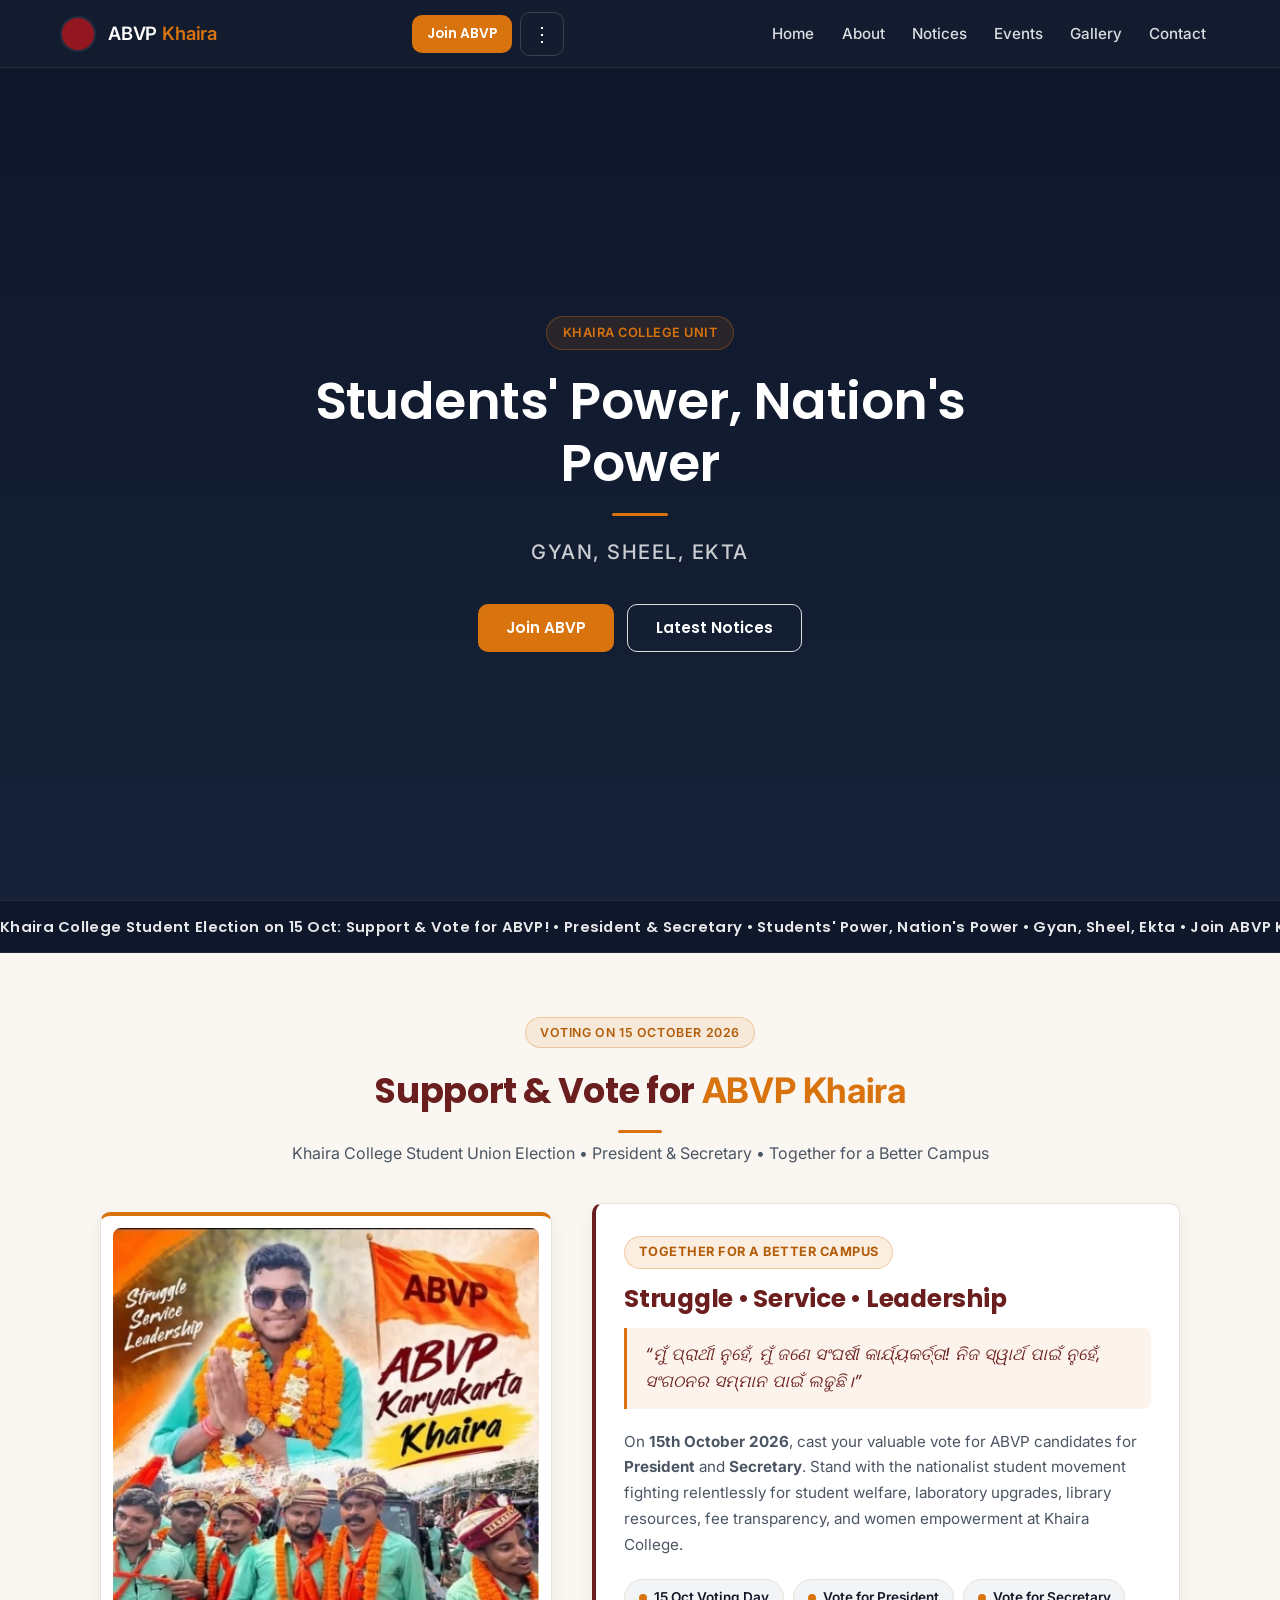
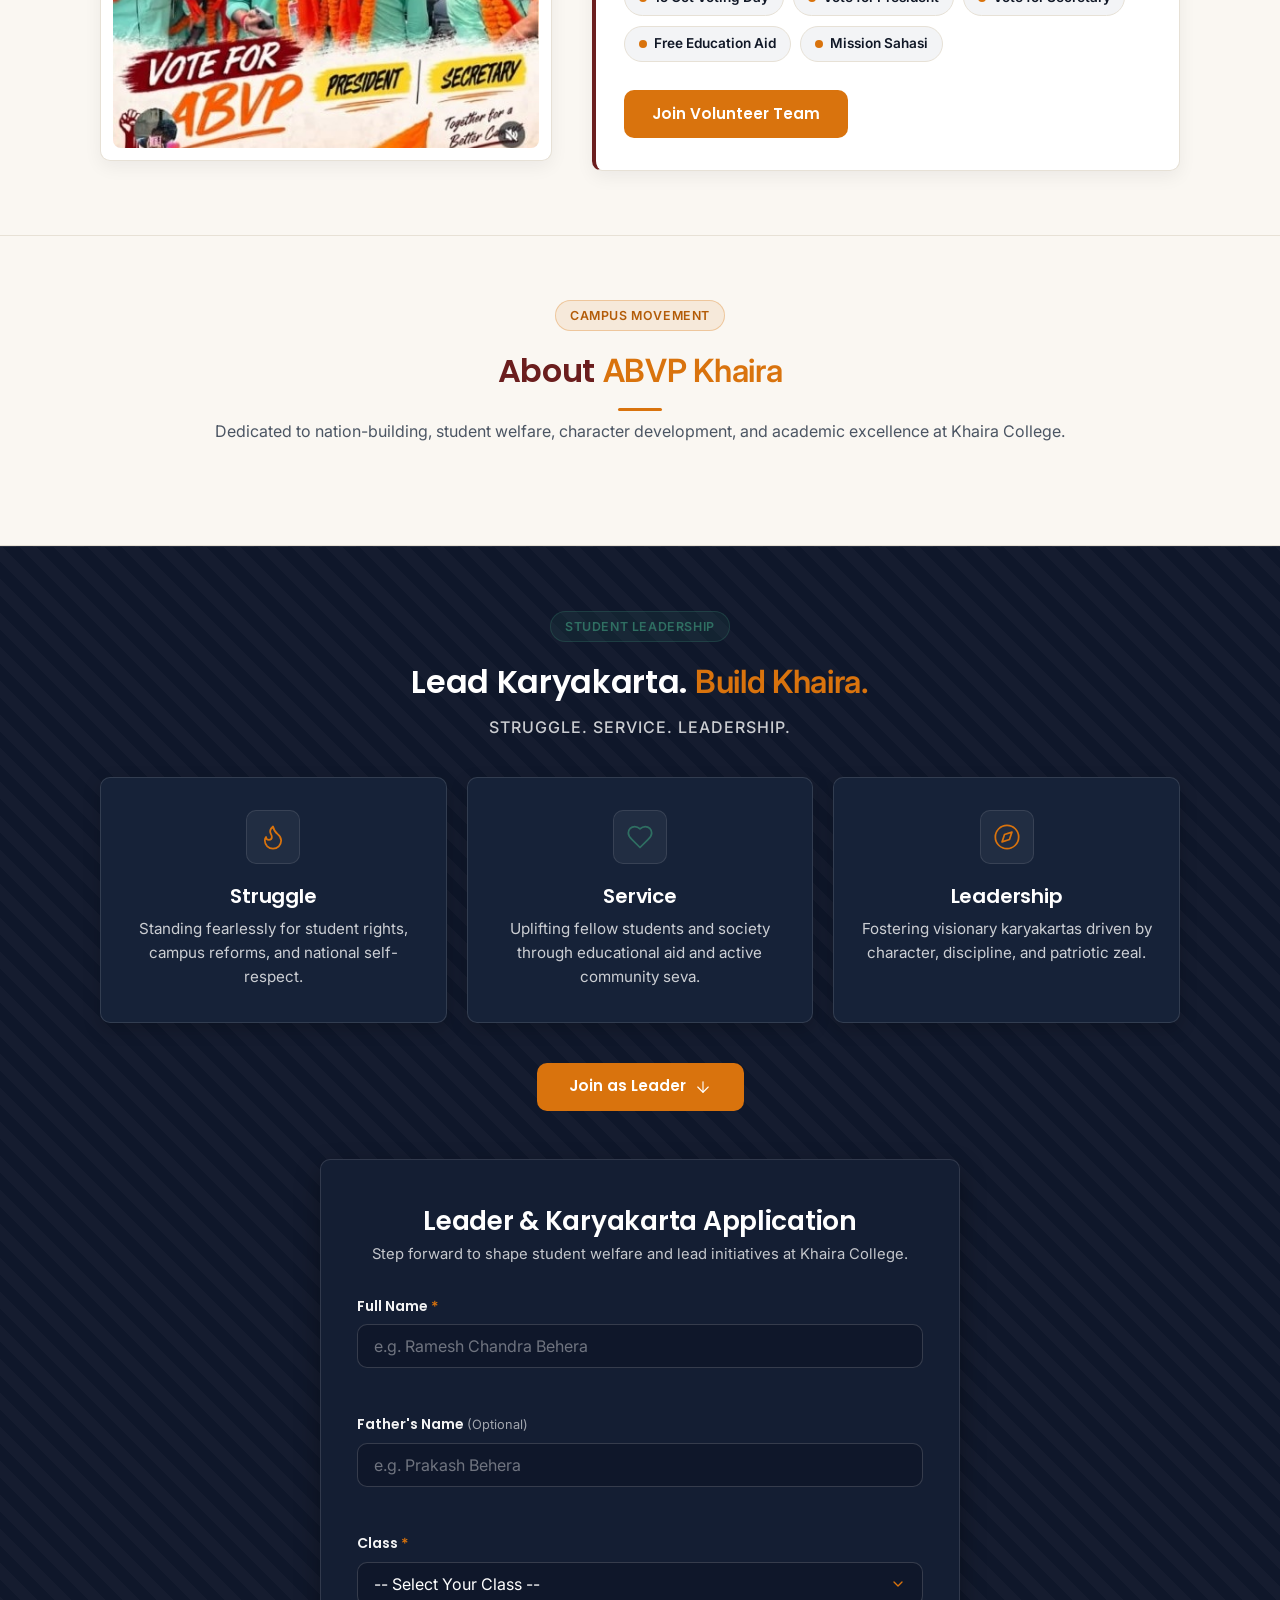
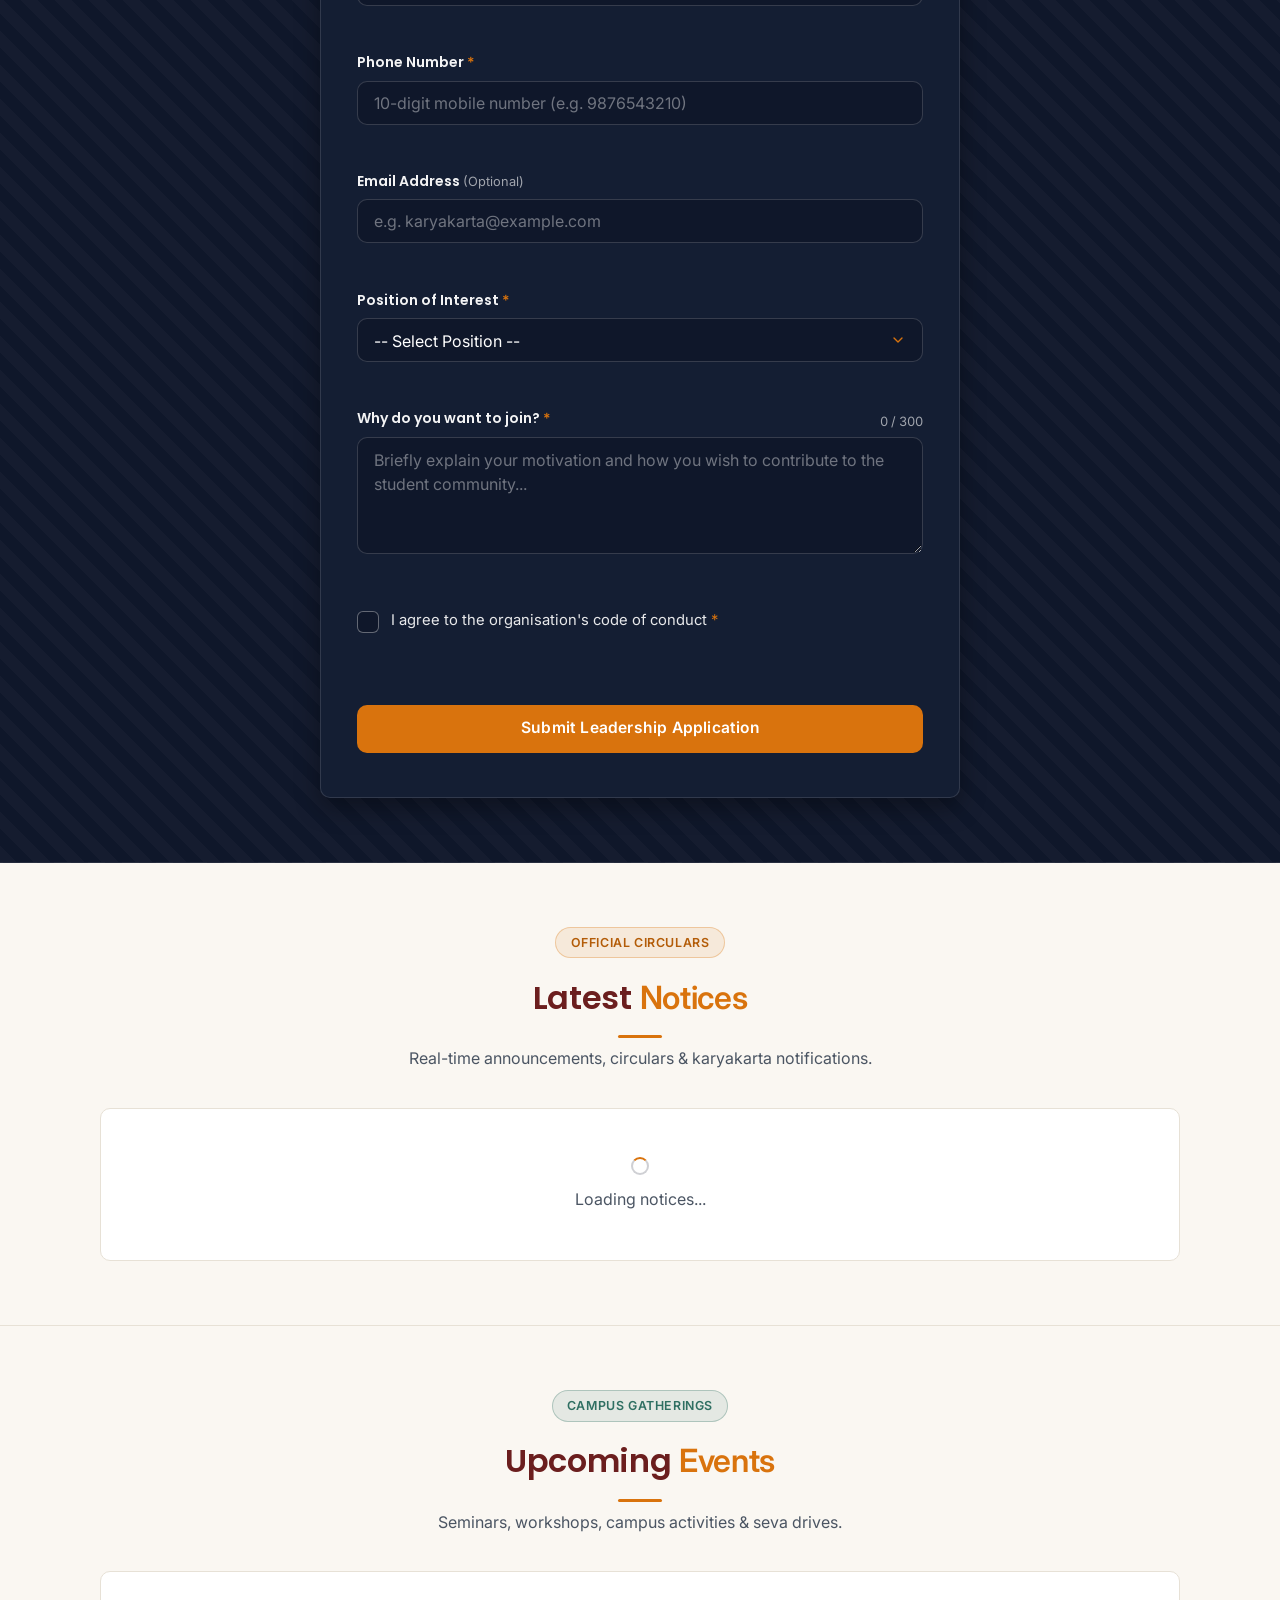
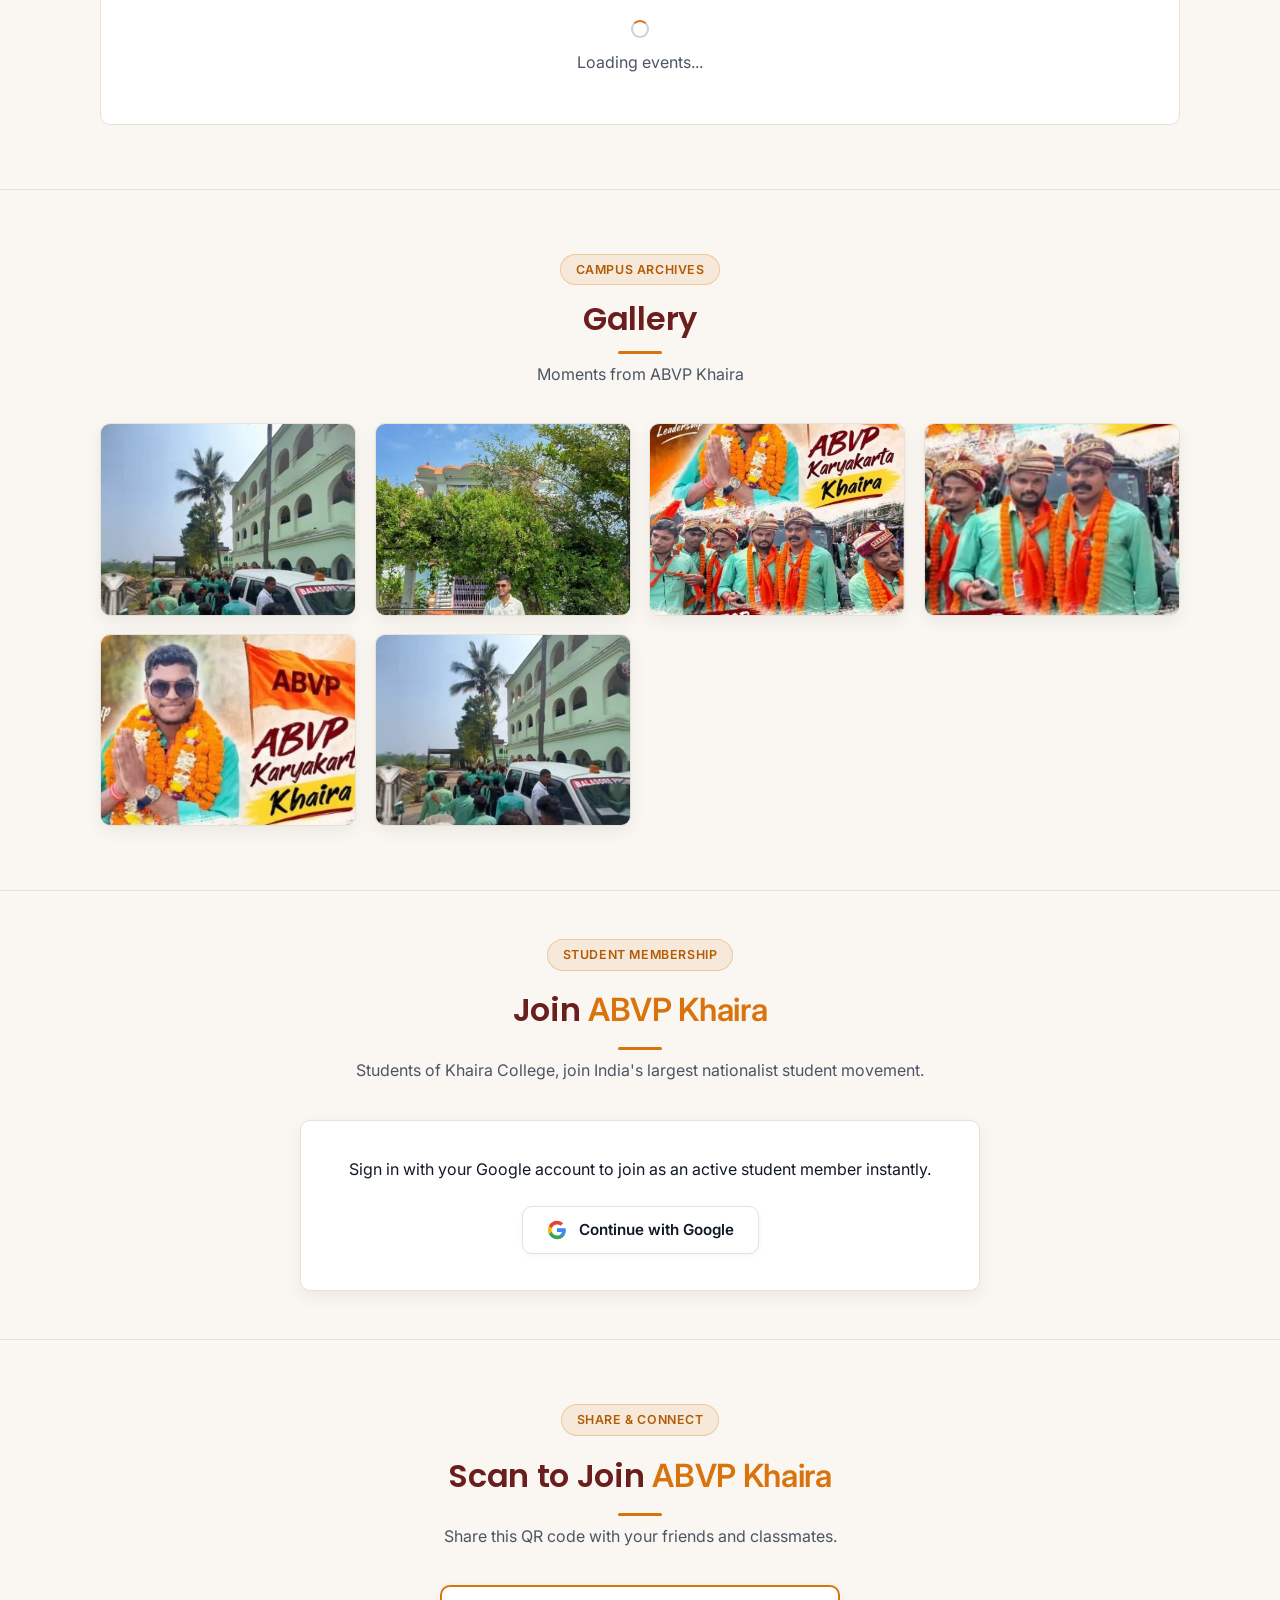
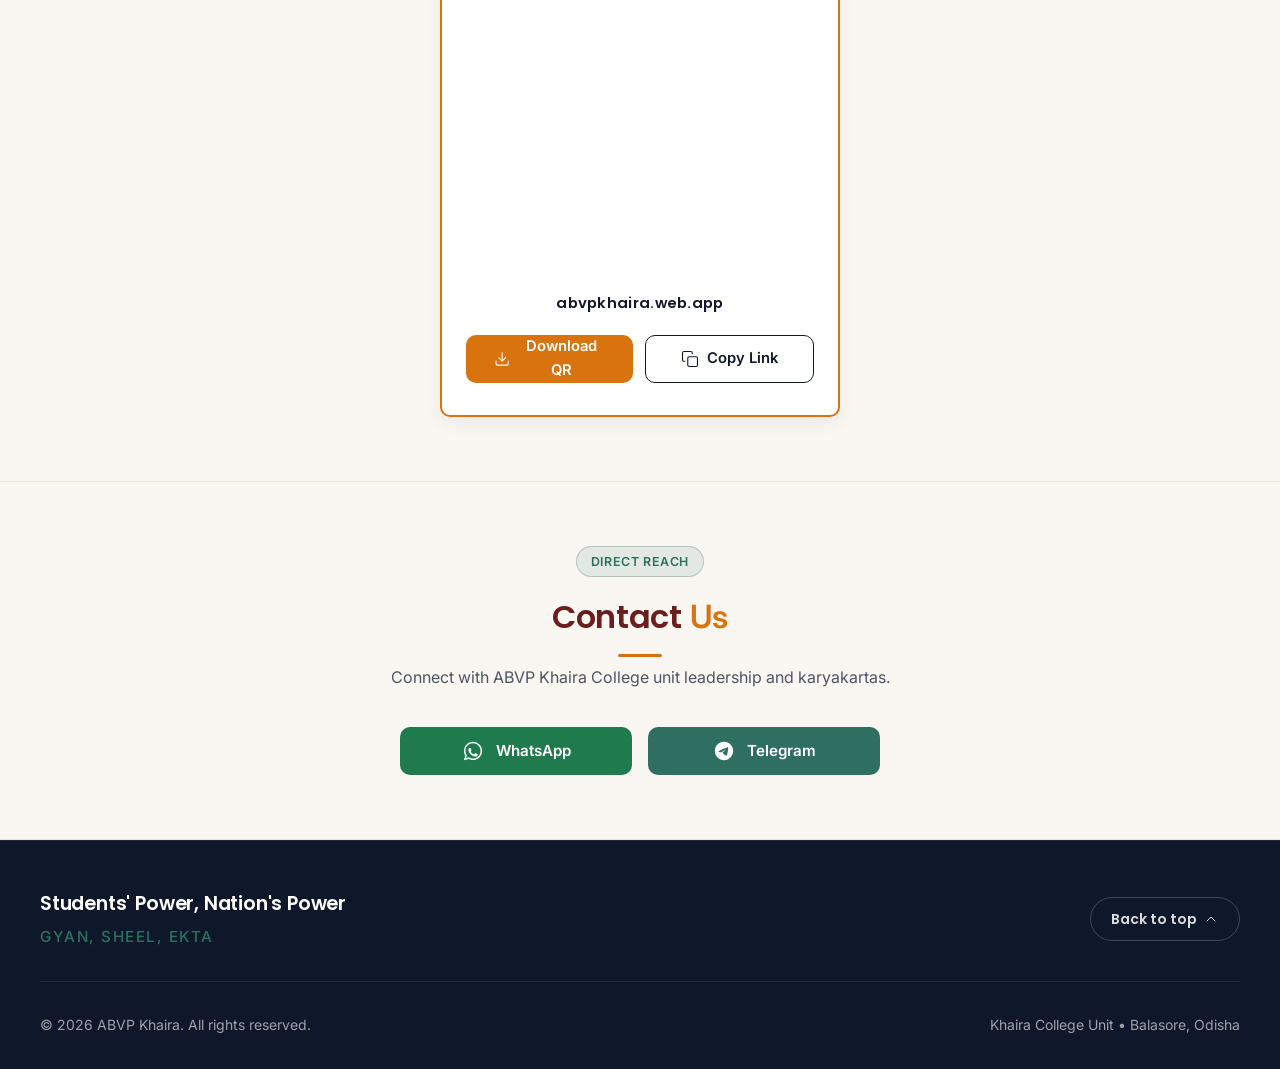
==== index.html @ d2459281 "feat: complete ABVP Khaira web app with 15 Oct election campaign, gallery photos, and admin moderati" ====
<!DOCTYPE html>
<html lang="en">
<head>
  <meta charset="UTF-8">
  <meta name="viewport" content="width=device-width, initial-scale=1.0">
  <script>
    if (window.location.hostname === '127.0.0.1') {
      window.location.hostname = 'localhost';
    }
  </script>
  <meta name="description" content="Akhil Bharatiya Vidyarthi Parishad (ABVP) - Khaira College Unit. Gyan, Sheel, Ekta. Students' Power, Nation's Power.">
  <title>ABVP - Khaira College Unit | Students' Power, Nation's Power</title>
  <link rel="stylesheet" href="css/style.css">
  <script src="https://cdn.jsdelivr.net/npm/qrcode@1.5.3/build/qrcode.min.js" onerror="if(!window.QRCode){const s=document.createElement('script');s.src='https://cdn.jsdelivr.net/npm/qrcode@1.5.1/build/qrcode.min.js';document.head.appendChild(s);}"></script>
  <script type="module" src="js/main.js"></script>
</head>
<body>

  <!-- Navigation Bar -->
  <header class="navbar">
    <div class="nav-container">
      <a href="#" class="nav-brand" aria-label="ABVP Khaira Home">
        <img src="assets/logo.png" alt="ABVP Logo" class="nav-logo" onerror="this.style.display='none'">
        <span class="brand-text">ABVP <span class="brand-accent">Khaira</span></span>
      </a>

      <div class="nav-actions-right">
        <!-- Join ABVP primary button in navbar -->
        <a href="#join-abvp" class="btn btn-primary nav-join-btn" id="nav-join-btn">Join ABVP</a>

        <!-- Logged-in user bar -->
        <div class="nav-user-bar" id="nav-user-bar" style="display: none;">
          <span class="nav-user-name" id="nav-user-name"></span>
          <button type="button" class="btn-nav-logout" id="nav-logout-btn" aria-label="Sign out">Logout</button>
        </div>

        <!-- Three-dot Menu (⋮) -->
        <div class="nav-dropdown-wrapper">
          <button type="button" class="more-dots-btn" id="more-dots-btn" aria-label="More options" aria-haspopup="true" aria-expanded="false">&#8942;</button>
          <div class="more-dropdown-menu" id="more-dropdown-menu" style="display: none;">
            <button type="button" class="dropdown-item-btn" id="open-volunteer-apply-btn">Volunteer Application</button>
          </div>
        </div>

        <button class="hamburger-btn" aria-label="Toggle navigation menu" aria-expanded="false">
          <span class="hamburger-line"></span>
          <span class="hamburger-line"></span>
          <span class="hamburger-line"></span>
        </button>
      </div>

      <ul class="nav-links">
        <li class="nav-item"><a href="#" class="nav-link">Home</a></li>
        <li class="nav-item"><a href="#about" class="nav-link">About</a></li>
        <li class="nav-item"><a href="#notices" class="nav-link">Notices</a></li>
        <li class="nav-item"><a href="#events" class="nav-link">Events</a></li>
        <li class="nav-item"><a href="#gallery" class="nav-link">Gallery</a></li>
        <li class="nav-item"><a href="#contact" class="nav-link">Contact</a></li>
      </ul>
    </div>
  </header>

  <!-- Main Content -->
  <main>
    <!-- Hero Section -->
    <section class="hero" id="home">
      <div class="hero-content">
        <span class="hero-badge">Khaira College Unit</span>
        <h1 class="hero-title">Students' Power, Nation's Power</h1>
        <p class="hero-subtitle">Gyan, Sheel, Ekta</p>
        <div class="hero-actions">
          <a href="#join-abvp" class="btn btn-primary">Join ABVP</a>
          <a href="#notices" class="btn btn-secondary">Latest Notices</a>
        </div>
      </div>
    </section>

    <!-- 1. Promo Ticker (Below Hero) -->
    <div class="promo-ticker" id="promo-ticker" role="region" aria-label="Announcements Ticker" tabindex="0">
      <div class="ticker-track">
        <div class="ticker-content">
          Khaira College Student Election on 15 Oct: Support &amp; Vote for ABVP! &bull; President &amp; Secretary &bull; Students' Power, Nation's Power &bull; Gyan, Sheel, Ekta &bull; Join ABVP Khaira &bull;&nbsp;
        </div>
        <div class="ticker-content" aria-hidden="true">
          Khaira College Student Election on 15 Oct: Support &amp; Vote for ABVP! &bull; President &amp; Secretary &bull; Students' Power, Nation's Power &bull; Gyan, Sheel, Ekta &bull; Join ABVP Khaira &bull;&nbsp;
        </div>
      </div>
    </div>

    <!-- 1B. Campus Election 2026 Support Section (id="election") -->
    <section class="election-section" id="election">
      <div class="election-container">
        <div class="section-header text-center">
          <span class="section-badge saffron-badge pulse-badge">Voting on 15 October 2026</span>
          <h2 class="election-heading">Support &amp; Vote for <span class="highlight-saffron">ABVP Khaira</span></h2>
          <p class="election-subline">Khaira College Student Union Election &bull; President &amp; Secretary &bull; Together for a Better Campus</p>
        </div>

        <div class="election-grid">
          <!-- Official Campaign Poster -->
          <div class="election-card election-poster-card tilt-card" tabindex="0">
            <div class="election-image-wrapper">
              <img src="assets/election-poster.jpg" alt="Official Vote for ABVP Campaign Poster - President and Secretary - 15 October 2026" class="election-poster-img" loading="lazy">
            </div>
          </div>

          <!-- Campaign Appeal & Commitment -->
          <div class="election-card election-appeal-card">
            <div class="appeal-badge">Together for a Better Campus</div>
            <h3 class="appeal-title">Struggle &bull; Service &bull; Leadership</h3>
            <blockquote class="appeal-quote">
              &ldquo;ମୁଁ ପ୍ରାର୍ଥୀ ନୁହେଁ, ମୁଁ ଜଣେ ସଂଘର୍ଷୀ କାର୍ଯ୍ୟକର୍ତ୍ତା! ନିଜ ସ୍ୱାର୍ଥ ପାଇଁ ନୁହେଁ, ସଂଗଠନର ସମ୍ମାନ ପାଇଁ ଲଢୁଛି।&rdquo;
            </blockquote>
            <p class="appeal-desc">
              On <strong>15th October 2026</strong>, cast your valuable vote for ABVP candidates for <strong>President</strong> and <strong>Secretary</strong>. Stand with the nationalist student movement fighting relentlessly for student welfare, laboratory upgrades, library resources, fee transparency, and women empowerment at Khaira College.
            </p>
            <div class="election-highlights">
              <div class="highlight-pill"><span class="pill-dot"></span> 15 Oct Voting Day</div>
              <div class="highlight-pill"><span class="pill-dot"></span> Vote for President</div>
              <div class="highlight-pill"><span class="pill-dot"></span> Vote for Secretary</div>
              <div class="highlight-pill"><span class="pill-dot"></span> Free Education Aid</div>
              <div class="highlight-pill"><span class="pill-dot"></span> Mission Sahasi</div>
            </div>
            <div class="appeal-actions">
              <a href="#join-abvp" class="btn btn-primary">Join Volunteer Team</a>
              <a href="#gallery" class="btn btn-secondary">View Campus Rally</a>
            </div>
          </div>
        </div>
      </div>
    </section>

    <!-- About Section (id="about") -->
    <section class="section-placeholder" id="about">
      <div class="section-header text-center">
        <span class="section-badge saffron-badge">Campus Movement</span>
        <h2 class="section-title">About <span class="highlight-saffron">ABVP Khaira</span></h2>
        <p class="section-subline">Dedicated to nation-building, student welfare, character development, and academic excellence at Khaira College.</p>
      </div>
    </section>

    <!-- 2. Leader Section (id="leaders", placed after About) -->
    <section class="leaders-section" id="leaders">
      <div class="leaders-container">
        <div class="section-header text-center">
          <span class="section-badge">Student Leadership</span>
          <h2 class="leaders-title">Lead Karyakarta. <span class="highlight-saffron">Build Khaira.</span></h2>
          <p class="leaders-subline">Struggle. Service. Leadership.</p>
        </div>

        <!-- Three Highlight Cards (Stacked on mobile, row on tablet/desktop) -->
        <div class="highlight-cards-grid">
          <!-- Card 1: Struggle -->
          <div class="highlight-card tilt-card" tabindex="0">
            <div class="card-icon-wrapper saffron-glow">
              <svg class="card-svg" viewBox="0 0 24 24" fill="none" stroke="currentColor" stroke-width="2" stroke-linecap="round" stroke-linejoin="round" aria-hidden="true">
                <path d="M8.5 14.5A2.5 2.5 0 0 0 11 12c0-1.38-.5-2-1-3-1.072-2.143-.224-4.054 2-6 .5 2.5 2 4.9 4 6.5 2 1.6 3 3.5 3 5.5a7 7 0 1 1-14 0c0-1.153.433-2.294 1-3a2.5 2.5 0 0 0 2.5 2.5z"></path>
              </svg>
            </div>
            <h3 class="card-title">Struggle</h3>
            <p class="card-desc">Standing fearlessly for student rights, campus reforms, and national self-respect.</p>
          </div>

          <!-- Card 2: Service -->
          <div class="highlight-card tilt-card" tabindex="0">
            <div class="card-icon-wrapper teal-glow">
              <svg class="card-svg" viewBox="0 0 24 24" fill="none" stroke="currentColor" stroke-width="2" stroke-linecap="round" stroke-linejoin="round" aria-hidden="true">
                <path d="M19 14c1.49-1.46 3-3.21 3-5.5A5.5 5.5 0 0 0 16.5 3c-1.76 0-3 .5-4.5 2-1.5-1.5-2.74-2-4.5-2A5.5 5.5 0 0 0 2 8.5c0 2.3 1.5 4.05 3 5.5l7 7Z"></path>
              </svg>
            </div>
            <h3 class="card-title">Service</h3>
            <p class="card-desc">Uplifting fellow students and society through educational aid and active community seva.</p>
          </div>

          <!-- Card 3: Leadership -->
          <div class="highlight-card tilt-card" tabindex="0">
            <div class="card-icon-wrapper saffron-glow">
              <svg class="card-svg" viewBox="0 0 24 24" fill="none" stroke="currentColor" stroke-width="2" stroke-linecap="round" stroke-linejoin="round" aria-hidden="true">
                <circle cx="12" cy="12" r="10"></circle>
                <polygon points="16.24 7.76 14.12 14.12 7.76 16.24 9.88 9.88 16.24 7.76"></polygon>
              </svg>
            </div>
            <h3 class="card-title">Leadership</h3>
            <p class="card-desc">Fostering visionary karyakartas driven by character, discipline, and patriotic zeal.</p>
          </div>
        </div>

        <!-- Scroll CTA Button -->
        <div class="leader-cta-center">
          <a href="#leader-form-container" class="btn btn-primary leader-scroll-btn">
            Join as Leader
            <svg class="btn-arrow" viewBox="0 0 24 24" width="18" height="18" fill="none" stroke="currentColor" stroke-width="2.5" stroke-linecap="round" stroke-linejoin="round" aria-hidden="true">
              <line x1="12" y1="5" x2="12" y2="19"></line>
              <polyline points="19 12 12 19 5 12"></polyline>
            </svg>
          </a>
        </div>

        <!-- 3. Leader Application Form Container -->
        <div class="leader-form-card" id="leader-form-container">
          <div class="form-header">
            <h3 class="form-heading">Leader &amp; Karyakarta Application</h3>
            <p class="form-subtext">Step forward to shape student welfare and lead initiatives at Khaira College.</p>
          </div>

          <!-- Form Status Feedback Messages -->
          <div id="leader-form-alert" class="form-alert" role="alert" style="display: none;"></div>

          <form id="leader-form" novalidate>
            <!-- Full Name -->
            <div class="form-group">
              <label for="leader-name" class="form-label">Full Name <span class="required-star">*</span></label>
              <input type="text" id="leader-name" name="fullName" class="form-input" maxlength="60" placeholder="e.g. Ramesh Chandra Behera" autocomplete="name" required>
              <div class="field-error" id="error-leader-name" aria-live="polite"></div>
            </div>

            <!-- Father's Name -->
            <div class="form-group">
              <label for="leader-father" class="form-label">Father's Name <span class="optional-tag">(Optional)</span></label>
              <input type="text" id="leader-father" name="fatherName" class="form-input" maxlength="60" placeholder="e.g. Prakash Behera" autocomplete="off">
              <div class="field-error" id="error-leader-father" aria-live="polite"></div>
            </div>

            <!-- Class / Year -->
            <div class="form-group">
              <label for="leader-class" class="form-label">Class <span class="required-star">*</span></label>
              <select id="leader-class" name="class" class="form-select" required>
                <option value="">-- Select Your Class --</option>
                <option value="+2 1st Year">+2 1st Year</option>
                <option value="+2 2nd Year">+2 2nd Year</option>
                <option value="+3 1st Year">+3 1st Year</option>
                <option value="+3 2nd Year">+3 2nd Year</option>
                <option value="Other">Other</option>
              </select>
              <div class="field-error" id="error-leader-class" aria-live="polite"></div>
            </div>

            <!-- Phone Number -->
            <div class="form-group">
              <label for="leader-phone" class="form-label">Phone Number <span class="required-star">*</span></label>
              <input type="tel" id="leader-phone" name="phone" class="form-input" maxlength="10" placeholder="10-digit mobile number (e.g. 9876543210)" inputmode="numeric" required>
              <div class="field-error" id="error-leader-phone" aria-live="polite"></div>
            </div>

            <!-- Email Address -->
            <div class="form-group">
              <label for="leader-email" class="form-label">Email Address <span class="optional-tag">(Optional)</span></label>
              <input type="email" id="leader-email" name="email" class="form-input" placeholder="e.g. karyakarta@example.com" autocomplete="email">
              <div class="field-error" id="error-leader-email" aria-live="polite"></div>
            </div>

            <!-- Position -->
            <div class="form-group">
              <label for="leader-position" class="form-label">Position of Interest <span class="required-star">*</span></label>
              <select id="leader-position" name="position" class="form-select" required>
                <option value="">-- Select Position --</option>
                <option value="Karyakarta">Karyakarta</option>
                <option value="Team Lead">Team Lead</option>
                <option value="Event Coordinator">Event Coordinator</option>
                <option value="Social Media">Social Media</option>
                <option value="Tech/Web Team">Tech/Web Team</option>
              </select>
              <div class="field-error" id="error-leader-position" aria-live="polite"></div>
            </div>

            <!-- Why do you want to join? -->
            <div class="form-group">
              <div class="label-with-counter">
                <label for="leader-why" class="form-label">Why do you want to join? <span class="required-star">*</span></label>
                <span class="char-counter" id="why-counter">0 / 300</span>
              </div>
              <textarea id="leader-why" name="whyJoin" class="form-textarea" maxlength="300" rows="4" placeholder="Briefly explain your motivation and how you wish to contribute to the student community..." required></textarea>
              <div class="field-error" id="error-leader-why" aria-live="polite"></div>
            </div>

            <!-- Code of Conduct Checkbox -->
            <div class="form-group checkbox-group">
              <label class="checkbox-label" for="leader-agree">
                <input type="checkbox" id="leader-agree" name="agreedCode" class="form-checkbox" required>
                <span class="custom-checkbox"></span>
                <span class="checkbox-text">I agree to the organisation's code of conduct <span class="required-star">*</span></span>
              </label>
              <div class="field-error" id="error-leader-agree" aria-live="polite"></div>
            </div>

            <!-- Submit Button (min 44px height) -->
            <button type="submit" id="leader-submit-btn" class="btn btn-primary btn-submit">
              <span class="btn-text">Submit Leadership Application</span>
              <span class="btn-spinner" style="display: none;" aria-hidden="true"></span>
            </button>
          </form>
        </div>
      </div>
    </section>

    <!-- Notices Section (id="notices") -->
    <section class="notices-section" id="notices">
      <div class="notices-container">
        <div class="section-header text-center">
          <span class="section-badge saffron-badge">Official Circulars</span>
          <h2 class="notices-heading">Latest <span class="highlight-saffron">Notices</span></h2>
          <p class="notices-subline">Real-time announcements, circulars &amp; karyakarta notifications.</p>
        </div>

        <div id="notices-list" class="notices-grid" aria-live="polite">
          <div class="notices-loading">
            <span class="btn-spinner" aria-hidden="true"></span>
            <p>Loading notices...</p>
          </div>
        </div>
      </div>
    </section>

    <!-- Events Section (id="events") -->
    <section class="events-section" id="events">
      <div class="events-container">
        <div class="section-header text-center">
          <span class="section-badge teal-badge">Campus Gatherings</span>
          <h2 class="events-heading">Upcoming <span class="highlight-saffron">Events</span></h2>
          <p class="events-subline">Seminars, workshops, campus activities &amp; seva drives.</p>
        </div>

        <div id="events-list" class="events-grid" aria-live="polite">
          <div class="events-loading">
            <span class="btn-spinner" aria-hidden="true"></span>
            <p>Loading events...</p>
          </div>
        </div>
      </div>
    </section>

    <!-- Gallery Section (id="gallery") -->
    <section class="gallery-section" id="gallery">
      <div class="gallery-container">
        <div class="section-header text-center">
          <span class="section-badge saffron-badge">Campus Archives</span>
          <h2 class="gallery-heading">Gallery</h2>
          <p class="gallery-subline">Moments from ABVP Khaira</p>
        </div>

        <div class="gallery-grid">
          <!-- Slot 1 -->
          <div class="gallery-item" tabindex="0" role="button" aria-label="View photo: Khaira College Mega Rally" data-caption="Khaira College Mega Student Rally — ABVP Karyakartas marching for student rights and better campus facilities.">
            <div class="gallery-placeholder-fallback">
              <span class="fallback-badge">Photo coming soon</span>
            </div>
            <img src="assets/gallery/1.jpg" alt="Khaira College Mega Student Rally" loading="lazy" class="gallery-img" onerror="this.style.display='none'; this.previousElementSibling.style.display='flex';">
            <div class="gallery-overlay">
              <span class="gallery-caption-preview">Mega Campus Rally</span>
            </div>
          </div>

          <!-- Slot 2 -->
          <div class="gallery-item" tabindex="0" role="button" aria-label="View photo: Student Leadership" data-caption="Student Leadership &amp; Karyakartas — Dedicated to campus seva and nation-building at Khaira College.">
            <div class="gallery-placeholder-fallback">
              <span class="fallback-badge">Photo coming soon</span>
            </div>
            <img src="assets/gallery/2.jpg" alt="Student Leadership at Khaira College" loading="lazy" class="gallery-img" onerror="this.style.display='none'; this.previousElementSibling.style.display='flex';">
            <div class="gallery-overlay">
              <span class="gallery-caption-preview">Youth Leadership</span>
            </div>
          </div>

          <!-- Slot 3 -->
          <div class="gallery-item" tabindex="0" role="button" aria-label="View photo: 15 Oct Election Poster" data-caption="Election Campaign 2026 — Vote for ABVP on 15 October for President and Secretary.">
            <div class="gallery-placeholder-fallback">
              <span class="fallback-badge">Photo coming soon</span>
            </div>
            <img src="assets/gallery/3.jpg" alt="Khaira College Election Campaign Poster" loading="lazy" class="gallery-img" onerror="this.style.display='none'; this.previousElementSibling.style.display='flex';">
            <div class="gallery-overlay">
              <span class="gallery-caption-preview">Election 15 Oct</span>
            </div>
          </div>

          <!-- Slot 4 -->
          <div class="gallery-item" tabindex="0" role="button" aria-label="View photo: Karyakarta Team &amp; Unity" data-caption="ABVP Khaira College Unit Team — Karyakartas united for struggle, service and leadership.">
            <div class="gallery-placeholder-fallback">
              <span class="fallback-badge">Photo coming soon</span>
            </div>
            <img src="assets/gallery/4.jpg" alt="ABVP Khaira College Unit Karyakarta Team" loading="lazy" class="gallery-img" onerror="this.style.display='none'; this.previousElementSibling.style.display='flex';">
            <div class="gallery-overlay">
              <span class="gallery-caption-preview">Karyakarta Team</span>
            </div>
          </div>

          <!-- Slot 5 -->
          <div class="gallery-item" tabindex="0" role="button" aria-label="View photo: Nationalist Pride &amp; Flag" data-caption="Nationalist Pride — Raising the saffron flag high for student welfare and youth empowerment.">
            <div class="gallery-placeholder-fallback">
              <span class="fallback-badge">Photo coming soon</span>
            </div>
            <img src="assets/gallery/5.jpg" alt="Nationalist Pride and Saffron Flag" loading="lazy" class="gallery-img" onerror="this.style.display='none'; this.previousElementSibling.style.display='flex';">
            <div class="gallery-overlay">
              <span class="gallery-caption-preview">Nationalist Spirit</span>
            </div>
          </div>

          <!-- Slot 6 -->
          <div class="gallery-item" tabindex="0" role="button" aria-label="View photo: Campus Student Solidarity" data-caption="Student Solidarity — Khaira College students standing united with ABVP.">
            <div class="gallery-placeholder-fallback">
              <span class="fallback-badge">Photo coming soon</span>
            </div>
            <img src="assets/gallery/6.jpg" alt="Student Solidarity at Khaira College" loading="lazy" class="gallery-img" onerror="this.style.display='none'; this.previousElementSibling.style.display='flex';">
            <div class="gallery-overlay">
              <span class="gallery-caption-preview">Student Solidarity</span>
            </div>
          </div>
        </div>
      </div>
    </section>

    <!-- Lightbox Modal -->
    <div id="lightbox-modal" class="lightbox-modal" role="dialog" aria-modal="true" aria-label="Image Preview" style="display: none;">
      <div class="lightbox-backdrop"></div>
      <button class="lightbox-close" aria-label="Close preview">&times;</button>
      <button class="lightbox-nav lightbox-prev" aria-label="Previous image">&#10094;</button>
      <button class="lightbox-nav lightbox-next" aria-label="Next image">&#10095;</button>
      <div class="lightbox-content">
        <img id="lightbox-img" class="lightbox-img" src="" alt="Enlarged photo preview">
        <div id="lightbox-caption" class="lightbox-caption"></div>
      </div>
    </div>

    <!-- Student Direct Join Section (id="join-abvp") -->
    <section class="join-abvp-section" id="join-abvp">
      <div class="join-abvp-container">
        <div class="section-header text-center">
          <span class="section-badge saffron-badge">Student Membership</span>
          <h2 class="join-abvp-heading">Join <span class="highlight-saffron">ABVP Khaira</span></h2>
          <p class="join-abvp-subline">Students of Khaira College, join India's largest nationalist student movement.</p>
        </div>

        <div class="join-abvp-card">
          <!-- State: Not logged in -->
          <div id="join-abvp-logged-out" class="join-abvp-view">
            <p class="join-card-text">Sign in with your Google account to join as an active student member instantly.</p>
            <button type="button" id="join-abvp-google-btn" class="btn btn-google">
              <svg class="google-icon" viewBox="0 0 24 24" width="20" height="20" aria-hidden="true">
                <path fill="#4285F4" d="M22.56 12.25c0-.78-.07-1.53-.2-2.25H12v4.26h5.92c-.26 1.37-1.04 2.53-2.21 3.31v2.77h3.57c2.08-1.92 3.28-4.74 3.28-8.09z"/>
                <path fill="#34A853" d="M12 23c2.97 0 5.46-.98 7.28-2.66l-3.57-2.77c-.98.66-2.23 1.06-3.71 1.06-2.86 0-5.29-1.93-6.16-4.53H2.18v2.84C3.99 20.53 7.7 23 12 23z"/>
                <path fill="#FBBC05" d="M5.84 14.09c-.22-.66-.35-1.36-.35-2.09s.13-1.43.35-2.09V7.06H2.18C1.43 8.55 1 10.22 1 12s.43 3.45 1.18 4.94l2.85-2.22.81-.63z"/>
                <path fill="#EA4335" d="M12 5.38c1.62 0 3.06.56 4.21 1.64l3.15-3.15C17.45 2.09 14.97 1 12 1 7.7 1 3.99 3.47 2.18 7.06l3.66 2.84c.87-2.6 3.3-4.52 6.16-4.52z"/>
              </svg>
              <span>Continue with Google</span>
            </button>
          </div>

          <!-- State: Logged in (active membership status) -->
          <div id="join-abvp-logged-in" class="join-abvp-view" style="display: none;">
            <div id="join-abvp-loading" class="join-loading" style="display: none;">
              <span class="btn-spinner" aria-hidden="true"></span>
              <p>Verifying student membership...</p>
            </div>
            <div id="join-abvp-success" class="join-feedback" style="display: none;">
              <div class="feedback-badge-circle" aria-hidden="true">&#10003;</div>
              <h3 id="join-abvp-message" class="feedback-title">Welcome to ABVP Khaira!</h3>
              <p id="join-abvp-details" class="feedback-desc">You are an active student member. Gyan, Sheel, Ekta!</p>
            </div>
          </div>
        </div>
      </div>
    </section>

    <!-- Volunteer Application & Chat Modal (Opened from the ⋮ Menu) -->
    <div id="volunteer-apply-modal" class="volunteer-modal" role="dialog" aria-modal="true" aria-labelledby="volunteer-modal-title" style="display: none;">
      <div class="volunteer-modal-backdrop" id="volunteer-modal-backdrop"></div>
      <div class="volunteer-modal-container">
        <button type="button" class="modal-close-btn" id="volunteer-modal-close" aria-label="Close volunteer window">&times;</button>

        <div class="volunteer-modal-content">
          <!-- 1. Not Logged In View -->
          <div id="volunteer-view-logged-out" class="volunteer-state-view" style="display: none;">
            <div class="state-icon lock-icon" aria-hidden="true">
              <svg viewBox="0 0 24 24" width="36" height="36" fill="none" stroke="currentColor" stroke-width="1.5" stroke-linecap="round" stroke-linejoin="round">
                <rect x="3" y="11" width="18" height="11" rx="2" ry="2"></rect>
                <path d="M7 11V7a5 5 0 0 1 10 0v4"></path>
              </svg>
            </div>
            <h3 class="state-title">Volunteer Application</h3>
            <p class="state-desc">Login with Google to apply as an official ABVP Khaira karyakarta volunteer.</p>
            <button type="button" id="volunteer-google-login-btn" class="btn btn-google">
              <svg class="google-icon" viewBox="0 0 24 24" width="20" height="20" aria-hidden="true">
                <path fill="#4285F4" d="M22.56 12.25c0-.78-.07-1.53-.2-2.25H12v4.26h5.92c-.26 1.37-1.04 2.53-2.21 3.31v2.77h3.57c2.08-1.92 3.28-4.74 3.28-8.09z"/>
                <path fill="#34A853" d="M12 23c2.97 0 5.46-.98 7.28-2.66l-3.57-2.77c-.98.66-2.23 1.06-3.71 1.06-2.86 0-5.29-1.93-6.16-4.53H2.18v2.84C3.99 20.53 7.7 23 12 23z"/>
                <path fill="#FBBC05" d="M5.84 14.09c-.22-.66-.35-1.36-.35-2.09s.13-1.43.35-2.09V7.06H2.18C1.43 8.55 1 10.22 1 12s.43 3.45 1.18 4.94l2.85-2.22.81-.63z"/>
                <path fill="#EA4335" d="M12 5.38c1.62 0 3.06.56 4.21 1.64l3.15-3.15C17.45 2.09 14.97 1 12 1 7.7 1 3.99 3.47 2.18 7.06l3.66 2.84c.87-2.6 3.3-4.52 6.16-4.52z"/>
              </svg>
              <span>Login with Google to apply</span>
            </button>
          </div>

          <!-- 2. Application Form View (Logged in, no document) -->
          <div id="volunteer-view-form" class="volunteer-state-view" style="display: none;">
            <div class="form-header text-center">
              <span class="section-badge saffron-badge">Karyakarta Seva</span>
              <h3 id="volunteer-modal-title" class="form-heading">Volunteer Application</h3>
              <p class="form-subtext">Apply to volunteer for campus welfare, cultural activities and community seva.</p>
            </div>

            <div id="volunteer-form-alert" class="form-alert" role="alert" style="display: none;"></div>

            <form id="volunteer-apply-form" novalidate>
              <div class="form-group">
                <label for="apply-name" class="form-label">Name <span class="required-star">*</span> (Max 60)</label>
                <input type="text" id="apply-name" name="name" class="form-input" maxlength="60" placeholder="Full name" required>
                <div class="field-error" id="error-apply-name"></div>
              </div>

              <div class="form-group">
                <label for="apply-email" class="form-label">Email (Read-only)</label>
                <input type="email" id="apply-email" name="email" class="form-input input-readonly" readonly>
              </div>

              <div class="form-group">
                <label for="apply-class" class="form-label">Class <span class="required-star">*</span></label>
                <select id="apply-class" name="class" class="form-select" required>
                  <option value="">-- Select Your Class --</option>
                  <option value="+2 1st Year">+2 1st Year</option>
                  <option value="+2 2nd Year">+2 2nd Year</option>
                  <option value="+3 1st Year">+3 1st Year</option>
                  <option value="+3 2nd Year">+3 2nd Year</option>
                  <option value="Other">Other</option>
                </select>
                <div class="field-error" id="error-apply-class"></div>
              </div>

              <div class="form-group">
                <label for="apply-phone" class="form-label">Phone Number <span class="required-star">*</span> (10 Digits)</label>
                <input type="tel" id="apply-phone" name="phone" class="form-input" maxlength="10" inputmode="numeric" placeholder="10-digit mobile number" required>
                <div class="field-error" id="error-apply-phone"></div>
              </div>

              <div class="form-group">
                <label for="apply-college" class="form-label">College <span class="required-star">*</span> (Max 100)</label>
                <input type="text" id="apply-college" name="college" class="form-input" value="Khaira College" maxlength="100" placeholder="College name" required>
                <div class="field-error" id="error-apply-college"></div>
              </div>

              <div class="form-group">
                <div class="label-with-counter">
                  <label for="apply-why" class="form-label">Why do you want to volunteer? <span class="required-star">*</span></label>
                  <span class="char-counter" id="apply-why-counter">0 / 300</span>
                </div>
                <textarea id="apply-why" name="why" class="form-textarea" maxlength="300" rows="3" placeholder="Briefly describe your interest in volunteering..." required></textarea>
                <div class="field-error" id="error-apply-why"></div>
              </div>

              <button type="submit" id="apply-submit-btn" class="btn btn-primary btn-submit">
                <span class="btn-text">Submit Volunteer Application</span>
                <span class="btn-spinner" style="display: none;" aria-hidden="true"></span>
              </button>
            </form>
          </div>

          <!-- 3. Status View: Pending -->
          <div id="volunteer-view-pending" class="volunteer-state-view" style="display: none;">
            <div class="state-icon pending-icon" aria-hidden="true">
              <svg viewBox="0 0 24 24" width="38" height="38" fill="none" stroke="currentColor" stroke-width="1.5">
                <circle cx="12" cy="12" r="10"></circle>
                <polyline points="12 6 12 12 16 14"></polyline>
              </svg>
            </div>
            <span class="status-pill status-pending">Pending approval</span>
            <h3 class="state-title">Application Submitted</h3>
            <p class="state-desc">Waiting for admin approval.</p>
          </div>

          <!-- 4. Status View: Rejected -->
          <div id="volunteer-view-rejected" class="volunteer-state-view" style="display: none;">
            <div class="state-icon rejected-icon" aria-hidden="true">
              <svg viewBox="0 0 24 24" width="38" height="38" fill="none" stroke="currentColor" stroke-width="1.5">
                <circle cx="12" cy="12" r="10"></circle>
                <line x1="15" y1="9" x2="9" y2="15"></line>
                <line x1="9" y1="9" x2="15" y2="15"></line>
              </svg>
            </div>
            <span class="status-pill status-rejected">Rejected</span>
            <h3 class="state-title">Application Update</h3>
            <p class="state-desc">Your application was not approved.</p>
          </div>

          <!-- 5. Status View: Approved (Volunteer Live Chat) -->
          <div id="volunteer-view-approved" class="volunteer-state-view" style="display: none;">
            <div class="chat-header">
              <div class="chat-header-info">
                <span class="status-pill status-approved">Approved Volunteer</span>
                <h3 class="chat-title">Volunteer Live Chat</h3>
                <p class="chat-sub">Real-time collaboration for ABVP Khaira karyakartas.</p>
              </div>
            </div>

            <div id="volunteer-chat" class="volunteer-chat-box">
              <div id="chat-alert" class="chat-alert" style="display: none;" role="alert"></div>
              <div id="chat-messages" class="chat-messages-container" aria-live="polite">
                <div class="chat-loading">
                  <span class="btn-spinner" aria-hidden="true"></span>
                  <p>Loading messages...</p>
                </div>
              </div>

              <form id="chat-send-form" class="chat-send-form" novalidate>
                <div class="chat-input-wrapper">
                  <input type="text" id="chat-input" class="chat-input" maxlength="500" placeholder="Type a message (max 500 chars)..." autocomplete="off" required>
                  <button type="submit" id="chat-send-btn" class="btn btn-primary chat-send-btn" aria-label="Send message">
                    <svg viewBox="0 0 24 24" width="18" height="18" fill="none" stroke="currentColor" stroke-width="2" stroke-linecap="round" stroke-linejoin="round" aria-hidden="true">
                      <line x1="22" y1="2" x2="11" y2="13"></line>
                      <polygon points="22 2 15 22 11 13 2 9 22 2"></polygon>
                    </svg>
                  </button>
                </div>
              </form>
            </div>
          </div>
        </div>
      </div>
    </div>

    <!-- QR Code Section (id="qr") -->
    <section class="qr-section" id="qr">
      <div class="qr-container">
        <div class="section-header text-center">
          <span class="section-badge saffron-badge">Share &amp; Connect</span>
          <h2 class="qr-heading">Scan to Join <span class="highlight-saffron">ABVP Khaira</span></h2>
          <p class="qr-subline">Share this QR code with your friends and classmates.</p>
        </div>

        <div class="qr-card">
          <div class="qr-canvas-wrapper">
            <div id="qr-error" class="qr-error-msg" style="display: none;">QR code could not load. Please refresh.</div>
            <canvas id="qr-canvas" class="qr-canvas" width="260" height="260"></canvas>
          </div>
          <p class="qr-card-caption">abvpkhaira.web.app</p>
          <div class="qr-actions">
            <button type="button" id="qr-download-btn" class="btn btn-primary qr-btn">
              <svg class="qr-btn-icon" viewBox="0 0 24 24" width="18" height="18" fill="none" stroke="currentColor" stroke-width="2" stroke-linecap="round" stroke-linejoin="round" aria-hidden="true">
                <path d="M21 15v4a2 2 0 0 1-2 2H5a2 2 0 0 1-2-2v-4"></path>
                <polyline points="7 10 12 15 17 10"></polyline>
                <line x1="12" y1="15" x2="12" y2="3"></line>
              </svg>
              <span class="btn-text">Download QR</span>
            </button>
            <button type="button" id="qr-copy-btn" class="btn btn-secondary qr-btn">
              <svg class="qr-btn-icon" viewBox="0 0 24 24" width="18" height="18" fill="none" stroke="currentColor" stroke-width="2" stroke-linecap="round" stroke-linejoin="round" aria-hidden="true">
                <rect x="9" y="9" width="13" height="13" rx="2" ry="2"></rect>
                <path d="M5 15H4a2 2 0 0 1-2-2V4a2 2 0 0 1 2-2h9a2 2 0 0 1 2 2v1"></path>
              </svg>
              <span class="btn-text">Copy Link</span>
            </button>
          </div>
          <span id="qr-copy-feedback" class="copy-feedback-bubble" style="display: none;" role="status">Copied!</span>
        </div>
      </div>
    </section>

    <!-- Contact Section (id="contact") -->
    <section class="contact-section" id="contact">
      <div class="contact-container">
        <div class="section-header text-center">
          <span class="section-badge teal-badge">Direct Reach</span>
          <h2 class="contact-heading">Contact <span class="highlight-saffron">Us</span></h2>
          <p class="contact-subline">Connect with ABVP Khaira College unit leadership and karyakartas.</p>
        </div>

        <div class="contact-buttons-wrapper">
          <!-- TODO: replace with real link -->
          <a href="#" target="_blank" rel="noopener noreferrer" class="btn btn-whatsapp contact-btn" aria-label="Chat on WhatsApp">
            <svg class="contact-icon" viewBox="0 0 24 24" width="22" height="22" fill="currentColor" aria-hidden="true">
              <path d="M12.04 2c-5.46 0-9.91 4.45-9.91 9.91 0 1.75.46 3.45 1.32 4.95L2.05 22l5.25-1.38c1.45.79 3.08 1.21 4.74 1.21 5.46 0 9.91-4.45 9.91-9.91 0-2.65-1.03-5.14-2.9-7.01A9.816 9.816 0 0 0 12.04 2m.01 1.67c2.2 0 4.26.86 5.82 2.42a8.225 8.225 0 0 1 2.41 5.83c0 4.54-3.7 8.24-8.24 8.24-1.48 0-2.93-.4-4.2-1.15l-.3-.18-3.12.82.83-3.04-.2-.31a8.18 8.18 0 0 1-1.26-4.38c0-4.54 3.7-8.24 8.24-8.24m4.52 11.66c-.25-.13-1.47-.72-1.7-.81-.23-.08-.39-.13-.56.13-.17.25-.64.81-.79.97-.14.17-.29.19-.54.06-.25-.13-1.06-.39-2.02-1.24-.75-.67-1.26-1.49-1.4-1.74-.15-.25-.02-.39.11-.51.11-.11.25-.29.37-.43.13-.15.17-.25.25-.42.08-.17.04-.32-.02-.45-.06-.13-.56-1.35-.77-1.85-.2-.49-.41-.42-.56-.43h-.48c-.17 0-.44.06-.67.31-.23.25-.88.86-.88 2.1s.9 2.43 1.03 2.6c.13.17 1.77 2.7 4.28 3.79.6.26 1.07.41 1.43.53.6.19 1.15.16 1.58.1.48-.07 1.47-.6 1.68-1.18.21-.58.21-1.07.15-1.18-.06-.1-.23-.17-.48-.3"></path>
            </svg>
            <span>WhatsApp</span>
          </a>

          <!-- TODO: replace with real link -->
          <a href="#" target="_blank" rel="noopener noreferrer" class="btn btn-telegram contact-btn" aria-label="Join on Telegram">
            <svg class="contact-icon" viewBox="0 0 24 24" width="22" height="22" fill="currentColor" aria-hidden="true">
              <path d="M12 2C6.48 2 2 6.48 2 12s4.48 10 10 10 10-4.48 10-10S17.52 2 12 2m4.64 6.8c-.15 1.58-.8 5.42-1.13 7.19-.14.75-.42 1-.68 1.03-.58.05-1.02-.38-1.58-.75-.88-.58-1.38-.94-2.23-1.5-.99-.65-.35-1.01.22-1.59.15-.15 2.71-2.48 2.76-2.69a.2.2 0 0 0-.05-.18c-.06-.05-.14-.03-.21-.02-.09.02-1.49.95-4.22 2.79-.4.27-.76.41-1.08.4-.36-.01-1.04-.2-1.55-.37-.63-.2-1.12-.31-1.08-.66.02-.18.27-.36.75-.55 2.92-1.27 4.86-2.11 5.83-2.51 2.78-1.16 3.35-1.36 3.73-1.36.08 0 .27.02.39.12.1.08.13.19.14.27-.01.06.01.24 0 .38"></path>
            </svg>
            <span>Telegram</span>
          </a>
        </div>
      </div>
    </section>
  </main>

  <!-- Footer -->
  <footer class="footer">
    <div class="footer-container">
      <div class="footer-top">
        <div class="footer-brand">
          <span class="footer-motto-main">Students' Power, Nation's Power</span>
          <span class="footer-motto-sub">Gyan, Sheel, Ekta</span>
        </div>
        <a href="#" class="back-to-top-btn" aria-label="Back to top">
          Back to top
          <svg class="top-arrow" viewBox="0 0 24 24" width="16" height="16" fill="none" stroke="currentColor" stroke-width="2.5" stroke-linecap="round" stroke-linejoin="round" aria-hidden="true">
            <polyline points="18 15 12 9 6 15"></polyline>
          </svg>
        </a>
      </div>
      <div class="footer-bottom">
        <p class="copyright-text">&copy; 2026 ABVP Khaira. All rights reserved.</p>
        <p class="footer-unit-tag">Khaira College Unit &bull; Balasore, Odisha</p>
      </div>
    </div>
  </footer>

</body>
</html>
---- css/style.css ----
/* Google Fonts */
@import url('https://fonts.googleapis.com/css2?family=Inter:wght@400;500;600&family=Poppins:wght@600;700&display=swap');

/* CSS Variables */
:root {
  --saffron: #D9730D;
  --saffron-dark: #B35C08;
  --maroon: #6B1E1E;
  --ink: #111827;
  --ink-soft: #4B5563;
  --navy: #0F172A;
  --paper: #FAF7F2;
  --card: #FFFFFF;
  --line: #E7E1D6;
  --teal: #2F6F62;
  --error: #B42318;
  --success: #1F7A4D;

  --font-heading: 'Poppins', -apple-system, BlinkMacSystemFont, 'Segoe UI', Roboto, sans-serif;
  --font-body: 'Inter', -apple-system, BlinkMacSystemFont, 'Segoe UI', Roboto, sans-serif;

  --transition-fast: 0.2s ease;
  --transition-normal: 0.3s cubic-bezier(0.16, 1, 0.3, 1);
  --nav-height: 68px;
  --radius-card: 10px;
  --radius-badge: 999px;
  --shadow-soft: 0 6px 18px rgba(15, 23, 42, 0.06);
}

/* Reset & Base */
*, *::before, *::after {
  box-sizing: border-box;
  margin: 0;
  padding: 0;
}

html {
  scroll-behavior: smooth;
  font-size: 16px;
  overflow-x: hidden;
}

body {
  font-family: var(--font-body);
  background-color: var(--paper);
  color: var(--ink-soft);
  line-height: 1.6;
  overflow-x: hidden;
  width: 100%;
}

a {
  color: inherit;
  text-decoration: none;
}

/* Typography Defaults */
h1, h2, h3, h4, h5, h6 {
  font-family: var(--font-heading);
  font-weight: 600;
  letter-spacing: -0.01em;
  line-height: 1.25;
}

h1 {
  font-size: clamp(2rem, 6vw, 3.25rem);
}

h2 {
  font-size: clamp(1.5rem, 4vw, 2rem);
}

p, li, span, input, select, textarea, button {
  font-family: var(--font-body);
  line-height: 1.6;
}

/* Focus styles for keyboard accessibility */
:focus-visible {
  outline: 2px solid var(--teal) !important;
  outline-offset: 2px !important;
}

/* Navigation Bar */
.navbar {
  position: sticky;
  top: 0;
  left: 0;
  width: 100%;
  height: var(--nav-height);
  background: rgba(15, 23, 42, 0.98);
  backdrop-filter: blur(10px);
  -webkit-backdrop-filter: blur(10px);
  z-index: 1000;
  border-bottom: 1px solid rgba(255, 255, 255, 0.08);
}

.nav-container {
  display: flex;
  align-items: center;
  justify-content: space-between;
  max-width: 1200px;
  height: 100%;
  margin: 0 auto;
  padding: 0 1.25rem;
}

.nav-brand {
  display: flex;
  align-items: center;
  gap: 0.75rem;
  font-family: var(--font-heading);
  font-weight: 600;
  font-size: 1.15rem;
  letter-spacing: -0.01em;
}

.nav-logo {
  width: 36px;
  height: 36px;
  object-fit: contain;
  border-radius: var(--radius-badge);
  background: rgba(255, 255, 255, 0.08);
  padding: 2px;
  display: inline-block;
}

.brand-text {
  color: #FFFFFF;
}

.brand-accent {
  color: var(--saffron);
}

/* Hamburger button (min 44px tap target) */
.hamburger-btn {
  display: flex;
  flex-direction: column;
  justify-content: center;
  align-items: center;
  gap: 5px;
  width: 44px;
  height: 44px;
  background: transparent;
  border: 1px solid rgba(255, 255, 255, 0.16);
  border-radius: var(--radius-card);
  cursor: pointer;
  padding: 8px;
  transition: border-color var(--transition-fast), background-color var(--transition-fast);
}

.hamburger-btn:hover {
  background: rgba(255, 255, 255, 0.06);
  border-color: var(--saffron);
}

.hamburger-line {
  width: 22px;
  height: 2px;
  background-color: #FFFFFF;
  border-radius: 2px;
  transition: transform var(--transition-fast), opacity var(--transition-fast);
}

.hamburger-btn.open .hamburger-line:nth-child(1) {
  transform: translateY(7px) rotate(45deg);
}
.hamburger-btn.open .hamburger-line:nth-child(2) {
  opacity: 0;
}
.hamburger-btn.open .hamburger-line:nth-child(3) {
  transform: translateY(-7px) rotate(-45deg);
}

/* Mobile Nav Drawer */
.nav-links {
  position: absolute;
  top: var(--nav-height);
  left: 0;
  width: 100%;
  background: rgba(15, 23, 42, 0.98);
  border-bottom: 2px solid var(--saffron);
  list-style: none;
  display: flex;
  flex-direction: column;
  padding: 0;
  max-height: 0;
  overflow: hidden;
  transition: max-height var(--transition-normal), padding var(--transition-fast);
}

.nav-links.open {
  max-height: 440px;
  padding: 0.75rem 0 1.25rem 0;
  box-shadow: 0 12px 24px rgba(15, 23, 42, 0.4);
}

.nav-item {
  width: 100%;
}

.nav-link {
  display: block;
  padding: 0.75rem 1.5rem;
  font-family: var(--font-body);
  font-size: 0.95rem;
  font-weight: 500;
  color: rgba(255, 255, 255, 0.85);
  transition: color var(--transition-fast), background-color var(--transition-fast);
  min-height: 44px;
  line-height: 24px;
}

.nav-link:hover,
.nav-link:active {
  color: var(--saffron);
  background: rgba(217, 115, 13, 0.08);
}

/* Hero Section */
.hero {
  position: relative;
  min-height: calc(100vh - var(--nav-height));
  display: flex;
  align-items: center;
  justify-content: center;
  padding: 48px 1.25rem;
  text-align: center;
  background: linear-gradient(180deg, #0F172A 0%, #162238 100%);
  overflow: hidden;
}

.hero-content {
  max-width: 720px;
  margin: 0 auto;
  position: relative;
  z-index: 2;
}

.hero-badge {
  display: inline-block;
  background: rgba(217, 115, 13, 0.12);
  border: 1px solid rgba(217, 115, 13, 0.35);
  color: var(--saffron);
  padding: 0.35rem 1rem;
  border-radius: var(--radius-badge);
  font-size: 0.8rem;
  font-weight: 600;
  letter-spacing: 0.5px;
  text-transform: uppercase;
  margin-bottom: 1.25rem;
}

.hero-title {
  font-family: var(--font-heading);
  font-size: clamp(2rem, 6vw, 3.25rem);
  font-weight: 600;
  letter-spacing: -0.01em;
  line-height: 1.2;
  color: #FFFFFF;
  margin-bottom: 0.75rem;
}

.hero-title::after {
  content: '';
  display: block;
  width: 56px;
  height: 3px;
  background-color: var(--saffron);
  border-radius: 2px;
  margin: 1.15rem auto 0;
}

.hero-subtitle {
  font-family: var(--font-body);
  font-size: clamp(1.05rem, 3.5vw, 1.25rem);
  font-weight: 500;
  color: rgba(255, 255, 255, 0.78);
  letter-spacing: 1.5px;
  text-transform: uppercase;
  margin-top: 1.25rem;
  margin-bottom: 2.25rem;
  line-height: 1.6;
}

.hero-actions {
  display: flex;
  flex-direction: column;
  gap: 0.85rem;
  width: 100%;
  max-width: 360px;
  margin: 0 auto;
}

/* Button styles (min-height 48px, radius 10px) */
.btn {
  display: inline-flex;
  align-items: center;
  justify-content: center;
  gap: 0.5rem;
  min-height: 48px;
  height: 48px;
  padding: 0 1.75rem;
  font-family: var(--font-heading);
  font-size: 0.95rem;
  font-weight: 600;
  border-radius: var(--radius-card);
  cursor: pointer;
  transition: background-color var(--transition-fast), border-color var(--transition-fast), color var(--transition-fast), transform var(--transition-fast);
  text-align: center;
}

.btn:active {
  transform: scale(0.99);
}

.btn-primary {
  background-color: var(--saffron);
  color: #FFFFFF;
  border: none;
}

.btn-primary:hover {
  background-color: var(--saffron-dark);
}

.btn-secondary {
  background-color: transparent;
  color: #FFFFFF;
  border: 1px solid rgba(255, 255, 255, 0.85);
}

.btn-secondary:hover {
  background-color: rgba(255, 255, 255, 0.08);
  border-color: #FFFFFF;
}

/* Light background secondary button */
.notices-section .btn-secondary,
.events-section .btn-secondary,
.gallery-section .btn-secondary,
.volunteer-section .btn-secondary,
.qr-section .btn-secondary,
.contact-section .btn-secondary {
  color: var(--ink);
  border: 1px solid var(--ink);
}

.notices-section .btn-secondary:hover,
.events-section .btn-secondary:hover,
.gallery-section .btn-secondary:hover,
.volunteer-section .btn-secondary:hover,
.qr-section .btn-secondary:hover,
.contact-section .btn-secondary:hover {
  background-color: rgba(17, 24, 39, 0.06);
}

/* 1. Promo Ticker */
.promo-ticker {
  width: 100%;
  background: var(--navy);
  border-top: 1px solid rgba(255, 255, 255, 0.08);
  border-bottom: 1px solid rgba(255, 255, 255, 0.08);
  overflow: hidden;
  user-select: none;
  cursor: default;
  position: relative;
  z-index: 5;
}

.ticker-track {
  display: flex;
  width: max-content;
  animation: tickerScroll 24s linear infinite;
  will-change: transform;
}

.promo-ticker:hover .ticker-track,
.promo-ticker:active .ticker-track,
.promo-ticker.paused .ticker-track {
  animation-play-state: paused;
}

.ticker-content {
  display: flex;
  align-items: center;
  white-space: nowrap;
  font-family: var(--font-heading);
  font-size: 0.925rem;
  font-weight: 600;
  color: rgba(255, 255, 255, 0.9);
  padding: 0.85rem 0;
  letter-spacing: 0.3px;
  line-height: 1.6;
}

@keyframes tickerScroll {
  0% {
    transform: translate3d(0, 0, 0);
  }
  100% {
    transform: translate3d(-50%, 0, 0);
  }
}

/* Placeholder Sections */
.section-placeholder {
  min-height: 200px;
  padding: 48px 1.25rem;
  border-bottom: 1px solid var(--line);
  display: flex;
  flex-direction: column;
  align-items: center;
  justify-content: center;
  text-align: center;
  background-color: var(--paper);
}



/* 2. Leader Section */
.leaders-section {
  position: relative;
  padding: 48px 1.25rem;
  background: 
    repeating-linear-gradient(
      45deg,
      rgba(255, 255, 255, 0.025),
      rgba(255, 255, 255, 0.025) 12px,
      transparent 12px,
      transparent 24px
    ),
    var(--navy);
  border-top: 1px solid rgba(255, 255, 255, 0.08);
  border-bottom: 1px solid rgba(255, 255, 255, 0.08);
  overflow: hidden;
}

.leaders-container {
  max-width: 1080px;
  margin: 0 auto;
}

.text-center {
  text-align: center;
}

.section-header {
  margin-bottom: 2.25rem;
}

.section-badge {
  display: inline-block;
  background: rgba(47, 111, 98, 0.15);
  border: 1px solid rgba(47, 111, 98, 0.35);
  color: var(--teal);
  padding: 0.3rem 0.9rem;
  border-radius: var(--radius-badge);
  font-size: 0.775rem;
  font-weight: 600;
  letter-spacing: 0.6px;
  text-transform: uppercase;
  margin-bottom: 0.85rem;
}

.leaders-title {
  font-family: var(--font-heading);
  font-size: clamp(1.5rem, 4vw, 2rem);
  font-weight: 600;
  letter-spacing: -0.01em;
  line-height: 1.25;
  color: #FFFFFF;
  margin-bottom: 0.5rem;
}

.highlight-saffron {
  color: var(--saffron);
}

.leaders-subline {
  font-family: var(--font-body);
  font-size: 1rem;
  font-weight: 500;
  color: rgba(255, 255, 255, 0.78);
  letter-spacing: 1px;
  text-transform: uppercase;
  margin-bottom: 0;
  line-height: 1.6;
}

/* Three Highlight Cards (Stacked on mobile, row on tablet/desktop) */
.highlight-cards-grid {
  display: grid;
  grid-template-columns: 1fr;
  gap: 1.25rem;
  margin-bottom: 2.5rem;
  perspective: 1000px;
}

.highlight-card {
  background: #162238;
  border: 1px solid rgba(255, 255, 255, 0.12);
  border-radius: var(--radius-card);
  padding: 2rem 1.5rem;
  text-align: center;
  transition: transform var(--transition-normal), box-shadow var(--transition-normal), border-color var(--transition-fast);
  transform-style: preserve-3d;
  cursor: pointer;
  outline: none;
  box-shadow: 0 6px 18px rgba(0, 0, 0, 0.2);
}

/* 3D tilt effect on hover and tap (max 4deg, softer shadow, no glow) */
.highlight-card:hover,
.highlight-card:focus-visible,
.highlight-card.is-tilted {
  transform: translateY(-4px) rotateX(3deg) rotateY(-3deg);
  border-color: rgba(255, 255, 255, 0.28);
  box-shadow: 0 10px 24px rgba(0, 0, 0, 0.35);
}

.highlight-card:active {
  transform: translateY(-2px) scale(0.99);
}

.card-icon-wrapper {
  width: 54px;
  height: 54px;
  margin: 0 auto 1.25rem;
  border-radius: var(--radius-card);
  display: flex;
  align-items: center;
  justify-content: center;
  background: rgba(255, 255, 255, 0.05);
  border: 1px solid rgba(255, 255, 255, 0.1);
  color: var(--saffron);
  transition: transform var(--transition-fast);
}

.card-icon-wrapper.teal-glow {
  color: var(--teal);
}

.highlight-card:hover .card-icon-wrapper {
  transform: scale(1.05);
}

.card-svg {
  width: 28px;
  height: 28px;
  stroke-width: 1.5;
}

.card-title {
  font-family: var(--font-heading);
  font-size: 1.25rem;
  font-weight: 600;
  color: #FFFFFF;
  margin-bottom: 0.5rem;
  letter-spacing: -0.01em;
}

.card-desc {
  font-family: var(--font-body);
  font-size: 0.95rem;
  color: rgba(255, 255, 255, 0.78);
  line-height: 1.6;
}

/* Leader CTA Button */
.leader-cta-center {
  display: flex;
  justify-content: center;
  margin-bottom: 3rem;
}

.leader-scroll-btn {
  font-size: 0.95rem;
  padding: 0 2rem;
}

.btn-arrow {
  stroke-width: 1.5;
  transition: transform var(--transition-fast);
}

.leader-scroll-btn:hover .btn-arrow {
  transform: translateY(3px);
}

/* 3. Leader Form Card (Navy Section) */
.leader-form-card {
  background: #141E33;
  border: 1px solid rgba(255, 255, 255, 0.12);
  border-radius: var(--radius-card);
  padding: 2.25rem 1.25rem;
  max-width: 640px;
  margin: 0 auto;
  box-shadow: 0 10px 24px rgba(0, 0, 0, 0.35);
}

.form-header {
  text-align: center;
  margin-bottom: 1.75rem;
}

.form-heading {
  font-family: var(--font-heading);
  font-size: clamp(1.35rem, 3.5vw, 1.65rem);
  font-weight: 600;
  letter-spacing: -0.01em;
  color: #FFFFFF;
  margin-bottom: 0.4rem;
}

.form-subtext {
  font-family: var(--font-body);
  font-size: 0.925rem;
  color: rgba(255, 255, 255, 0.75);
  line-height: 1.6;
}

/* Alerts */
.form-alert {
  padding: 0.9rem 1.25rem;
  border-radius: var(--radius-card);
  font-family: var(--font-body);
  font-size: 0.9rem;
  font-weight: 500;
  margin-bottom: 1.5rem;
  line-height: 1.6;
}

.form-alert.success {
  background: rgba(31, 122, 77, 0.12);
  border: 1px solid var(--success);
  color: var(--success);
}

.leaders-section .form-alert.success {
  color: var(--success);
}

.form-alert.error {
  background: rgba(180, 35, 24, 0.12);
  border: 1px solid var(--error);
  color: var(--error);
}

.leaders-section .form-alert.error {
  color: var(--error);
}

/* Form Groups & Inputs */
.form-group {
  margin-bottom: 1.35rem;
}

.form-label {
  display: block;
  font-family: var(--font-heading);
  font-size: 0.875rem;
  font-weight: 600;
  color: rgba(255, 255, 255, 0.95);
  margin-bottom: 0.45rem;
}

.required-star {
  color: var(--saffron);
}

.optional-tag {
  font-size: 0.8rem;
  font-weight: 400;
  color: rgba(255, 255, 255, 0.6);
}

.label-with-counter {
  display: flex;
  justify-content: space-between;
  align-items: center;
}

.char-counter {
  font-size: 0.8rem;
  color: rgba(255, 255, 255, 0.6);
  font-variant-numeric: tabular-nums;
}

.form-input,
.form-select,
.form-textarea {
  width: 100%;
  background-color: var(--navy);
  border: 1px solid rgba(255, 255, 255, 0.16);
  border-radius: var(--radius-card);
  padding: 0.6rem 1rem;
  font-family: var(--font-body);
  font-size: 1rem; /* 16px prevents iOS zoom */
  color: #FFFFFF;
  line-height: 1.5;
  transition: border-color var(--transition-fast), box-shadow var(--transition-fast);
}

.form-input,
.form-select {
  height: 44px;
  min-height: 44px;
}

.form-textarea {
  min-height: 90px;
}

.form-input::placeholder,
.form-textarea::placeholder {
  color: rgba(255, 255, 255, 0.4);
}

.form-select {
  appearance: none;
  -webkit-appearance: none;
  background-image: url("data:image/svg+xml,%3Csvg xmlns='http://www.w3.org/2000/svg' width='16' height='16' viewBox='0 0 24 24' fill='none' stroke='%23D9730D' stroke-width='2' stroke-linecap='round' stroke-linejoin='round'%3E%3Cpolyline points='6 9 12 15 18 9'%3E%3C/polyline%3E%3C/svg%3E");
  background-repeat: no-repeat;
  background-position: right 1rem center;
  padding-right: 2.5rem;
}

.form-select option {
  background-color: var(--navy);
  color: #FFFFFF;
}

.form-textarea {
  min-height: 100px;
  resize: vertical;
}

.form-input:focus,
.form-select:focus,
.form-textarea:focus {
  outline: 2px solid var(--teal);
  outline-offset: 2px;
  border-color: var(--saffron);
}

.form-input.invalid,
.form-select.invalid,
.form-textarea.invalid {
  border-color: var(--error);
}

.field-error {
  font-size: 0.825rem;
  color: var(--error);
  margin-top: 0.35rem;
  min-height: 18px;
  line-height: 1.4;
}

/* Checkbox (min 44px touch target) */
.checkbox-group {
  margin-top: 1.5rem;
  margin-bottom: 1.75rem;
}

.checkbox-label {
  display: flex;
  align-items: flex-start;
  gap: 0.75rem;
  cursor: pointer;
  user-select: none;
  min-height: 44px;
}

.form-checkbox {
  position: absolute;
  opacity: 0;
  width: 0;
  height: 0;
}

.custom-checkbox {
  flex-shrink: 0;
  width: 22px;
  height: 22px;
  margin-top: 2px;
  border: 1.5px solid rgba(255, 255, 255, 0.35);
  border-radius: 6px;
  background: var(--navy);
  display: flex;
  align-items: center;
  justify-content: center;
  transition: background-color var(--transition-fast), border-color var(--transition-fast);
}

.form-checkbox:focus-visible + .custom-checkbox {
  outline: 2px solid var(--teal);
  outline-offset: 2px;
}

.form-checkbox:checked + .custom-checkbox {
  background-color: var(--saffron);
  border-color: var(--saffron);
}

.form-checkbox:checked + .custom-checkbox::after {
  content: '';
  width: 5px;
  height: 10px;
  border: solid white;
  border-width: 0 2px 2px 0;
  transform: rotate(45deg);
  margin-bottom: 2px;
}

.checkbox-text {
  font-family: var(--font-body);
  font-size: 0.925rem;
  color: rgba(255, 255, 255, 0.9);
  line-height: 1.6;
}

/* Submit Button */
.btn-submit {
  width: 100%;
  font-size: 0.975rem;
  letter-spacing: 0.2px;
  min-height: 48px;
  height: 48px;
}

.btn-submit:disabled {
  opacity: 0.65;
  cursor: not-allowed;
  transform: none;
}

.btn-spinner {
  width: 18px;
  height: 18px;
  border: 2px solid rgba(255, 255, 255, 0.35);
  border-radius: 50%;
  border-top-color: #FFFFFF;
  animation: spin 0.8s linear infinite;
  display: inline-block;
}

@keyframes spin {
  to {
    transform: rotate(360deg);
  }
}

/* ========================================================
   LIGHT SECTIONS (Warm Paper background)
   ======================================================== */

.notices-section,
.events-section,
.gallery-section,
.volunteer-section,
.qr-section,
.contact-section {
  position: relative;
  padding: 48px 1.25rem;
  background-color: var(--paper);
  border-bottom: 1px solid var(--line);
}

.notices-container,
.events-container,
.gallery-container,
.volunteer-container {
  max-width: 1080px;
  margin: 0 auto;
}

/* Badges on light paper background */
.saffron-badge {
  background: rgba(217, 115, 13, 0.1);
  border: 1px solid rgba(217, 115, 13, 0.3);
  color: var(--saffron-dark);
  padding: 0.3rem 0.9rem;
  border-radius: var(--radius-badge);
  font-size: 0.775rem;
  font-weight: 600;
  letter-spacing: 0.6px;
  text-transform: uppercase;
  display: inline-block;
  margin-bottom: 0.85rem;
}

.teal-badge {
  background: rgba(47, 111, 98, 0.1);
  border: 1px solid rgba(47, 111, 98, 0.3);
  color: var(--teal);
  padding: 0.3rem 0.9rem;
  border-radius: var(--radius-badge);
  font-size: 0.775rem;
  font-weight: 600;
  letter-spacing: 0.6px;
  text-transform: uppercase;
  display: inline-block;
  margin-bottom: 0.85rem;
}

/* Headings on light background in Maroon */
.notices-heading,
.events-heading,
.gallery-heading,
.volunteer-heading,
.join-abvp-heading,
.qr-heading,
.contact-heading,
.section-title {
  font-family: var(--font-heading);
  font-size: clamp(1.5rem, 4vw, 2rem);
  font-weight: 600;
  letter-spacing: -0.01em;
  line-height: 1.25;
  color: var(--maroon);
  margin-bottom: 0.5rem;
}

.notices-subline,
.events-subline,
.gallery-subline,
.volunteer-subline,
.join-abvp-subline,
.qr-subline,
.contact-subline,
.section-subline {
  font-family: var(--font-body);
  font-size: 1rem;
  color: var(--ink-soft);
  margin-bottom: 0;
  line-height: 1.6;
}

/* Accent line under light section headings */
.notices-heading::after,
.events-heading::after,
.gallery-heading::after,
.volunteer-heading::after,
.join-abvp-heading::after,
.qr-heading::after,
.contact-heading::after,
.section-title::after {
  content: '';
  display: block;
  width: 44px;
  height: 3px;
  background-color: var(--saffron);
  border-radius: 2px;
  margin: 0.75rem auto 0;
}

/* 4. Notices Section Cards */
.notices-grid {
  display: flex;
  flex-direction: column;
  gap: 1.25rem;
  perspective: 1000px;
}

.notice-card {
  background: var(--card);
  border: 1px solid var(--line);
  border-left: 4px solid var(--saffron);
  border-radius: var(--radius-card);
  padding: 1.5rem 1.25rem;
  box-shadow: var(--shadow-soft);
  transition: transform var(--transition-normal), box-shadow var(--transition-normal), border-color var(--transition-fast);
  transform-style: preserve-3d;
  cursor: default;
  outline: none;
}

.notice-card:hover,
.notice-card:focus-visible,
.notice-card.is-tilted {
  transform: translateY(-3px) rotateX(2.5deg) rotateY(-2deg);
  box-shadow: 0 10px 24px rgba(15, 23, 42, 0.08);
  border-color: var(--line);
  border-left-color: var(--saffron);
}

.notice-card:active {
  transform: translateY(-1px) scale(0.99);
}

.notice-card-header {
  display: flex;
  flex-direction: column;
  gap: 0.35rem;
  margin-bottom: 0.75rem;
}

.notice-card-title {
  font-family: var(--font-heading);
  font-size: 1.15rem;
  font-weight: 600;
  letter-spacing: -0.01em;
  color: var(--ink);
  line-height: 1.35;
}

.notice-card-time {
  display: inline-flex;
  align-items: center;
  gap: 0.35rem;
  font-family: var(--font-body);
  font-size: 0.825rem;
  font-weight: 500;
  color: var(--teal);
  letter-spacing: 0.2px;
  line-height: 1.6;
}

.time-icon {
  flex-shrink: 0;
  stroke-width: 1.5;
}

.notice-card-message {
  font-family: var(--font-body);
  font-size: 0.95rem;
  color: var(--ink-soft);
  line-height: 1.6;
  white-space: pre-wrap;
  word-break: break-word;
}

/* Empty, Error, and Loading States */
.notices-empty,
.notices-error,
.notices-loading {
  border-radius: var(--radius-card);
  padding: 3rem 1.5rem;
  text-align: center;
  display: flex;
  flex-direction: column;
  align-items: center;
  justify-content: center;
  gap: 0.75rem;
}

.notices-empty {
  background: var(--card);
  border: 1px dashed var(--line);
  color: var(--ink-soft);
  font-size: 0.95rem;
}

.empty-icon {
  color: var(--ink-soft);
  margin-bottom: 0.25rem;
  stroke-width: 1.5;
}

.notices-error {
  background: #FFF5F5;
  border: 1px solid rgba(180, 35, 24, 0.25);
  color: var(--error);
  font-size: 0.95rem;
}

.notices-loading {
  background: var(--card);
  border: 1px solid var(--line);
  color: var(--ink-soft);
}

.notices-loading .btn-spinner {
  border-color: rgba(15, 23, 42, 0.2);
  border-top-color: var(--saffron);
}

/* 5. Events Section Cards */
.events-grid {
  display: grid;
  grid-template-columns: 1fr;
  gap: 1.25rem;
  perspective: 1000px;
}

.event-card {
  background: var(--card);
  border: 1px solid var(--line);
  border-top: 4px solid var(--saffron);
  border-radius: var(--radius-card);
  padding: 1.5rem 1.25rem;
  box-shadow: var(--shadow-soft);
  transition: transform var(--transition-normal), box-shadow var(--transition-normal), border-color var(--transition-fast);
  transform-style: preserve-3d;
  cursor: default;
  outline: none;
  display: flex;
  flex-direction: column;
}

.event-card:hover,
.event-card:focus-visible,
.event-card.is-tilted {
  transform: translateY(-3px) rotateX(2.5deg) rotateY(-2deg);
  box-shadow: 0 10px 24px rgba(15, 23, 42, 0.08);
  border-color: var(--line);
  border-top-color: var(--saffron);
}

.event-card:active {
  transform: translateY(-1px) scale(0.99);
}

.event-card-top {
  display: flex;
  flex-direction: column;
  gap: 0.35rem;
  margin-bottom: 0.75rem;
  font-family: var(--font-body);
  font-size: 0.825rem;
  font-weight: 500;
  line-height: 1.6;
}

.event-card-date {
  display: inline-flex;
  align-items: center;
  gap: 0.35rem;
  color: var(--saffron);
  font-weight: 600;
}

.event-card-location {
  display: inline-flex;
  align-items: center;
  gap: 0.35rem;
  color: var(--teal);
}

.event-icon {
  flex-shrink: 0;
  stroke-width: 1.5;
}

.event-card-title {
  font-family: var(--font-heading);
  font-size: 1.2rem;
  font-weight: 600;
  letter-spacing: -0.01em;
  color: var(--ink);
  line-height: 1.35;
  margin-bottom: 0.5rem;
}

.event-card-desc {
  font-family: var(--font-body);
  font-size: 0.95rem;
  color: var(--ink-soft);
  line-height: 1.6;
  word-break: break-word;
  flex-grow: 1;
}

.events-empty,
.events-error,
.events-loading {
  grid-column: 1 / -1;
  border-radius: var(--radius-card);
  padding: 3rem 1.5rem;
  text-align: center;
  display: flex;
  flex-direction: column;
  align-items: center;
  justify-content: center;
  gap: 0.75rem;
}

.events-empty {
  background: var(--card);
  border: 1px dashed var(--line);
  color: var(--ink-soft);
  font-size: 0.95rem;
}

.events-error {
  background: #FFF5F5;
  border: 1px solid rgba(180, 35, 24, 0.25);
  color: var(--error);
  font-size: 0.95rem;
}

.events-loading {
  background: var(--card);
  border: 1px solid var(--line);
  color: var(--ink-soft);
}

.events-loading .btn-spinner {
  border-color: rgba(15, 23, 42, 0.2);
  border-top-color: var(--saffron);
}

/* 6. Gallery Section */
.gallery-grid {
  display: grid;
  grid-template-columns: repeat(2, 1fr);
  gap: 0.85rem;
}

.gallery-item {
  position: relative;
  aspect-ratio: 4 / 3;
  border-radius: var(--radius-card);
  overflow: hidden;
  background: #F3EFEA;
  border: 1px solid var(--line);
  box-shadow: var(--shadow-soft);
  cursor: pointer;
  outline: none;
  transition: transform 0.25s ease, box-shadow 0.25s ease, border-color 0.2s ease;
}

.gallery-item:hover,
.gallery-item:focus-visible {
  transform: translateY(-3px);
  border-color: var(--saffron);
  box-shadow: 0 10px 24px rgba(15, 23, 42, 0.08);
}

.gallery-item:active {
  transform: scale(0.99);
}

.gallery-placeholder-fallback {
  position: absolute;
  inset: 0;
  display: flex;
  align-items: center;
  justify-content: center;
  padding: 1rem;
  text-align: center;
  background: #F3EFEA;
  z-index: 1;
}

.fallback-badge {
  font-family: var(--font-body);
  font-size: 0.8rem;
  font-weight: 500;
  color: var(--ink-soft);
  background: #FFFFFF;
  border: 1px solid var(--line);
  padding: 0.35rem 0.75rem;
  border-radius: var(--radius-badge);
}

.gallery-img {
  position: absolute;
  inset: 0;
  width: 100%;
  height: 100%;
  object-fit: cover;
  z-index: 2;
  transition: transform 0.28s ease;
}

.gallery-item:hover .gallery-img {
  transform: scale(1.04);
}

.gallery-overlay {
  position: absolute;
  inset: 0;
  z-index: 3;
  background: linear-gradient(0deg, rgba(15, 23, 42, 0.85) 0%, rgba(15, 23, 42, 0) 65%);
  display: flex;
  align-items: flex-end;
  padding: 0.75rem;
  opacity: 0;
  transition: opacity 0.25s ease;
}

.gallery-item:hover .gallery-overlay,
.gallery-item:focus-visible .gallery-overlay {
  opacity: 1;
}

.gallery-caption-preview {
  font-family: var(--font-heading);
  font-size: 0.85rem;
  font-weight: 600;
  color: #FFFFFF;
  line-height: 1.3;
}

/* Lightbox Modal */
body.lightbox-locked {
  overflow: hidden !important;
}

.lightbox-modal {
  position: fixed;
  inset: 0;
  z-index: 2000;
  display: flex;
  align-items: center;
  justify-content: center;
  padding: 1rem;
  opacity: 0;
  transition: opacity 0.25s ease;
}

.lightbox-modal.is-active {
  opacity: 1;
}

.lightbox-backdrop {
  position: absolute;
  inset: 0;
  background: rgba(15, 23, 42, 0.92);
  backdrop-filter: blur(6px);
  -webkit-backdrop-filter: blur(6px);
}

.lightbox-content {
  position: relative;
  z-index: 2002;
  max-width: 90vw;
  max-height: 82vh;
  display: flex;
  flex-direction: column;
  align-items: center;
  justify-content: center;
  transform: scale(0.97);
  transition: transform 0.25s ease;
}

.lightbox-modal.is-active .lightbox-content {
  transform: scale(1);
}

.lightbox-img {
  max-width: 100%;
  max-height: 72vh;
  object-fit: contain;
  border-radius: var(--radius-card);
  box-shadow: 0 16px 36px rgba(0, 0, 0, 0.5);
  border: 1px solid rgba(255, 255, 255, 0.15);
}

.lightbox-caption {
  margin-top: 0.85rem;
  font-family: var(--font-body);
  font-size: 0.925rem;
  color: rgba(255, 255, 255, 0.85);
  text-align: center;
  max-width: 600px;
  line-height: 1.6;
}

.lightbox-close {
  position: absolute;
  top: 1rem;
  right: 1rem;
  z-index: 2005;
  width: 44px;
  height: 44px;
  background: rgba(255, 255, 255, 0.1);
  border: 1px solid rgba(255, 255, 255, 0.2);
  border-radius: var(--radius-badge);
  color: #FFFFFF;
  font-size: 1.6rem;
  line-height: 1;
  display: flex;
  align-items: center;
  justify-content: center;
  cursor: pointer;
  transition: background-color 0.2s ease, border-color 0.2s ease;
}

.lightbox-close:hover {
  background: var(--saffron);
  border-color: var(--saffron);
}

.lightbox-nav {
  position: absolute;
  top: 50%;
  transform: translateY(-50%);
  z-index: 2005;
  width: 44px;
  height: 44px;
  background: rgba(255, 255, 255, 0.1);
  border: 1px solid rgba(255, 255, 255, 0.2);
  border-radius: var(--radius-badge);
  color: #FFFFFF;
  font-size: 1.3rem;
  display: flex;
  align-items: center;
  justify-content: center;
  cursor: pointer;
  transition: background-color 0.2s ease, border-color 0.2s ease;
}

.lightbox-nav:hover {
  background: var(--saffron);
  border-color: var(--saffron);
}

.lightbox-prev {
  left: 0.75rem;
}

.lightbox-next {
  right: 0.75rem;
}

/* 7. Student Volunteer Join Form (Paper Section) */
.volunteer-form-card {
  background: var(--card);
  border: 1px solid var(--line);
  border-radius: var(--radius-card);
  padding: 2.25rem 1.25rem;
  max-width: 640px;
  margin: 0 auto;
  box-shadow: var(--shadow-soft);
}

.volunteer-form-card .form-heading {
  color: var(--maroon);
}

.volunteer-form-card .form-subtext,
.volunteer-modal-container .form-subtext {
  color: var(--ink-soft);
}

.volunteer-form-card .form-label,
.volunteer-modal-container .form-label {
  color: var(--ink);
}

.volunteer-form-card .form-input,
.volunteer-form-card .form-select,
.volunteer-modal-container .form-input,
.volunteer-modal-container .form-select {
  background-color: #FFFFFF;
  border: 1px solid var(--line);
  color: var(--ink);
  height: 44px;
  min-height: 44px;
  font-size: 16px;
}

.volunteer-modal-container .form-textarea {
  background-color: #FFFFFF;
  border: 1px solid var(--line);
  color: var(--ink);
  font-size: 16px;
  min-height: 90px;
}

.volunteer-form-card .form-input::placeholder,
.volunteer-modal-container .form-input::placeholder,
.volunteer-modal-container .form-textarea::placeholder {
  color: #9CA3AF;
}

.volunteer-form-card .form-select option,
.volunteer-modal-container .form-select option {
  background-color: #FFFFFF;
  color: var(--ink);
}

.volunteer-form-card .custom-checkbox,
.volunteer-modal-container .custom-checkbox {
  background: #FFFFFF;
  border-color: var(--line);
}

.volunteer-form-card .checkbox-text,
.volunteer-modal-container .checkbox-text {
  color: var(--ink);
}

.volunteer-form-card .field-error,
.volunteer-modal-container .field-error {
  color: var(--error);
}

/* 8. QR Code Section */
.qr-container {
  max-width: 600px;
  margin: 0 auto;
}

.qr-card {
  background: var(--card);
  border: 2px solid var(--saffron);
  border-radius: var(--radius-card);
  padding: 2rem 1.5rem;
  max-width: 360px;
  margin: 0 auto;
  text-align: center;
  box-shadow: var(--shadow-soft);
  display: flex;
  flex-direction: column;
  align-items: center;
}

.qr-canvas-wrapper {
  position: relative;
  width: 220px;
  height: 220px;
  display: flex;
  align-items: center;
  justify-content: center;
  margin: 0 auto 0.75rem;
}

.qr-canvas {
  width: 220px !important;
  height: 220px !important;
  display: block;
  border-radius: 6px;
}

.qr-card-caption {
  font-family: var(--font-heading);
  font-size: 0.925rem;
  font-weight: 600;
  color: var(--ink);
  margin-bottom: 1.25rem;
  letter-spacing: 0.3px;
  line-height: 1.6;
}

.qr-actions {
  display: flex;
  flex-direction: column;
  gap: 0.75rem;
  width: 100%;
}

.qr-btn {
  width: 100%;
  font-size: 0.925rem;
  min-height: 48px;
  height: 48px;
}

.qr-btn.btn-secondary {
  color: var(--ink);
  border: 1px solid var(--ink);
}

.qr-btn.btn-secondary:hover {
  background-color: rgba(17, 24, 39, 0.06);
}

.qr-btn-icon {
  stroke-width: 1.5;
}

.qr-error-msg {
  font-family: var(--font-body);
  font-size: 0.9rem;
  color: var(--error);
  padding: 1rem;
  background: #FFF5F5;
  border: 1px solid rgba(180, 35, 24, 0.25);
  border-radius: var(--radius-card);
  text-align: center;
  line-height: 1.6;
}

.copy-feedback-bubble {
  margin-top: 0.75rem;
  font-family: var(--font-body);
  font-size: 0.85rem;
  font-weight: 600;
  color: var(--success);
  background: rgba(31, 122, 77, 0.1);
  border: 1px solid var(--success);
  padding: 0.25rem 0.75rem;
  border-radius: var(--radius-badge);
}

/* 9. Contact Section */
.contact-container {
  max-width: 600px;
  margin: 0 auto;
}

.contact-buttons-wrapper {
  display: flex;
  flex-direction: column;
  gap: 1rem;
  width: 100%;
  max-width: 360px;
  margin: 0 auto;
}

.contact-btn {
  width: 100%;
  min-height: 48px;
  height: 48px;
  font-size: 0.95rem;
  border-radius: var(--radius-card);
  display: inline-flex;
  align-items: center;
  justify-content: center;
  gap: 0.75rem;
  font-weight: 600;
  transition: transform var(--transition-fast), background-color var(--transition-fast);
}

.btn-whatsapp {
  background-color: #1F7A4D;
  color: #FFFFFF;
  border: none;
}

.btn-whatsapp:hover {
  background-color: #17603B;
  color: #FFFFFF;
}

.btn-telegram {
  background-color: #2F6F62;
  color: #FFFFFF;
  border: none;
}

.btn-telegram:hover {
  background-color: #24584E;
  color: #FFFFFF;
}

/* 10. Footer */
.footer {
  background-color: var(--navy);
  border-top: 1px solid rgba(255, 255, 255, 0.08);
  padding: 48px 1.25rem 2rem;
  color: rgba(255, 255, 255, 0.78);
}

.footer-container {
  max-width: 1200px;
  margin: 0 auto;
}

.footer-top {
  display: flex;
  flex-direction: column;
  align-items: center;
  gap: 1.5rem;
  text-align: center;
  padding-bottom: 2rem;
  border-bottom: 1px solid rgba(255, 255, 255, 0.08);
  margin-bottom: 2rem;
}

.footer-brand {
  display: flex;
  flex-direction: column;
  gap: 0.35rem;
}

.footer-motto-main {
  font-family: var(--font-heading);
  font-size: 1.2rem;
  font-weight: 600;
  letter-spacing: -0.01em;
  color: #FFFFFF;
}

.footer-motto-sub {
  font-family: var(--font-body);
  font-size: 0.95rem;
  font-weight: 500;
  color: var(--teal);
  letter-spacing: 1.5px;
  text-transform: uppercase;
}

.back-to-top-btn {
  display: inline-flex;
  align-items: center;
  gap: 0.4rem;
  font-family: var(--font-heading);
  font-size: 0.875rem;
  font-weight: 600;
  color: rgba(255, 255, 255, 0.85);
  border: 1px solid rgba(255, 255, 255, 0.2);
  background: transparent;
  padding: 0 1.25rem;
  border-radius: var(--radius-badge);
  min-height: 44px;
  transition: border-color var(--transition-fast), color var(--transition-fast);
}

.back-to-top-btn:hover {
  color: var(--saffron);
  border-color: var(--saffron);
}

.top-arrow {
  stroke-width: 1.5;
  transition: transform var(--transition-fast);
}

.back-to-top-btn:hover .top-arrow {
  transform: translateY(-2px);
}

.footer-bottom {
  display: flex;
  flex-direction: column;
  align-items: center;
  gap: 0.5rem;
  text-align: center;
  font-family: var(--font-body);
  font-size: 0.875rem;
  color: rgba(255, 255, 255, 0.6);
  line-height: 1.6;
}

/* ========================================================
   RESPONSIVE BREAKPOINTS
   ======================================================== */

@media (min-width: 600px) {
  .leader-form-card,
  .volunteer-form-card {
    padding: 2.75rem 2.25rem;
  }

  .notice-card-header {
    flex-direction: row;
    justify-content: space-between;
    align-items: baseline;
  }
}

@media (min-width: 640px) {
  .events-grid {
    grid-template-columns: repeat(2, 1fr);
  }

  .event-card-top {
    flex-direction: row;
    justify-content: space-between;
    align-items: center;
  }

  .gallery-grid {
    grid-template-columns: repeat(3, 1fr);
    gap: 1rem;
  }

  .lightbox-prev {
    left: 1.5rem;
  }

  .lightbox-next {
    right: 1.5rem;
  }
}

@media (min-width: 768px) {
  /* Section padding 64px on desktop */
  .hero,
  .leaders-section,
  .notices-section,
  .events-section,
  .gallery-section,
  .volunteer-section,
  .qr-section,
  .contact-section,
  .join-abvp-section,
  .section-placeholder {
    padding: 64px 1.5rem;
  }

  .hamburger-btn {
    display: none;
  }

  .nav-links {
    position: static;
    flex-direction: row;
    max-height: none;
    overflow: visible;
    background: transparent;
    border-bottom: none;
    width: auto;
    padding: 0;
    box-shadow: none;
  }

  .nav-link {
    padding: 0.5rem 0.85rem;
    font-size: 0.95rem;
    min-height: auto;
  }

  .hero-actions {
    flex-direction: row;
    max-width: none;
    justify-content: center;
  }

  .highlight-cards-grid {
    grid-template-columns: repeat(3, 1fr);
  }

  .qr-card {
    max-width: 400px;
  }

  .qr-canvas-wrapper {
    width: 260px;
    height: 260px;
  }

  .qr-canvas {
    width: 260px !important;
    height: 260px !important;
  }

  .qr-actions {
    flex-direction: row;
  }

  .contact-buttons-wrapper {
    flex-direction: row;
    max-width: 480px;
  }

  .footer-top {
    flex-direction: row;
    justify-content: space-between;
    text-align: left;
  }

  .footer-brand {
    align-items: flex-start;
    text-align: left;
  }

  .footer-bottom {
    flex-direction: row;
    justify-content: space-between;
  }
}

@media (min-width: 1024px) {
  .events-grid {
    grid-template-columns: repeat(3, 1fr);
  }

  .gallery-grid {
    grid-template-columns: repeat(4, 1fr);
    gap: 1.15rem;
  }
}

/* Touch devices: disable 3D tilt */
@media (hover: none), (pointer: coarse) {
  .highlight-card,
  .notice-card,
  .event-card {
    transform: none !important;
  }
  .highlight-card:hover,
  .highlight-card.is-tilted,
  .notice-card:hover,
  .notice-card.is-tilted,
  .event-card:hover,
  .event-card.is-tilted {
    transform: none !important;
  }
}

/* Accessibility: prefers-reduced-motion */
@media (prefers-reduced-motion: reduce) {
  html {
    scroll-behavior: auto;
  }

  .ticker-track {
    animation: none;
  }

  .highlight-card,
  .notice-card,
  .event-card,
  .gallery-item,
  .gallery-img,
  .gallery-overlay,
  .lightbox-modal,
  .lightbox-content {
    transition: none;
  }

  .highlight-card:hover,
  .highlight-card.is-tilted,
  .notice-card:hover,
  .notice-card.is-tilted,
  .event-card:hover,
  .event-card.is-tilted,
  .gallery-item:hover,
  .gallery-item:hover .gallery-img {
    transform: none;
  }

  .btn-spinner {
    animation-duration: 2s;
  }
}

/* ========================================================
   STEP 8B: Navbar Actions, Join ABVP, Volunteer Apply & Chat
   ======================================================== */

.nav-actions-right {
  display: flex;
  align-items: center;
  gap: 0.5rem;
}

.nav-join-btn {
  min-height: 38px !important;
  height: 38px !important;
  padding: 0 0.95rem !important;
  font-size: 0.85rem !important;
}

.nav-user-bar {
  display: flex;
  align-items: center;
  gap: 0.5rem;
}

.nav-user-name {
  color: rgba(255, 255, 255, 0.9);
  font-size: 0.85rem;
  font-weight: 500;
}

.btn-nav-logout {
  background: transparent;
  border: 1px solid rgba(255, 255, 255, 0.25);
  color: rgba(255, 255, 255, 0.85);
  border-radius: var(--radius-card);
  padding: 0.25rem 0.65rem;
  font-size: 0.8rem;
  cursor: pointer;
  min-height: 36px;
  font-family: var(--font-heading);
  transition: background-color var(--transition-fast), color var(--transition-fast), border-color var(--transition-fast);
}

.btn-nav-logout:hover {
  background: var(--error);
  border-color: var(--error);
  color: #FFFFFF;
}

.nav-dropdown-wrapper {
  position: relative;
}

.more-dots-btn {
  width: 44px;
  height: 44px;
  background: transparent;
  border: 1px solid rgba(255, 255, 255, 0.16);
  border-radius: var(--radius-card);
  color: #FFFFFF;
  font-size: 1.25rem;
  cursor: pointer;
  display: flex;
  align-items: center;
  justify-content: center;
  transition: background-color var(--transition-fast), border-color var(--transition-fast);
}

.more-dots-btn:hover {
  background: rgba(255, 255, 255, 0.08);
  border-color: var(--saffron);
}

.more-dropdown-menu {
  position: absolute;
  top: calc(100% + 8px);
  right: 0;
  background: var(--navy);
  border: 1px solid rgba(255, 255, 255, 0.15);
  border-radius: var(--radius-card);
  box-shadow: 0 10px 24px rgba(0, 0, 0, 0.4);
  min-width: 200px;
  z-index: 1050;
  overflow: hidden;
}

.dropdown-item-btn {
  width: 100%;
  text-align: left;
  padding: 0.75rem 1rem;
  background: transparent;
  border: none;
  color: #FFFFFF;
  font-family: var(--font-heading);
  font-size: 0.9rem;
  font-weight: 500;
  cursor: pointer;
  min-height: 44px;
  display: flex;
  align-items: center;
  transition: background-color var(--transition-fast), color var(--transition-fast);
}

.dropdown-item-btn:hover {
  background: rgba(217, 115, 13, 0.15);
  color: var(--saffron);
}

/* Join ABVP Section */
.join-abvp-section {
  position: relative;
  padding: 48px 1.25rem;
  background-color: var(--paper);
  border-bottom: 1px solid var(--line);
}

.join-abvp-container {
  max-width: 680px;
  margin: 0 auto;
}

.join-abvp-heading {
  font-family: var(--font-heading);
  font-size: clamp(1.5rem, 4vw, 2rem);
  font-weight: 600;
  letter-spacing: -0.01em;
  line-height: 1.25;
  color: var(--maroon);
  margin-bottom: 0.5rem;
}

.join-abvp-heading::after {
  content: '';
  display: block;
  width: 44px;
  height: 3px;
  background-color: var(--saffron);
  border-radius: 2px;
  margin: 0.75rem auto 0;
}

.join-abvp-subline {
  font-family: var(--font-body);
  font-size: 1rem;
  color: var(--ink-soft);
  margin-bottom: 0;
  line-height: 1.6;
}

.join-abvp-card {
  background: var(--card);
  border: 1px solid var(--line);
  border-radius: var(--radius-card);
  padding: 2.25rem 1.5rem;
  box-shadow: var(--shadow-soft);
  text-align: center;
}

.join-card-text {
  font-size: 1rem;
  color: var(--ink);
  margin-bottom: 1.5rem;
  line-height: 1.6;
}

.btn-google {
  background: #FFFFFF;
  color: var(--ink);
  border: 1px solid var(--line);
  box-shadow: 0 2px 6px rgba(15, 23, 42, 0.04);
  font-weight: 600;
  display: inline-flex;
  align-items: center;
  justify-content: center;
  gap: 0.75rem;
  min-height: 48px;
  height: 48px;
  padding: 0 1.5rem;
  border-radius: var(--radius-card);
  cursor: pointer;
  transition: background-color var(--transition-fast), border-color var(--transition-fast);
}

.btn-google:hover {
  background-color: #FAF7F2;
  border-color: #D1D5DB;
}

.btn-google:active {
  transform: scale(0.99);
}

.feedback-badge-circle {
  width: 48px;
  height: 48px;
  margin: 0 auto 1rem;
  background: rgba(31, 122, 77, 0.12);
  border: 1px solid var(--success);
  color: var(--success);
  border-radius: 50%;
  display: flex;
  align-items: center;
  justify-content: center;
  font-size: 1.5rem;
}

.feedback-title {
  font-family: var(--font-heading);
  font-size: 1.35rem;
  font-weight: 600;
  color: var(--maroon);
  margin-bottom: 0.35rem;
}

.feedback-desc {
  font-size: 0.95rem;
  color: var(--ink-soft);
  line-height: 1.6;
}

/* Volunteer Apply Modal */
.volunteer-modal {
  position: fixed;
  inset: 0;
  z-index: 2050;
  display: flex;
  align-items: center;
  justify-content: center;
  padding: 1rem;
}

.volunteer-modal-backdrop {
  position: absolute;
  inset: 0;
  background: rgba(15, 23, 42, 0.85);
  backdrop-filter: blur(6px);
  -webkit-backdrop-filter: blur(6px);
}

.volunteer-modal-container {
  position: relative;
  z-index: 2052;
  background: var(--card);
  border: 1px solid var(--line);
  border-radius: var(--radius-card);
  width: 100%;
  max-width: 600px;
  max-height: 90vh;
  overflow-y: auto;
  box-shadow: 0 20px 40px rgba(15, 23, 42, 0.3);
  padding: 2.25rem 1.5rem;
}

.modal-close-btn {
  position: absolute;
  top: 1rem;
  right: 1rem;
  width: 44px;
  height: 44px;
  background: transparent;
  border: 1px solid var(--line);
  border-radius: 50%;
  color: var(--ink-soft);
  font-size: 1.6rem;
  line-height: 1;
  display: flex;
  align-items: center;
  justify-content: center;
  cursor: pointer;
  transition: background-color var(--transition-fast), color var(--transition-fast);
}

.modal-close-btn:hover {
  background: #FAF7F2;
  color: var(--ink);
}

.volunteer-state-view {
  width: 100%;
}

.state-icon {
  width: 60px;
  height: 60px;
  margin: 0 auto 1rem;
  border-radius: 50%;
  display: flex;
  align-items: center;
  justify-content: center;
}

.state-icon.lock-icon {
  background: rgba(217, 115, 13, 0.1);
  border: 1px solid rgba(217, 115, 13, 0.25);
  color: var(--saffron);
}

.state-icon.pending-icon {
  background: rgba(47, 111, 98, 0.1);
  border: 1px solid var(--teal);
  color: var(--teal);
}

.state-icon.rejected-icon {
  background: rgba(180, 35, 24, 0.1);
  border: 1px solid var(--error);
  color: var(--error);
}

.state-title {
  font-family: var(--font-heading);
  font-size: 1.4rem;
  font-weight: 600;
  color: var(--maroon);
  margin-bottom: 0.35rem;
  text-align: center;
}

.state-desc {
  font-size: 0.95rem;
  color: var(--ink-soft);
  margin-bottom: 1.5rem;
  text-align: center;
  line-height: 1.6;
}

.status-pill {
  display: inline-block;
  padding: 0.25rem 0.75rem;
  font-size: 0.8rem;
  font-weight: 600;
  border-radius: var(--radius-badge);
  text-transform: uppercase;
  letter-spacing: 0.4px;
}

.status-pending {
  background: rgba(217, 115, 13, 0.1);
  border: 1px solid rgba(217, 115, 13, 0.3);
  color: var(--saffron-dark);
}

.status-approved {
  background: rgba(31, 122, 77, 0.1);
  border: 1px solid var(--success);
  color: var(--success);
}

.status-rejected {
  background: rgba(180, 35, 24, 0.1);
  border: 1px solid var(--error);
  color: var(--error);
}

#volunteer-view-pending,
#volunteer-view-rejected,
#volunteer-view-logged-out {
  text-align: center;
  padding: 1.5rem 0;
}

#volunteer-view-pending .status-pill,
#volunteer-view-rejected .status-pill {
  margin-bottom: 1rem;
}

.input-readonly {
  background-color: #F9FAFB !important;
  color: var(--ink-soft) !important;
  cursor: not-allowed;
}

/* Volunteer Live Chat Styles */
.chat-header {
  border-bottom: 1px solid var(--line);
  padding-bottom: 1rem;
  margin-bottom: 1rem;
}

.chat-title {
  font-family: var(--font-heading);
  font-size: 1.25rem;
  font-weight: 600;
  color: var(--maroon);
  margin-top: 0.5rem;
  margin-bottom: 0.2rem;
}

.chat-sub {
  font-size: 0.85rem;
  color: var(--ink-soft);
  line-height: 1.4;
}

.volunteer-chat-box {
  display: flex;
  flex-direction: column;
  gap: 0.75rem;
}

.chat-messages-container {
  height: 360px;
  overflow-y: auto;
  border: 1px solid var(--line);
  border-radius: var(--radius-card);
  padding: 1rem;
  background: #FAF7F2;
  display: flex;
  flex-direction: column;
  gap: 0.75rem;
}

.chat-bubble-row {
  display: flex;
  flex-direction: column;
  max-width: 82%;
}

.chat-bubble-row.own-row {
  align-self: flex-end;
  align-items: flex-end;
}

.chat-bubble-row.other-row {
  align-self: flex-start;
  align-items: flex-start;
}

.chat-sender-name {
  font-size: 0.725rem;
  font-weight: 600;
  color: var(--ink-soft);
  margin-bottom: 0.2rem;
  padding: 0 0.35rem;
}

.chat-bubble {
  padding: 0.65rem 0.9rem;
  border-radius: var(--radius-card);
  line-height: 1.5;
  word-break: break-word;
}

.chat-bubble-own {
  background-color: var(--saffron);
  color: #FFFFFF;
  border-bottom-right-radius: 2px;
}

.chat-bubble-other {
  background-color: var(--card);
  color: var(--ink);
  border: 1px solid var(--line);
  border-bottom-left-radius: 2px;
}

.chat-bubble-text {
  font-size: 0.925rem;
}

.chat-bubble-time {
  font-size: 0.675rem;
  opacity: 0.75;
  display: block;
  text-align: right;
  margin-top: 0.25rem;
}

.chat-send-form {
  margin-top: 0.25rem;
}

.chat-input-wrapper {
  display: flex;
  gap: 0.5rem;
  align-items: center;
}

.chat-input {
  flex: 1;
  min-height: 48px;
  height: 48px;
  padding: 0 1rem;
  border: 1px solid var(--line);
  border-radius: var(--radius-card);
  font-family: var(--font-body);
  font-size: 1rem;
  color: var(--ink);
  background: #FFFFFF;
}

.chat-input:focus {
  border-color: var(--saffron);
  outline: 2px solid var(--teal);
}

.chat-send-btn {
  width: 48px;
  min-width: 48px;
  height: 48px;
  min-height: 48px;
  padding: 0;
  display: flex;
  align-items: center;
  justify-content: center;
}

.chat-alert {
  padding: 0.65rem 1rem;
  border-radius: var(--radius-card);
  background: #FFF5F5;
  border: 1px solid rgba(180, 35, 24, 0.25);
  color: var(--error);
  font-size: 0.85rem;
}

.chat-empty-msg,
.chat-denied-msg {
  text-align: center;
  color: var(--ink-soft);
  font-size: 0.9rem;
  margin: auto;
  padding: 2rem 1rem;
}

.chat-denied-msg {
  color: var(--error);
}

/* ========================================================
   9. Campus Election 2026 Feature Section (15 October)
   ======================================================== */
.election-section {
  position: relative;
  padding: 48px 1.25rem;
  background-color: var(--paper);
  border-bottom: 1px solid var(--line);
}

.election-container {
  max-width: 1080px;
  margin: 0 auto;
}

.election-heading {
  font-family: var(--font-heading);
  font-size: clamp(1.5rem, 4vw, 2.2rem);
  font-weight: 700;
  letter-spacing: -0.01em;
  color: var(--maroon);
  margin-bottom: 0.5rem;
}

.election-heading::after {
  content: '';
  display: block;
  width: 44px;
  height: 3px;
  background-color: var(--saffron);
  border-radius: 2px;
  margin: 0.75rem auto 0;
}

.election-subline {
  font-family: var(--font-body);
  font-size: 1rem;
  color: var(--ink-soft);
  margin-bottom: 2rem;
  line-height: 1.6;
}

.election-grid {
  display: grid;
  grid-template-columns: 1fr;
  gap: 2rem;
  align-items: center;
}

@media (min-width: 768px) {
  .election-grid {
    grid-template-columns: 1fr 1.3fr;
    gap: 2.5rem;
  }
}

.election-card {
  background: var(--card);
  border: 1px solid var(--line);
  border-radius: var(--radius-card);
  box-shadow: var(--shadow-soft);
}

.election-poster-card {
  padding: 0.75rem;
  border-top: 4px solid var(--saffron);
  text-align: center;
}

.election-image-wrapper {
  overflow: hidden;
  border-radius: calc(var(--radius-card) - 2px);
  background: #000;
}

.election-poster-img {
  width: 100%;
  height: auto;
  max-height: 520px;
  object-fit: cover;
  display: block;
  transition: transform var(--transition-normal);
}

.election-poster-card:hover .election-poster-img {
  transform: scale(1.02);
}

.election-appeal-card {
  padding: 2rem 1.75rem;
  border-left: 4px solid var(--maroon);
}

.appeal-badge {
  display: inline-block;
  background: rgba(217, 115, 13, 0.12);
  color: var(--saffron-dark);
  border: 1px solid rgba(217, 115, 13, 0.3);
  padding: 0.35rem 0.85rem;
  font-size: 0.8rem;
  font-weight: 700;
  border-radius: var(--radius-badge);
  text-transform: uppercase;
  letter-spacing: 0.5px;
  margin-bottom: 0.85rem;
}

.appeal-title {
  font-family: var(--font-heading);
  font-size: clamp(1.25rem, 3vw, 1.55rem);
  font-weight: 700;
  color: var(--maroon);
  margin-bottom: 0.85rem;
}

.appeal-quote {
  font-style: italic;
  font-size: 1.05rem;
  color: var(--maroon);
  background: rgba(217, 115, 13, 0.08);
  border-left: 3px solid var(--saffron);
  padding: 0.85rem 1.1rem;
  border-radius: 0 8px 8px 0;
  margin: 0 0 1.25rem 0;
  line-height: 1.6;
}

.appeal-desc {
  font-size: 0.95rem;
  color: var(--ink-soft);
  line-height: 1.7;
  margin-bottom: 1.35rem;
}

.election-highlights {
  display: flex;
  flex-wrap: wrap;
  gap: 0.6rem;
  margin-bottom: 1.75rem;
}

.highlight-pill {
  display: inline-flex;
  align-items: center;
  gap: 0.45rem;
  background: #F3F4F6;
  border: 1px solid var(--line);
  padding: 0.4rem 0.85rem;
  border-radius: var(--radius-badge);
  font-size: 0.85rem;
  font-weight: 600;
  color: var(--ink);
}

.highlight-pill .pill-dot {
  width: 8px;
  height: 8px;
  background-color: var(--saffron);
  border-radius: 50%;
}

.appeal-actions {
  display: flex;
  gap: 1rem;
  flex-wrap: wrap;
}

@media (min-width: 768px) {
  .election-section {
    padding: 64px 1.5rem;
  }
}
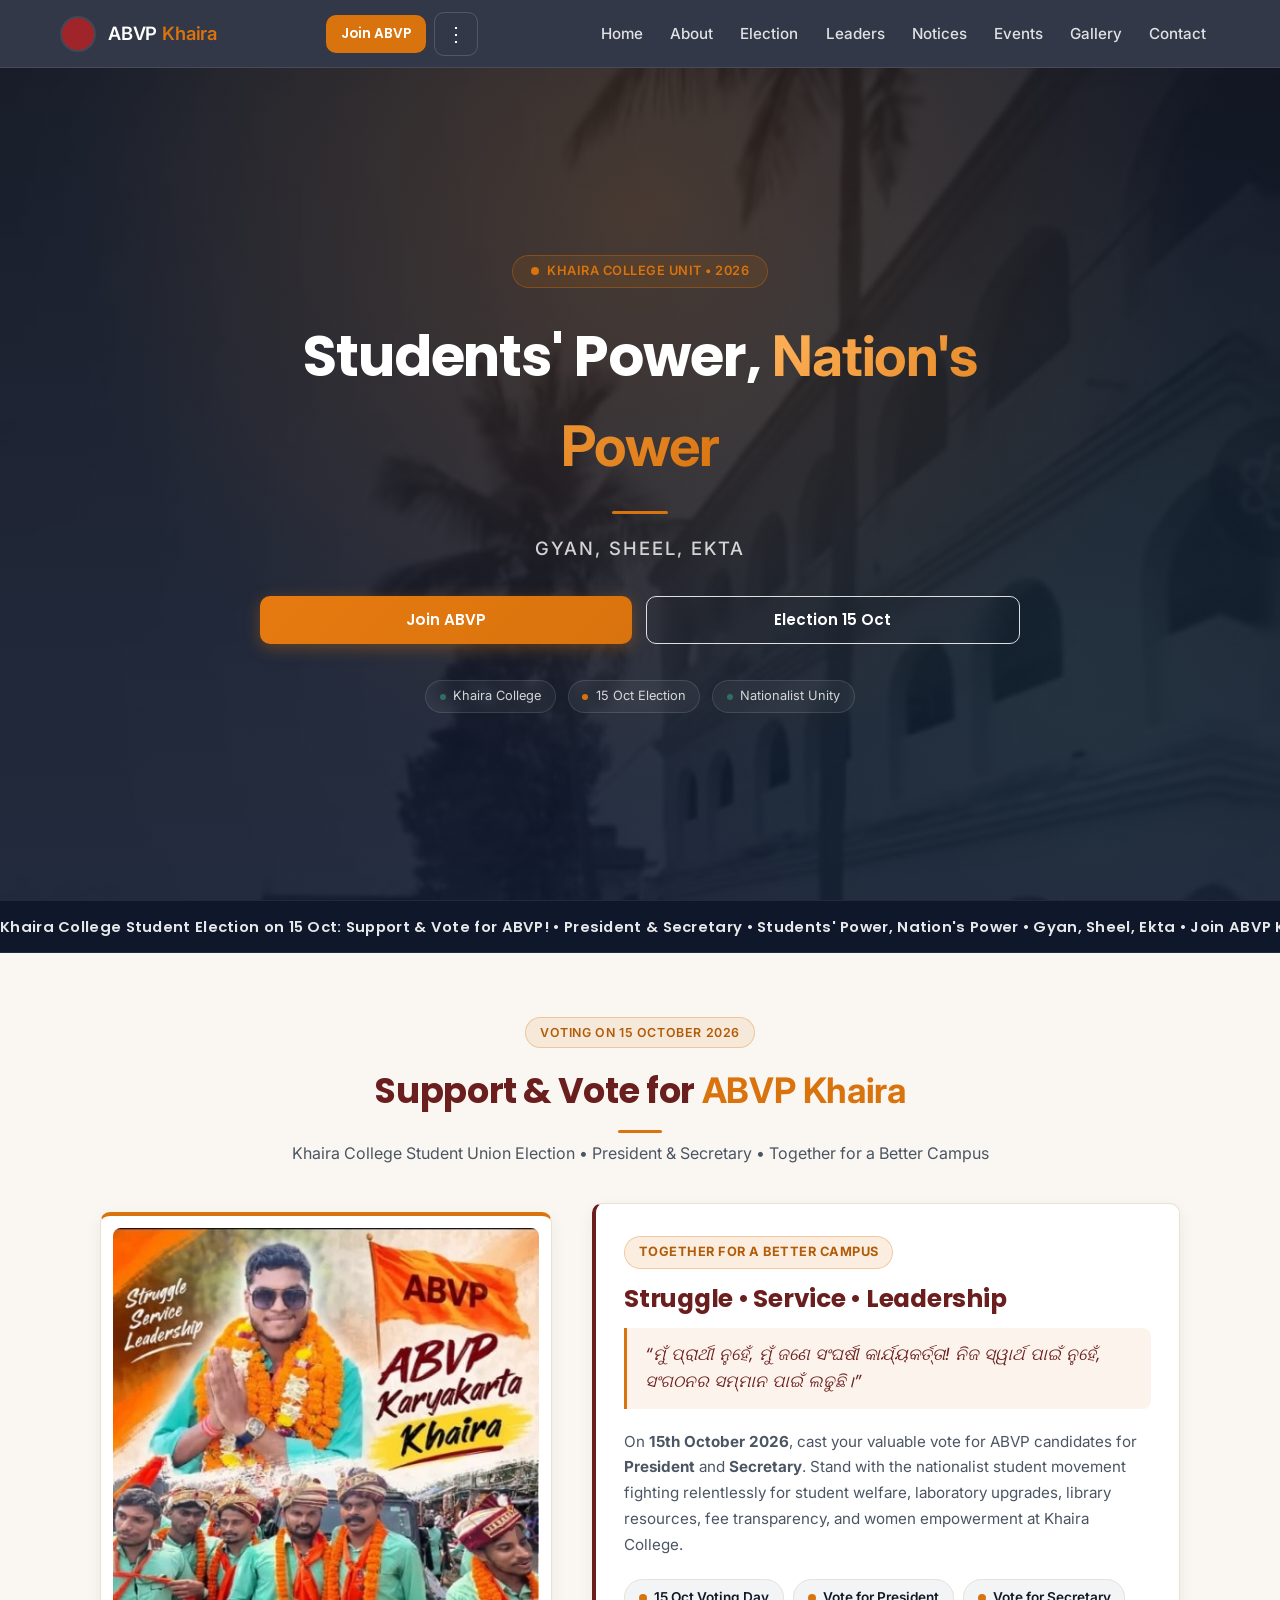
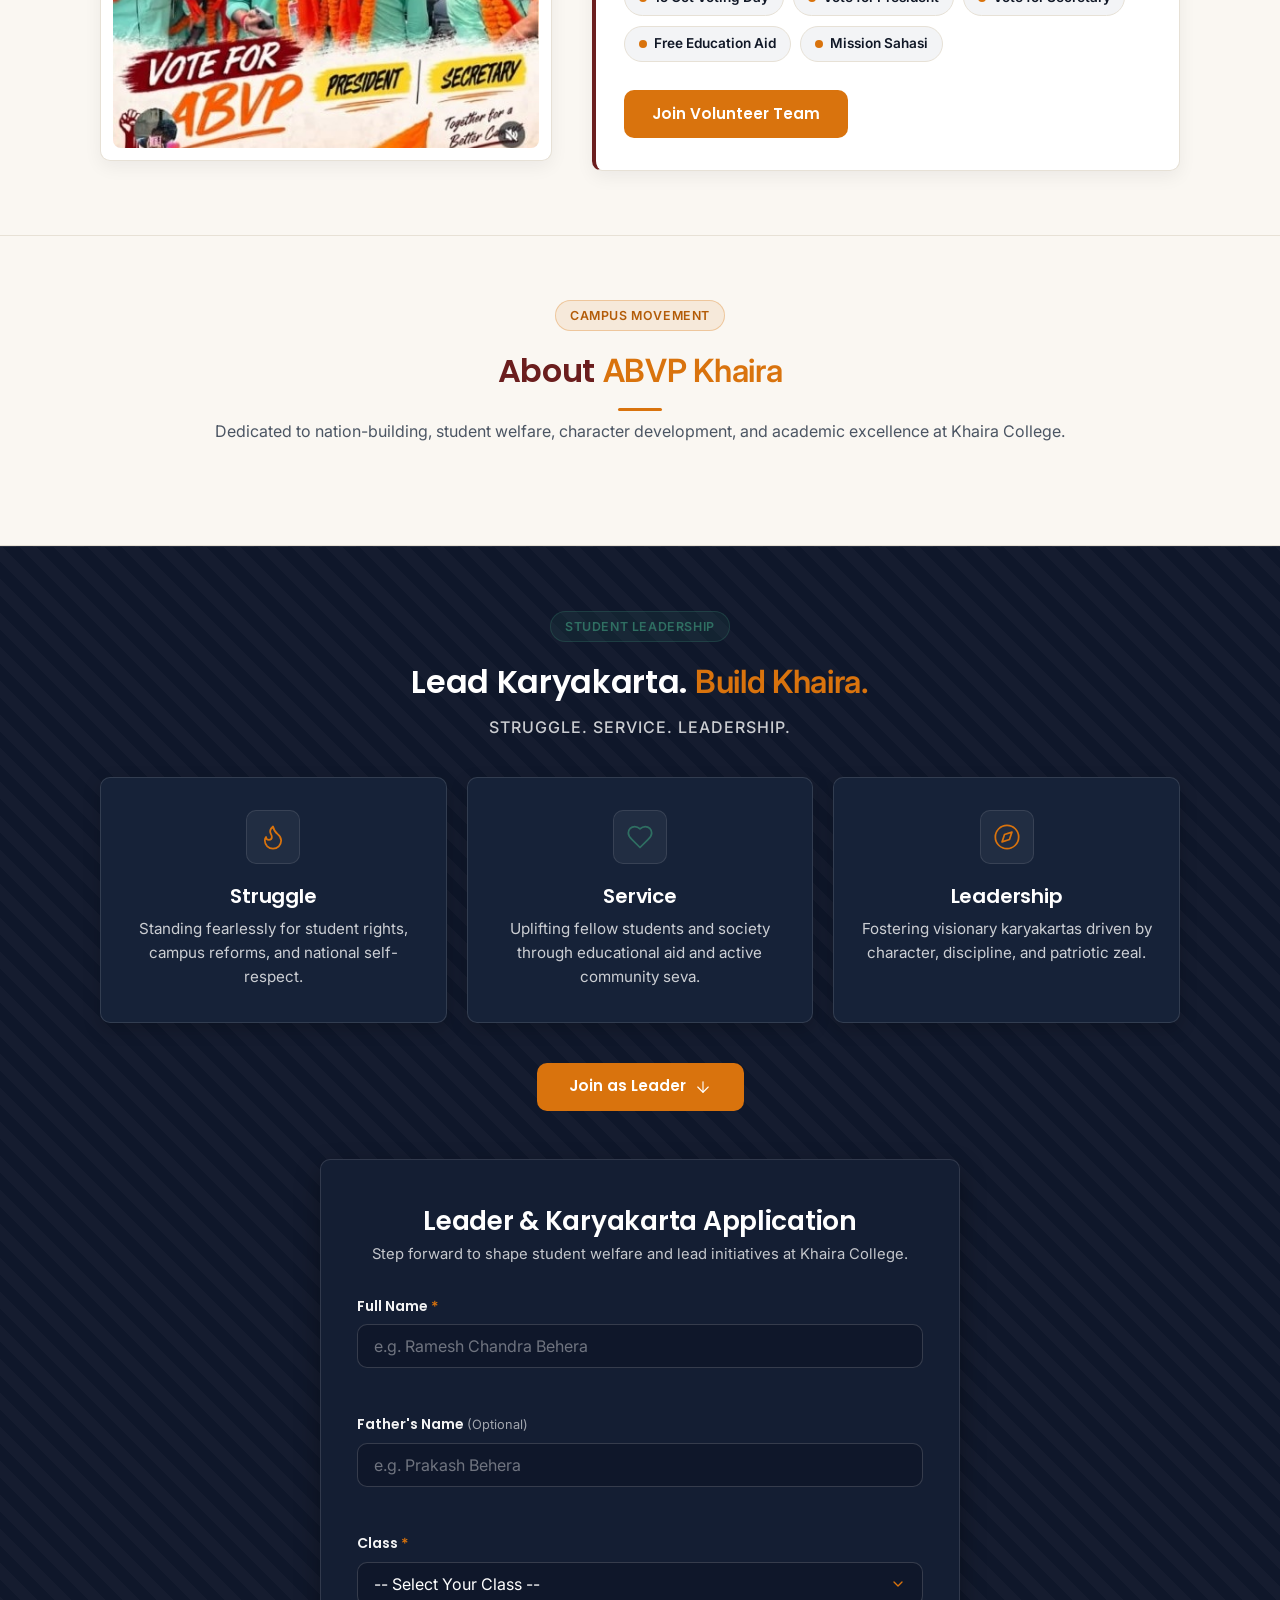
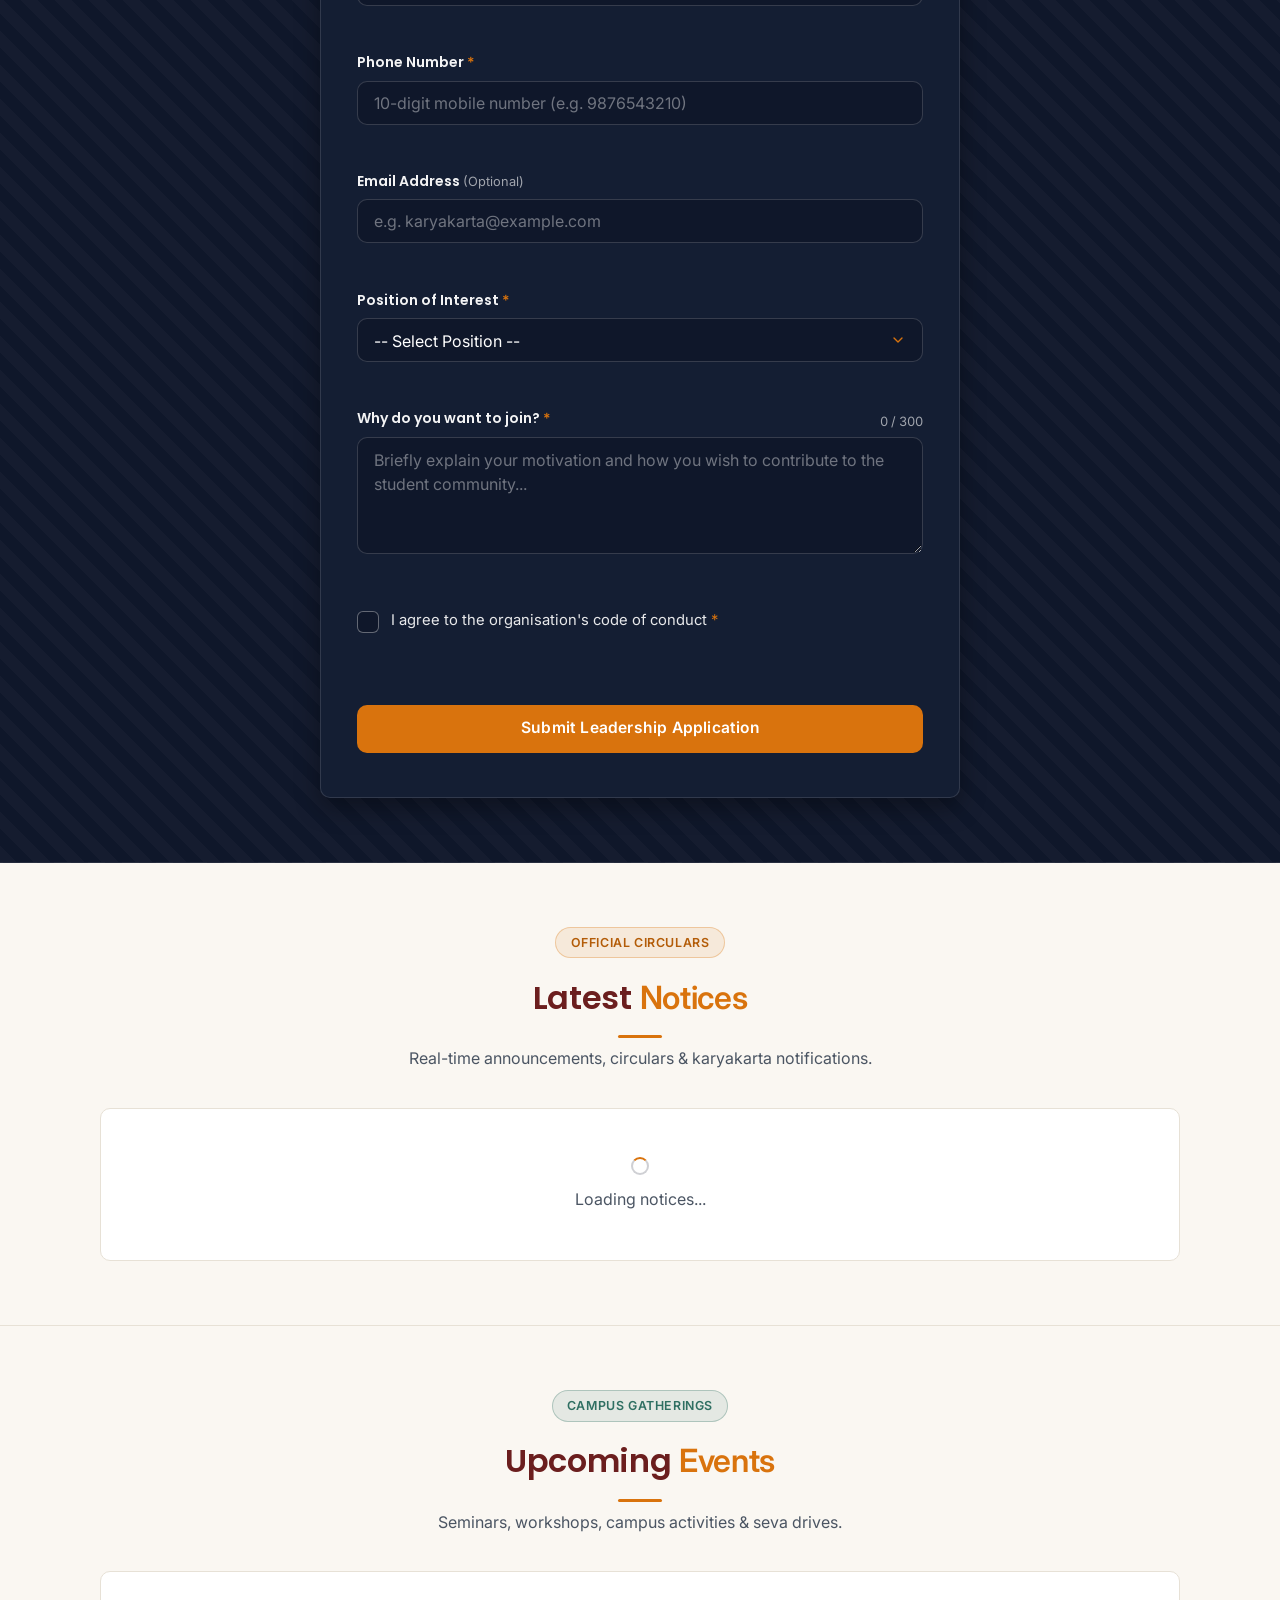
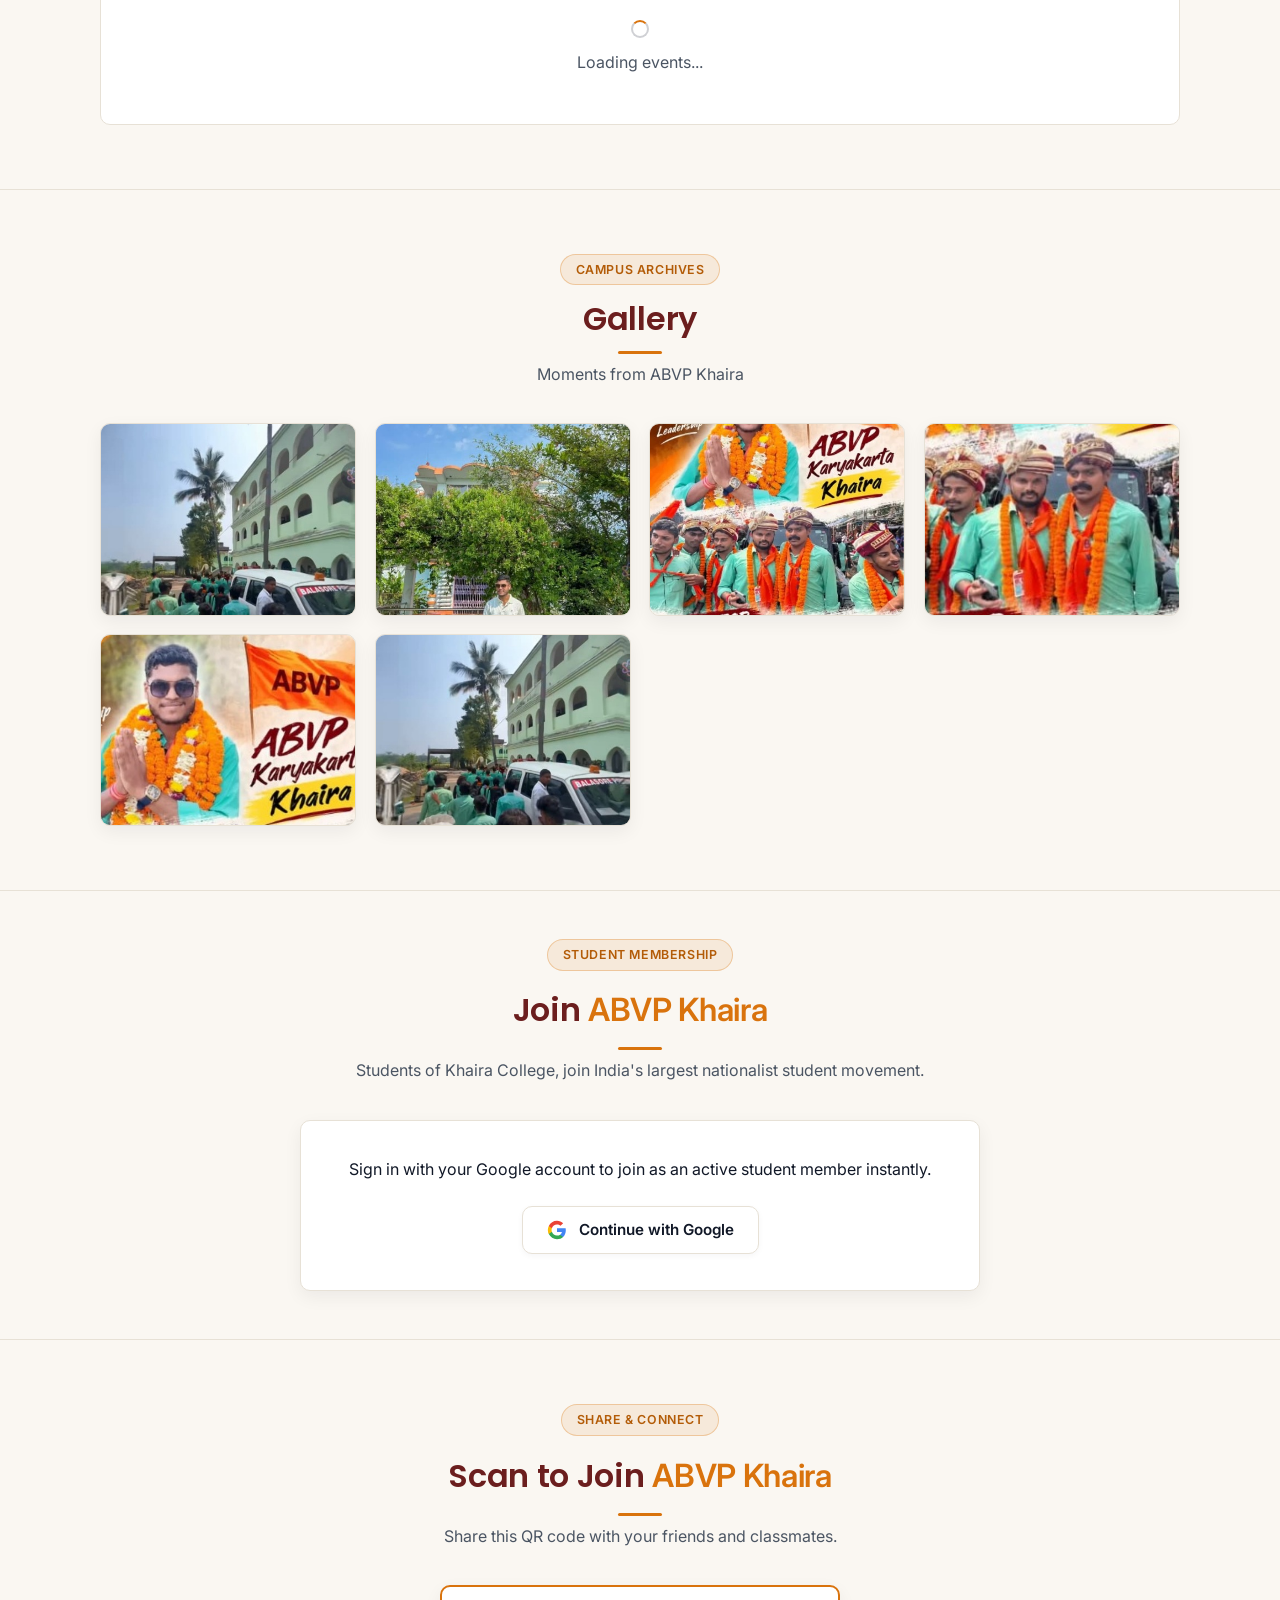
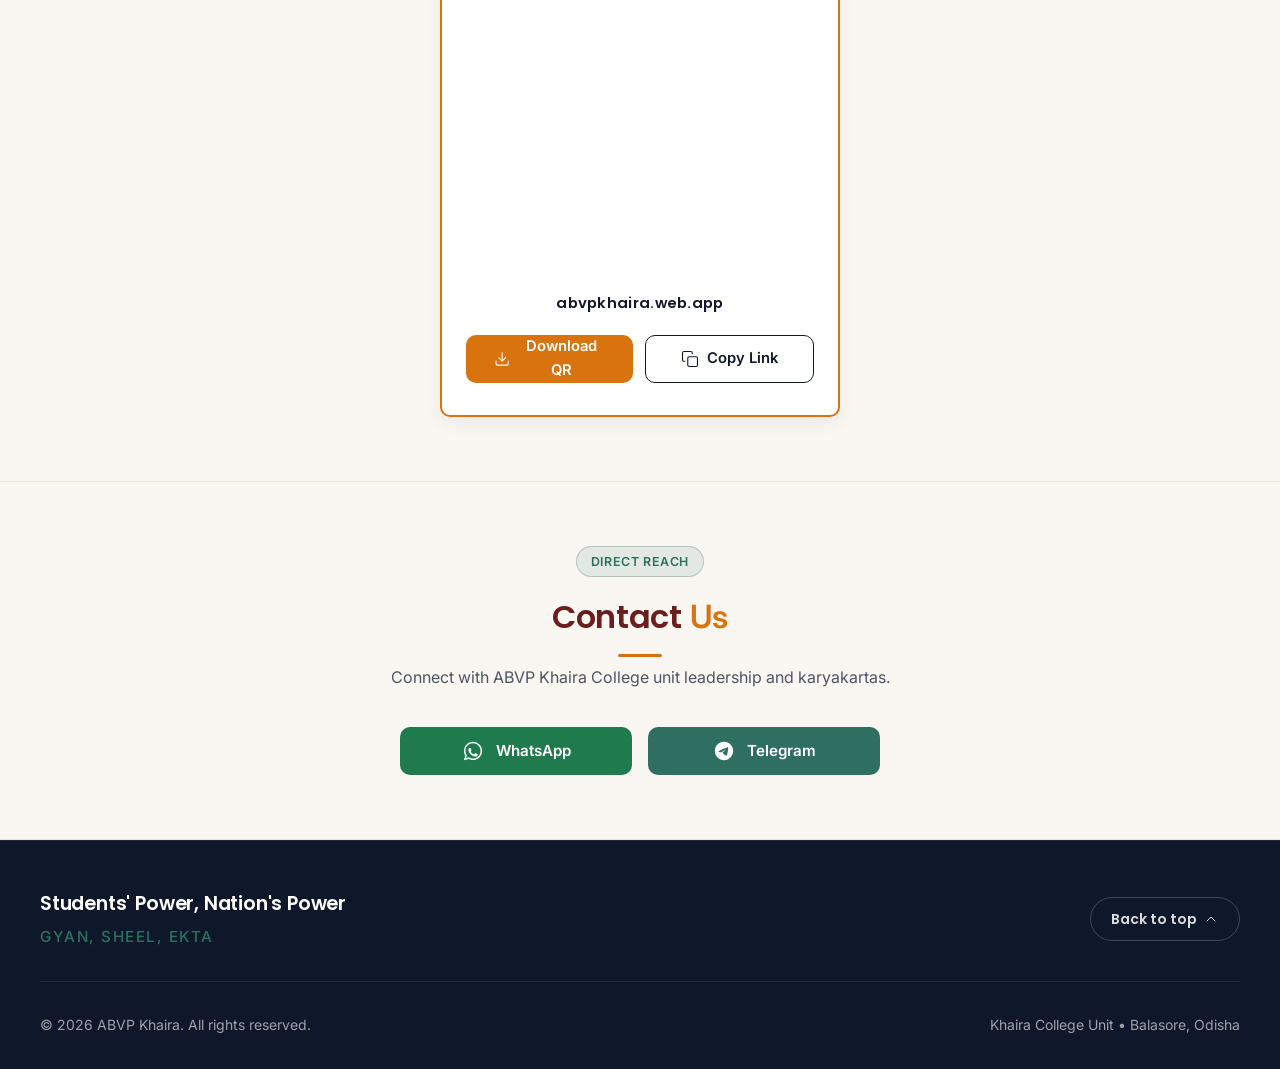
==== commit 5d6bbbf6: "feat: refine Apple-style UI/UX, unified navigation, and election campaign section" ====
--- a/index.html
+++ b/index.html
@@ -50,8 +50,10 @@
       </div>
 
       <ul class="nav-links">
-        <li class="nav-item"><a href="#" class="nav-link">Home</a></li>
+        <li class="nav-item"><a href="#home" class="nav-link">Home</a></li>
         <li class="nav-item"><a href="#about" class="nav-link">About</a></li>
+        <li class="nav-item"><a href="#election" class="nav-link">Election</a></li>
+        <li class="nav-item"><a href="#leaders" class="nav-link">Leaders</a></li>
         <li class="nav-item"><a href="#notices" class="nav-link">Notices</a></li>
         <li class="nav-item"><a href="#events" class="nav-link">Events</a></li>
         <li class="nav-item"><a href="#gallery" class="nav-link">Gallery</a></li>
@@ -65,12 +67,26 @@
     <!-- Hero Section -->
     <section class="hero" id="home">
       <div class="hero-content">
-        <span class="hero-badge">Khaira College Unit</span>
-        <h1 class="hero-title">Students' Power, Nation's Power</h1>
+        <div class="hero-badge">
+          <span class="live-pulse-dot" aria-hidden="true"></span>
+          <span>Khaira College Unit &bull; 2026</span>
+        </div>
+        <h1 class="hero-title">Students' Power, <span class="hero-gradient-text">Nation's Power</span></h1>
         <p class="hero-subtitle">Gyan, Sheel, Ekta</p>
         <div class="hero-actions">
-          <a href="#join-abvp" class="btn btn-primary">Join ABVP</a>
-          <a href="#notices" class="btn btn-secondary">Latest Notices</a>
+          <a href="#join-abvp" class="btn btn-primary hero-btn-main">Join ABVP</a>
+          <a href="#election" class="btn btn-secondary hero-btn-secondary">Election 15 Oct</a>
+        </div>
+        <div class="hero-stats-row">
+          <div class="hero-stat-pill">
+            <span class="stat-dot"></span> Khaira College
+          </div>
+          <div class="hero-stat-pill stat-pill-highlight">
+            <span class="stat-dot stat-dot-saffron"></span> 15 Oct Election
+          </div>
+          <div class="hero-stat-pill">
+            <span class="stat-dot"></span> Nationalist Unity
+          </div>
         </div>
       </div>
     </section>
--- a/css/style.css
+++ b/css/style.css
@@ -36,6 +36,7 @@
 
 html {
   scroll-behavior: smooth;
+  scroll-padding-top: calc(var(--nav-height) + 16px);
   font-size: 16px;
   overflow-x: hidden;
 }
@@ -88,11 +89,12 @@
   left: 0;
   width: 100%;
   height: var(--nav-height);
-  background: rgba(15, 23, 42, 0.98);
-  backdrop-filter: blur(10px);
-  -webkit-backdrop-filter: blur(10px);
+  background: rgba(15, 23, 42, 0.85);
+  backdrop-filter: saturate(180%) blur(20px);
+  -webkit-backdrop-filter: saturate(180%) blur(20px);
   z-index: 1000;
-  border-bottom: 1px solid rgba(255, 255, 255, 0.08);
+  border-bottom: 1px solid rgba(255, 255, 255, 0.1);
+  transition: background-color var(--transition-fast), border-color var(--transition-fast);
 }
 
 .nav-container {
@@ -218,48 +220,96 @@
   background: rgba(217, 115, 13, 0.08);
 }
 
-/* Hero Section */
+/* Hero Section (Apple-style immersive keynote presentation) */
 .hero {
   position: relative;
   min-height: calc(100vh - var(--nav-height));
   display: flex;
   align-items: center;
   justify-content: center;
-  padding: 48px 1.25rem;
+  padding: 56px 1.25rem 64px;
   text-align: center;
-  background: linear-gradient(180deg, #0F172A 0%, #162238 100%);
+  background: 
+    radial-gradient(circle at 50% 18%, rgba(217, 115, 13, 0.18) 0%, transparent 60%),
+    radial-gradient(circle at 85% 75%, rgba(47, 111, 98, 0.12) 0%, transparent 45%),
+    linear-gradient(180deg, #090E1A 0%, #0F172A 100%);
   overflow: hidden;
 }
 
+.hero::before {
+  content: '';
+  position: absolute;
+  inset: 0;
+  background-image: url('../assets/rally.jpg');
+  background-size: cover;
+  background-position: center 30%;
+  opacity: 0.12;
+  mix-blend-mode: luminosity;
+  pointer-events: none;
+}
+
 .hero-content {
-  max-width: 720px;
+  max-width: 760px;
   margin: 0 auto;
   position: relative;
   z-index: 2;
 }
 
 .hero-badge {
-  display: inline-block;
+  display: inline-flex;
+  align-items: center;
+  gap: 0.55rem;
   background: rgba(217, 115, 13, 0.12);
   border: 1px solid rgba(217, 115, 13, 0.35);
   color: var(--saffron);
-  padding: 0.35rem 1rem;
+  padding: 0.35rem 1.1rem;
   border-radius: var(--radius-badge);
   font-size: 0.8rem;
   font-weight: 600;
   letter-spacing: 0.5px;
   text-transform: uppercase;
-  margin-bottom: 1.25rem;
+  margin-bottom: 1.5rem;
+  backdrop-filter: blur(8px);
+}
+
+.live-pulse-dot {
+  width: 8px;
+  height: 8px;
+  background-color: var(--saffron);
+  border-radius: 50%;
+  box-shadow: 0 0 0 0 rgba(217, 115, 13, 0.7);
+  animation: pulseLiveDot 2s infinite cubic-bezier(0.66, 0, 0, 1);
+}
+
+@keyframes pulseLiveDot {
+  0% {
+    transform: scale(0.95);
+    box-shadow: 0 0 0 0 rgba(217, 115, 13, 0.7);
+  }
+  70% {
+    transform: scale(1);
+    box-shadow: 0 0 0 7px rgba(217, 115, 13, 0);
+  }
+  100% {
+    transform: scale(0.95);
+    box-shadow: 0 0 0 0 rgba(217, 115, 13, 0);
+  }
 }
 
 .hero-title {
   font-family: var(--font-heading);
-  font-size: clamp(2rem, 6vw, 3.25rem);
-  font-weight: 600;
-  letter-spacing: -0.01em;
-  line-height: 1.2;
+  font-size: clamp(2.2rem, 6.5vw, 3.5rem);
+  font-weight: 700;
+  letter-spacing: -0.02em;
+  line-height: 1.15;
   color: #FFFFFF;
-  margin-bottom: 0.75rem;
+  margin-bottom: 0.85rem;
+}
+
+.hero-gradient-text {
+  background: linear-gradient(135deg, #FFB259 0%, #D9730D 100%);
+  -webkit-background-clip: text;
+  -webkit-text-fill-color: transparent;
 }
 
 .hero-title::after {
@@ -269,18 +319,18 @@
   height: 3px;
   background-color: var(--saffron);
   border-radius: 2px;
-  margin: 1.15rem auto 0;
+  margin: 1.25rem auto 0;
 }
 
 .hero-subtitle {
   font-family: var(--font-body);
-  font-size: clamp(1.05rem, 3.5vw, 1.25rem);
+  font-size: clamp(1rem, 3vw, 1.15rem);
   font-weight: 500;
-  color: rgba(255, 255, 255, 0.78);
-  letter-spacing: 1.5px;
+  color: rgba(255, 255, 255, 0.8);
+  letter-spacing: 2px;
   text-transform: uppercase;
   margin-top: 1.25rem;
-  margin-bottom: 2.25rem;
+  margin-bottom: 2rem;
   line-height: 1.6;
 }
 
@@ -289,8 +339,65 @@
   flex-direction: column;
   gap: 0.85rem;
   width: 100%;
-  max-width: 360px;
-  margin: 0 auto;
+  max-width: 420px;
+  margin: 0 auto 2.25rem auto;
+}
+
+@media (min-width: 600px) {
+  .hero-actions {
+    flex-direction: row;
+    justify-content: center;
+  }
+}
+
+.hero-btn-main {
+  background: linear-gradient(135deg, #E67A10 0%, #D9730D 100%);
+  box-shadow: 0 4px 16px rgba(217, 115, 13, 0.35);
+  flex: 1;
+}
+
+.hero-btn-secondary {
+  background: rgba(255, 255, 255, 0.08);
+  border: 1px solid rgba(255, 255, 255, 0.22);
+  color: #FFFFFF;
+  backdrop-filter: blur(8px);
+  flex: 1;
+}
+
+.hero-btn-secondary:hover {
+  background: rgba(255, 255, 255, 0.15);
+  border-color: rgba(255, 255, 255, 0.4);
+}
+
+.hero-stats-row {
+  display: flex;
+  flex-wrap: wrap;
+  justify-content: center;
+  gap: 0.75rem;
+}
+
+.hero-stat-pill {
+  display: inline-flex;
+  align-items: center;
+  gap: 0.45rem;
+  padding: 0.35rem 0.85rem;
+  background: rgba(255, 255, 255, 0.05);
+  border: 1px solid rgba(255, 255, 255, 0.12);
+  border-radius: var(--radius-badge);
+  font-size: 0.8rem;
+  color: rgba(255, 255, 255, 0.8);
+  backdrop-filter: blur(6px);
+}
+
+.hero-stat-pill .stat-dot {
+  width: 6px;
+  height: 6px;
+  border-radius: 50%;
+  background-color: var(--teal);
+}
+
+.hero-stat-pill.stat-pill-highlight .stat-dot-saffron {
+  background-color: var(--saffron);
 }
 
 /* Button styles (min-height 48px, radius 10px) */
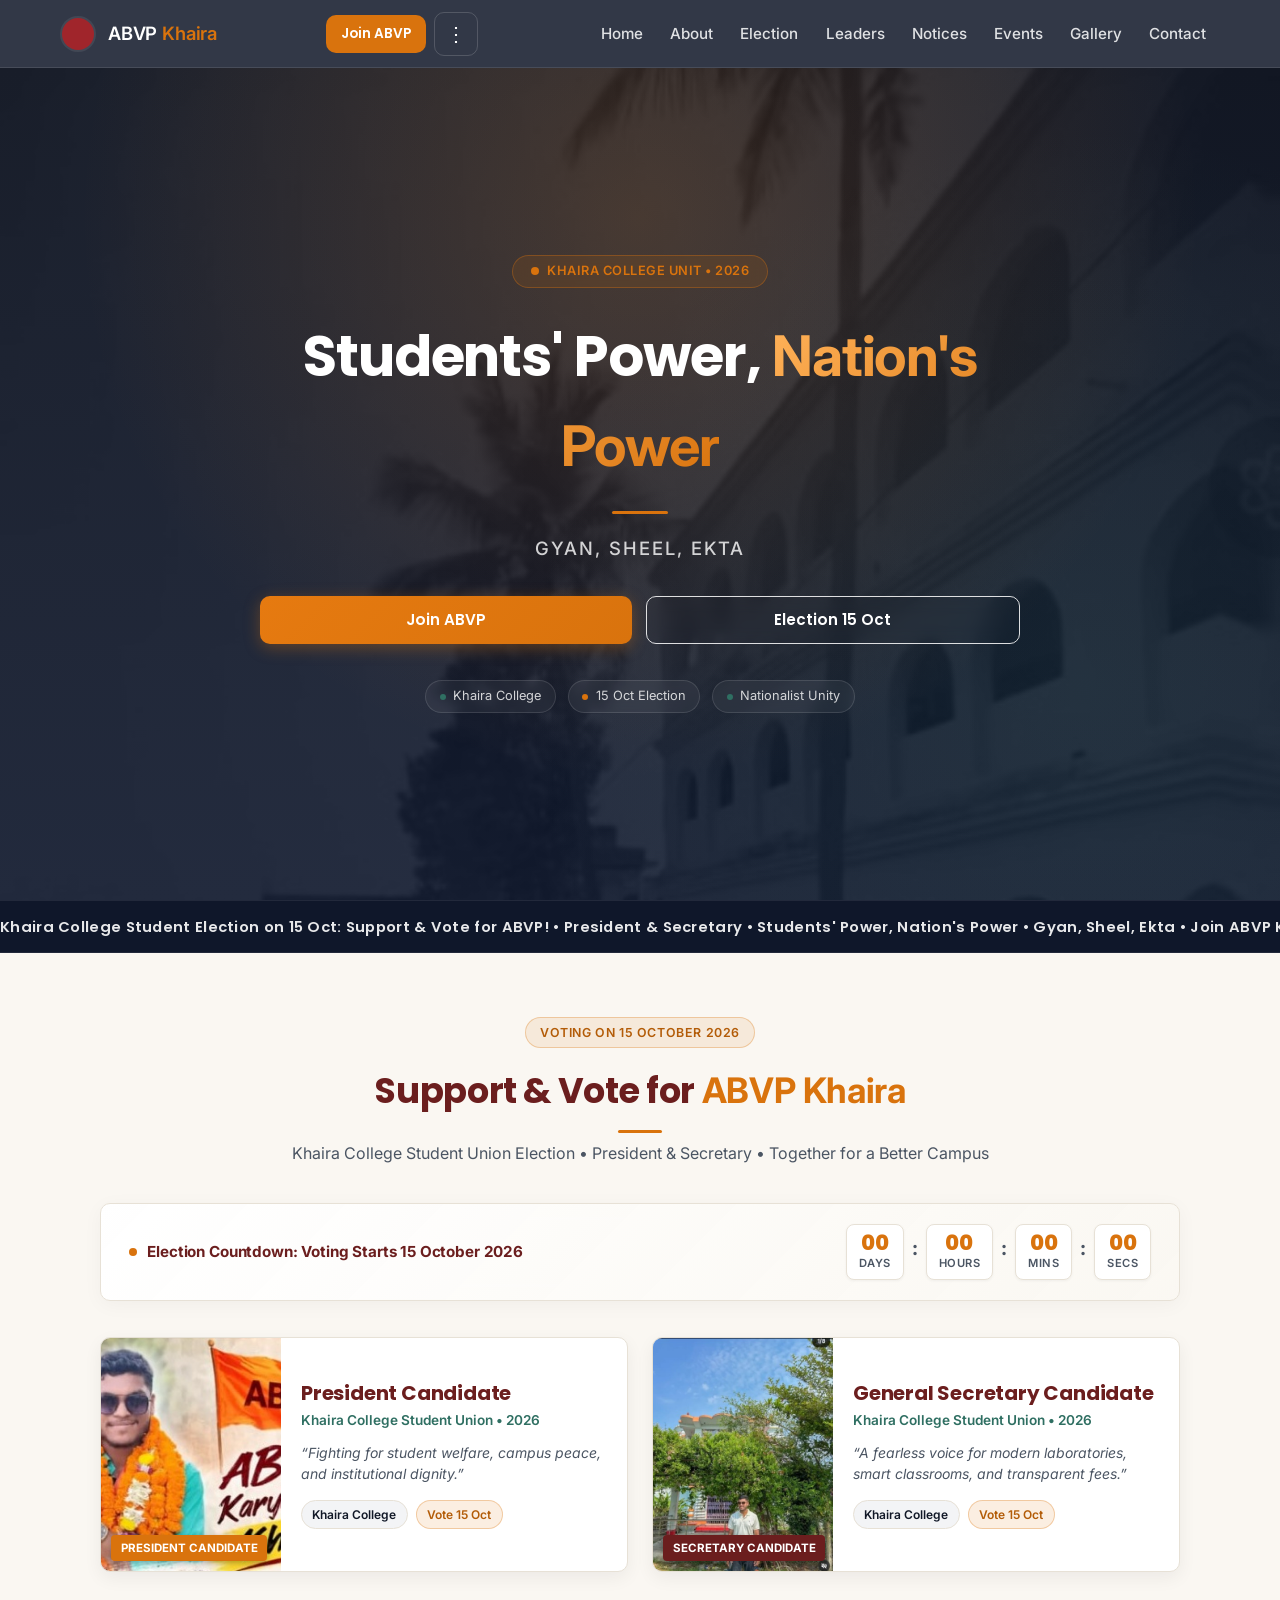
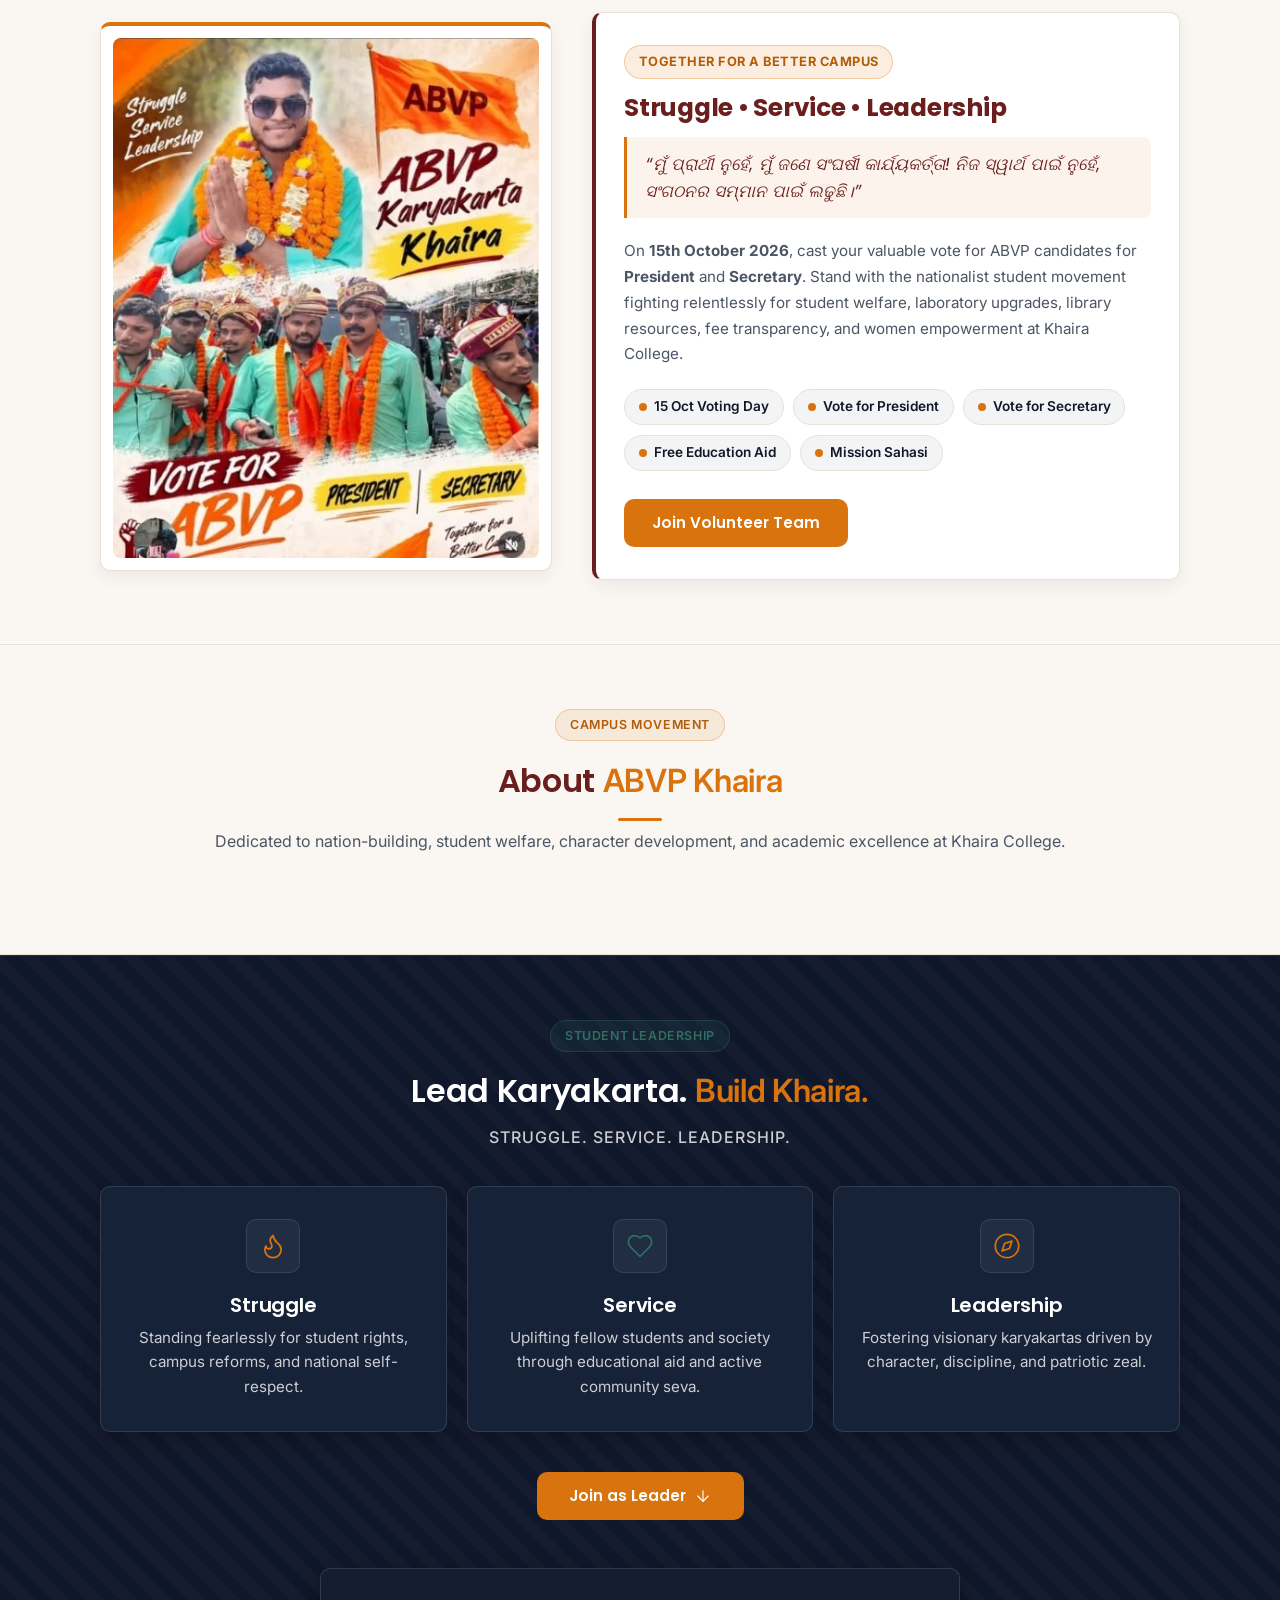
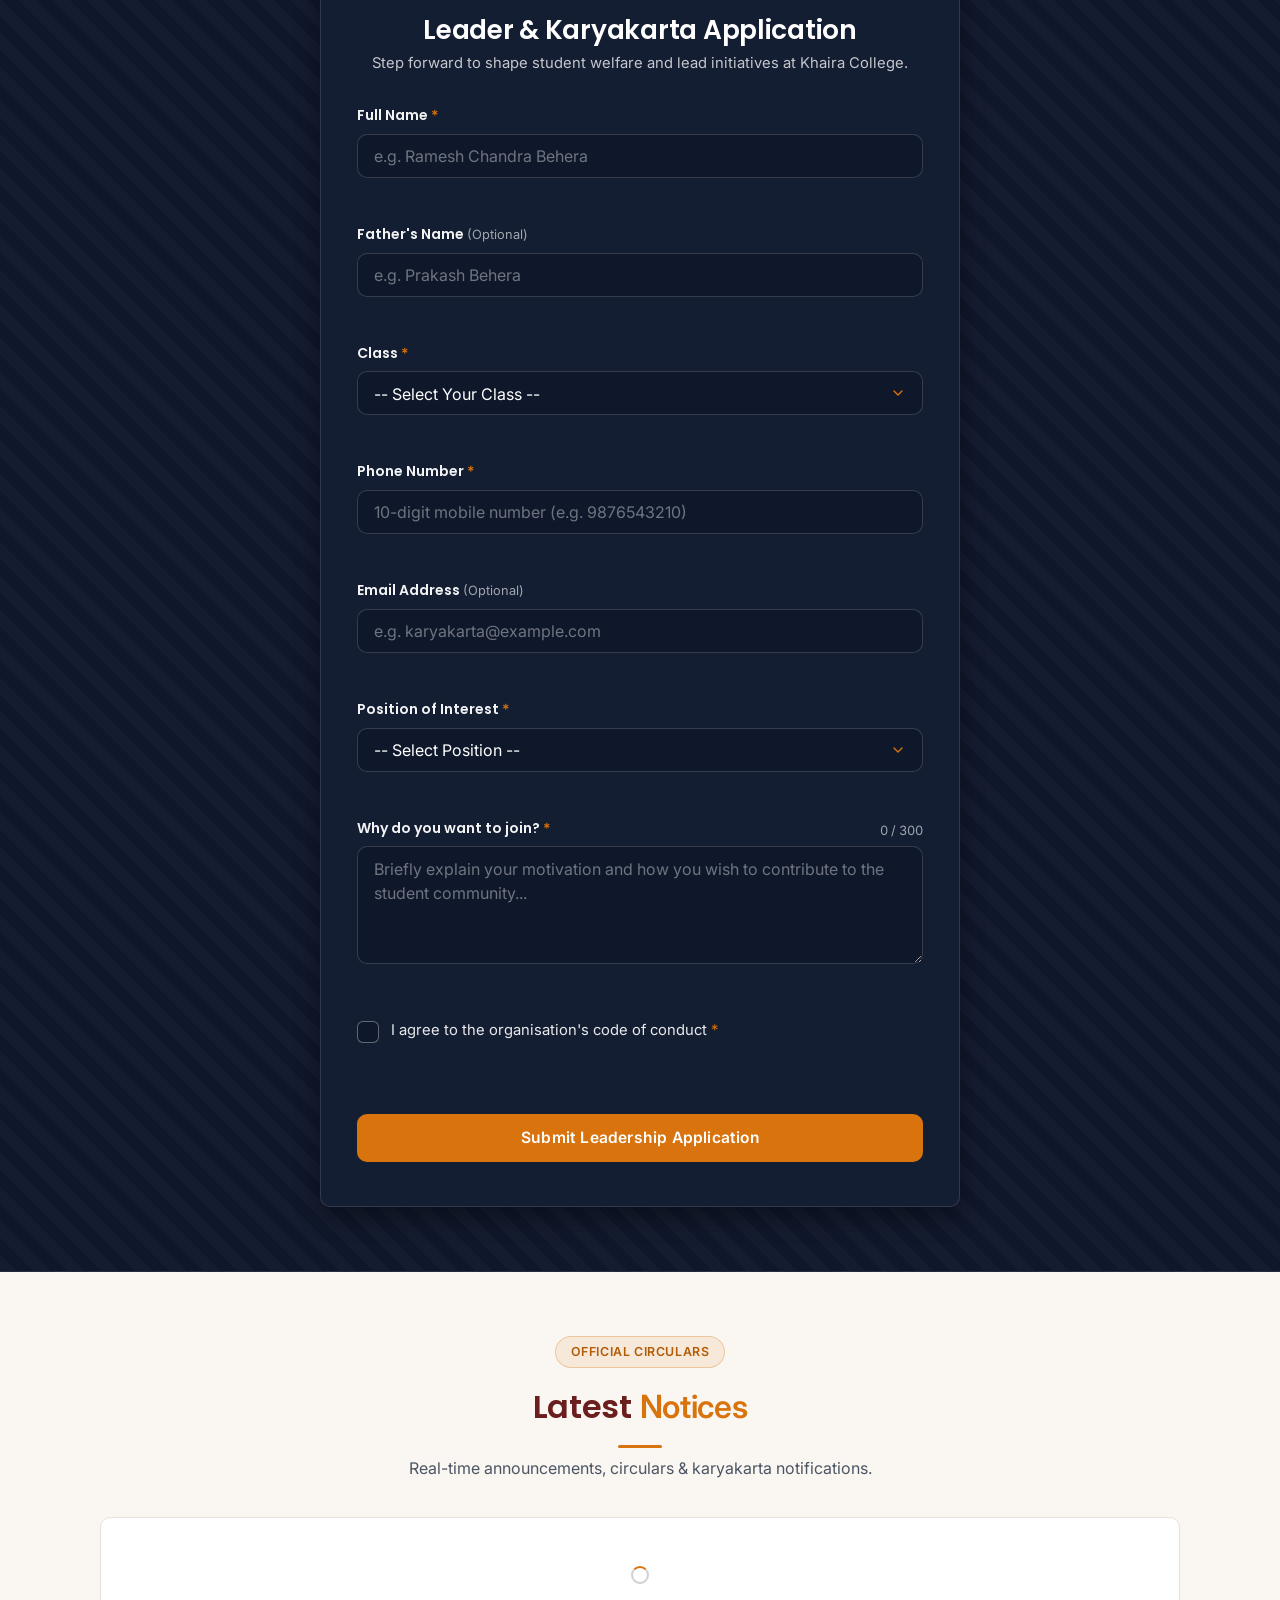
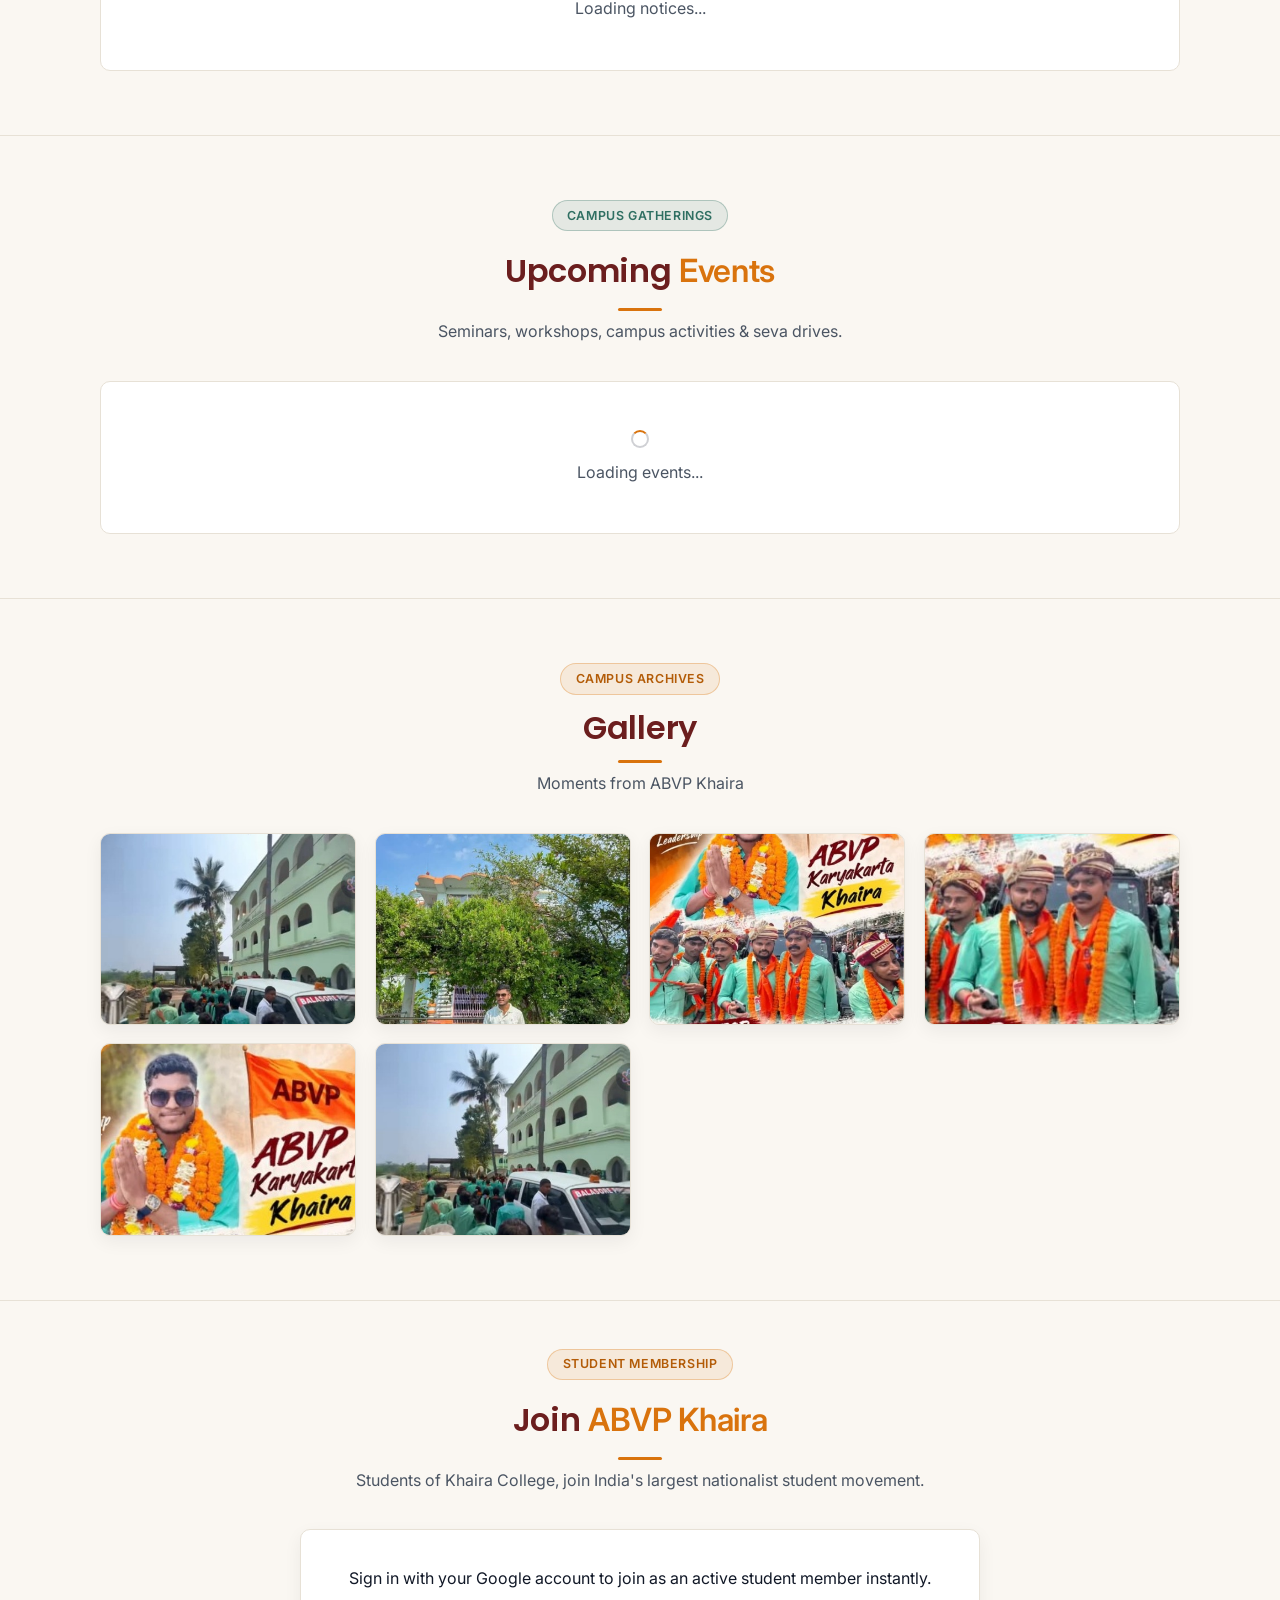
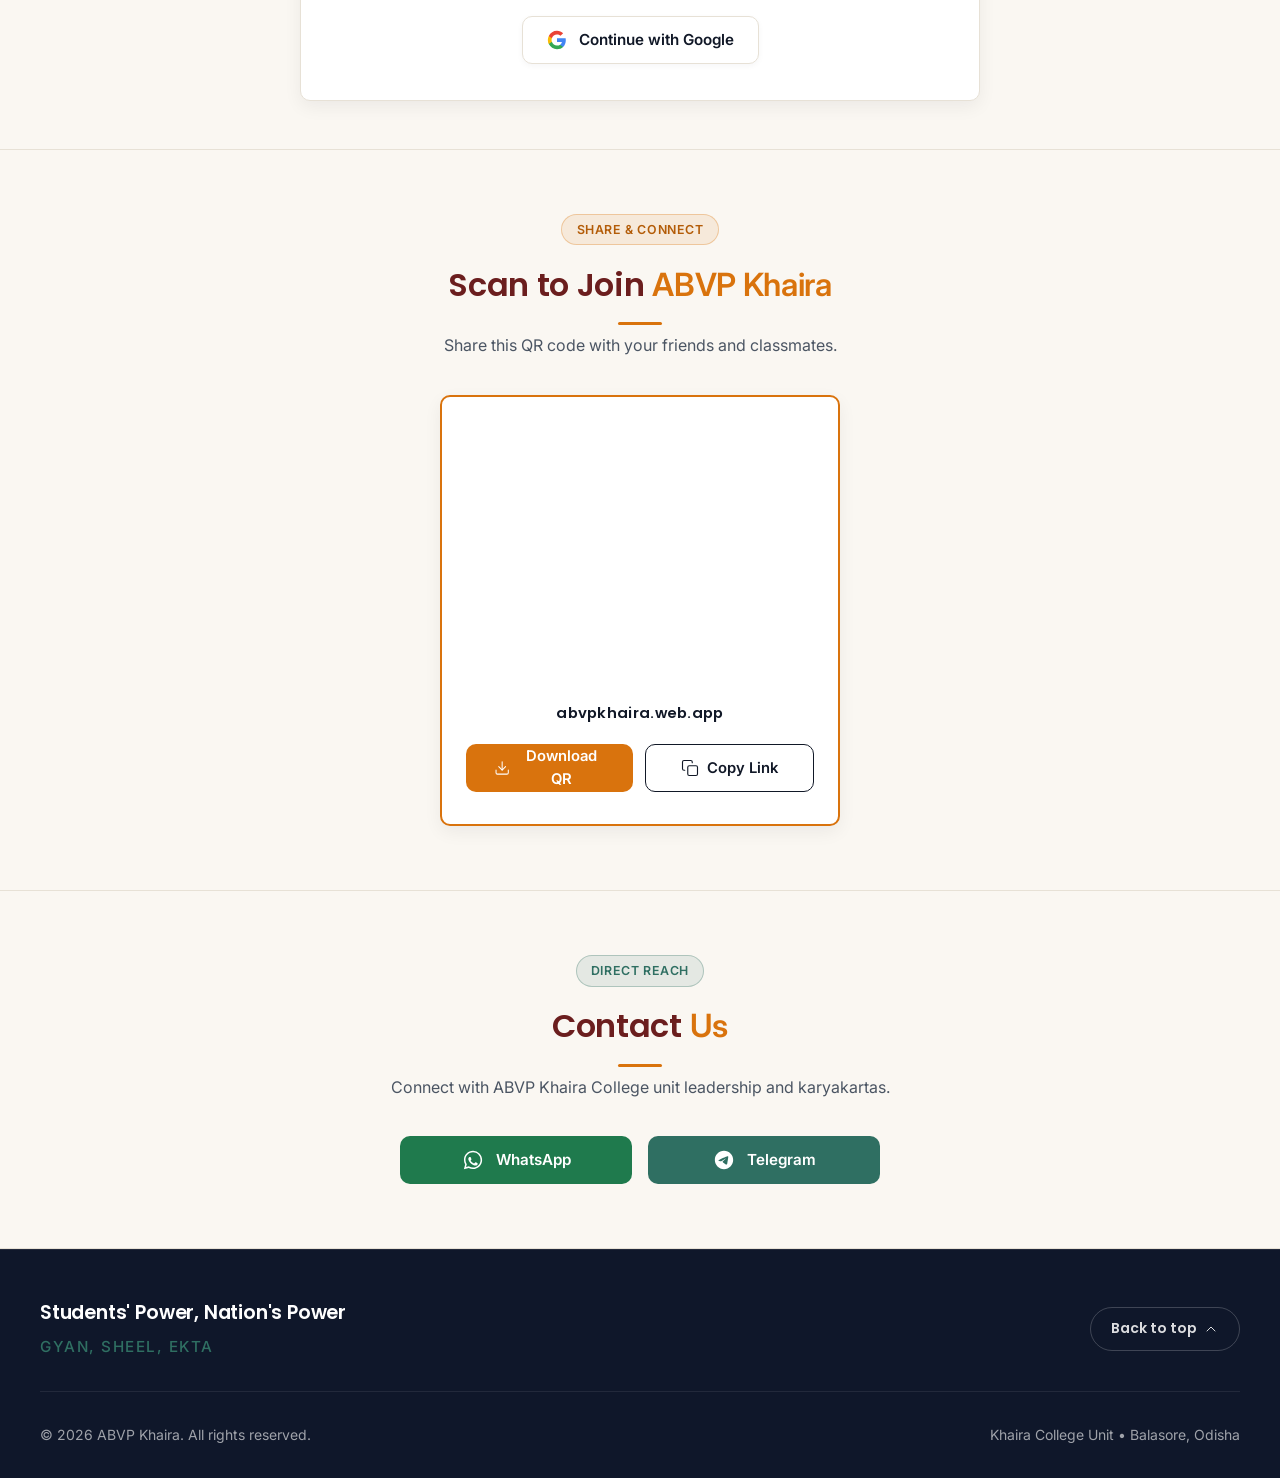
==== commit 332634b5: "feat: direct login for harekrushnaputhal76@gmail.com, 1-click Google admin login, Firestore seed dat" ====
--- a/index.html
+++ b/index.html
@@ -112,6 +112,70 @@
           <p class="election-subline">Khaira College Student Union Election &bull; President &amp; Secretary &bull; Together for a Better Campus</p>
         </div>
 
+        <!-- Live Campus Election Countdown Bar -->
+        <div class="election-countdown-bar" id="election-countdown">
+          <div class="countdown-label">
+            <span class="live-pulse-dot" aria-hidden="true"></span>
+            <span>Election Countdown: Voting Starts 15 October 2026</span>
+          </div>
+          <div class="countdown-units">
+            <div class="countdown-unit">
+              <span class="unit-number" id="cd-days">00</span>
+              <span class="unit-text">Days</span>
+            </div>
+            <div class="countdown-sep">:</div>
+            <div class="countdown-unit">
+              <span class="unit-number" id="cd-hours">00</span>
+              <span class="unit-text">Hours</span>
+            </div>
+            <div class="countdown-sep">:</div>
+            <div class="countdown-unit">
+              <span class="unit-number" id="cd-mins">00</span>
+              <span class="unit-text">Mins</span>
+            </div>
+            <div class="countdown-sep">:</div>
+            <div class="countdown-unit">
+              <span class="unit-number" id="cd-secs">00</span>
+              <span class="unit-text">Secs</span>
+            </div>
+          </div>
+        </div>
+
+        <!-- Candidates Character Cards Showcase -->
+        <div class="candidates-character-grid">
+          <div class="candidate-character-card tilt-card" tabindex="0">
+            <div class="candidate-avatar-wrap">
+              <img src="assets/gallery/5.jpg" alt="President Candidate" class="candidate-avatar-img" loading="lazy">
+              <span class="candidate-role-badge">President Candidate</span>
+            </div>
+            <div class="candidate-info">
+              <h3 class="candidate-name">President Candidate</h3>
+              <p class="candidate-post">Khaira College Student Union &bull; 2026</p>
+              <p class="candidate-tagline">&ldquo;Fighting for student welfare, campus peace, and institutional dignity.&rdquo;</p>
+              <div class="candidate-pill-row">
+                <span class="cand-pill">Khaira College</span>
+                <span class="cand-pill highlight-pill-saffron">Vote 15 Oct</span>
+              </div>
+            </div>
+          </div>
+
+          <div class="candidate-character-card tilt-card" tabindex="0">
+            <div class="candidate-avatar-wrap">
+              <img src="assets/gallery/2.jpg" alt="Secretary Candidate" class="candidate-avatar-img" loading="lazy">
+              <span class="candidate-role-badge secretary-badge">Secretary Candidate</span>
+            </div>
+            <div class="candidate-info">
+              <h3 class="candidate-name">General Secretary Candidate</h3>
+              <p class="candidate-post">Khaira College Student Union &bull; 2026</p>
+              <p class="candidate-tagline">&ldquo;A fearless voice for modern laboratories, smart classrooms, and transparent fees.&rdquo;</p>
+              <div class="candidate-pill-row">
+                <span class="cand-pill">Khaira College</span>
+                <span class="cand-pill highlight-pill-saffron">Vote 15 Oct</span>
+              </div>
+            </div>
+          </div>
+        </div>
+
         <div class="election-grid">
           <!-- Official Campaign Poster -->
           <div class="election-card election-poster-card tilt-card" tabindex="0">
--- a/css/style.css
+++ b/css/style.css
@@ -2730,3 +2730,213 @@
     padding: 64px 1.5rem;
   }
 }
+
+/* Election Countdown Bar */
+.election-countdown-bar {
+  display: flex;
+  flex-direction: column;
+  align-items: center;
+  justify-content: space-between;
+  gap: 1.25rem;
+  background: linear-gradient(135deg, rgba(255, 255, 255, 0.95), rgba(250, 247, 242, 0.9));
+  border: 1px solid var(--line);
+  border-radius: var(--radius-card);
+  padding: 1.25rem 1.75rem;
+  margin-bottom: 2.25rem;
+  box-shadow: 0 4px 20px rgba(0, 0, 0, 0.04);
+  backdrop-filter: blur(10px);
+}
+
+@media (min-width: 640px) {
+  .election-countdown-bar {
+    flex-direction: row;
+  }
+}
+
+.countdown-label {
+  display: inline-flex;
+  align-items: center;
+  gap: 0.65rem;
+  font-family: var(--font-heading);
+  font-size: 0.95rem;
+  font-weight: 700;
+  color: var(--maroon);
+  letter-spacing: -0.01em;
+}
+
+.countdown-units {
+  display: flex;
+  align-items: center;
+  gap: 0.5rem;
+}
+
+.countdown-unit {
+  display: flex;
+  flex-direction: column;
+  align-items: center;
+  background: #FFFFFF;
+  border: 1px solid var(--line);
+  border-radius: 8px;
+  padding: 0.4rem 0.75rem;
+  min-width: 54px;
+  box-shadow: 0 1px 3px rgba(0, 0, 0, 0.05);
+}
+
+.unit-number {
+  font-family: var(--font-heading);
+  font-size: 1.35rem;
+  font-weight: 800;
+  color: var(--saffron);
+  line-height: 1.1;
+}
+
+.unit-text {
+  font-size: 0.7rem;
+  font-weight: 600;
+  color: var(--ink-soft);
+  text-transform: uppercase;
+  letter-spacing: 0.5px;
+}
+
+.countdown-sep {
+  font-size: 1.25rem;
+  font-weight: 700;
+  color: var(--ink-soft);
+  margin-top: -8px;
+}
+
+/* Candidates Character Grid */
+.candidates-character-grid {
+  display: grid;
+  grid-template-columns: 1fr;
+  gap: 1.5rem;
+  margin-bottom: 2.5rem;
+}
+
+@media (min-width: 768px) {
+  .candidates-character-grid {
+    grid-template-columns: 1fr 1fr;
+  }
+}
+
+.candidate-character-card {
+  display: flex;
+  flex-direction: column;
+  background: var(--card);
+  border: 1px solid var(--line);
+  border-radius: var(--radius-card);
+  overflow: hidden;
+  box-shadow: var(--shadow-soft);
+  transition: transform var(--transition-normal), box-shadow var(--transition-normal);
+}
+
+@media (min-width: 500px) {
+  .candidate-character-card {
+    flex-direction: row;
+  }
+}
+
+.candidate-character-card:hover {
+  transform: translateY(-4px);
+  box-shadow: 0 16px 32px rgba(0, 0, 0, 0.08);
+}
+
+.candidate-avatar-wrap {
+  position: relative;
+  width: 100%;
+  min-height: 200px;
+  max-height: 240px;
+  background: #111;
+  overflow: hidden;
+  flex-shrink: 0;
+}
+
+@media (min-width: 500px) {
+  .candidate-avatar-wrap {
+    width: 180px;
+    height: auto;
+    max-height: none;
+  }
+}
+
+.candidate-avatar-img {
+  width: 100%;
+  height: 100%;
+  object-fit: cover;
+  transition: transform var(--transition-normal);
+}
+
+.candidate-character-card:hover .candidate-avatar-img {
+  transform: scale(1.05);
+}
+
+.candidate-role-badge {
+  position: absolute;
+  bottom: 10px;
+  left: 10px;
+  background: var(--saffron);
+  color: #FFFFFF;
+  font-size: 0.72rem;
+  font-weight: 700;
+  text-transform: uppercase;
+  padding: 0.25rem 0.6rem;
+  border-radius: 4px;
+  box-shadow: 0 2px 6px rgba(0, 0, 0, 0.3);
+}
+
+.candidate-role-badge.secretary-badge {
+  background: var(--maroon);
+}
+
+.candidate-info {
+  padding: 1.5rem 1.25rem;
+  display: flex;
+  flex-direction: column;
+  justify-content: center;
+  flex: 1;
+}
+
+.candidate-name {
+  font-family: var(--font-heading);
+  font-size: 1.25rem;
+  font-weight: 700;
+  color: var(--maroon);
+  margin-bottom: 0.25rem;
+}
+
+.candidate-post {
+  font-size: 0.85rem;
+  font-weight: 600;
+  color: var(--teal);
+  margin-bottom: 0.65rem;
+}
+
+.candidate-tagline {
+  font-size: 0.875rem;
+  font-style: italic;
+  color: var(--ink-soft);
+  line-height: 1.5;
+  margin-bottom: 1rem;
+}
+
+.candidate-pill-row {
+  display: flex;
+  gap: 0.5rem;
+  flex-wrap: wrap;
+}
+
+.cand-pill {
+  font-size: 0.75rem;
+  font-weight: 600;
+  padding: 0.25rem 0.65rem;
+  border-radius: var(--radius-badge);
+  background: #F3F4F6;
+  border: 1px solid var(--line);
+  color: var(--ink);
+}
+
+.cand-pill.highlight-pill-saffron {
+  background: rgba(217, 115, 13, 0.12);
+  border-color: rgba(217, 115, 13, 0.3);
+  color: var(--saffron-dark);
+}
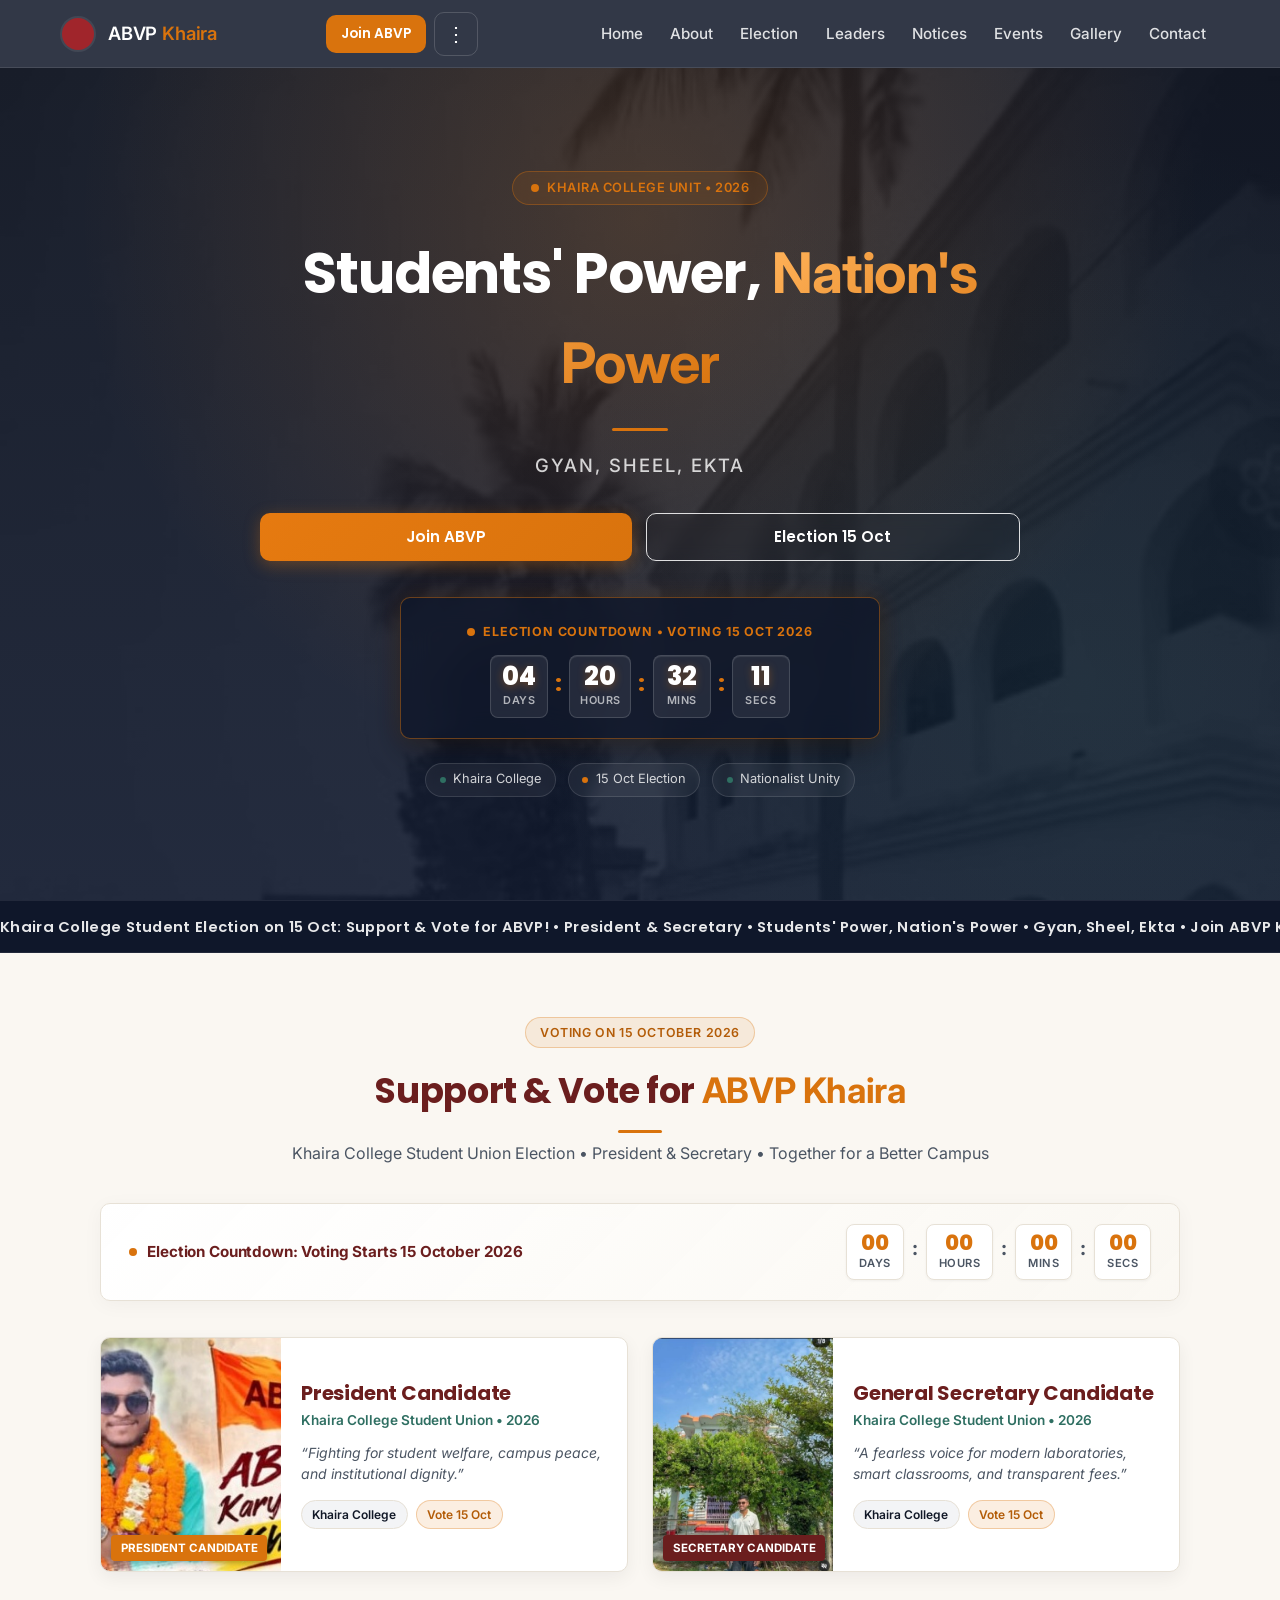
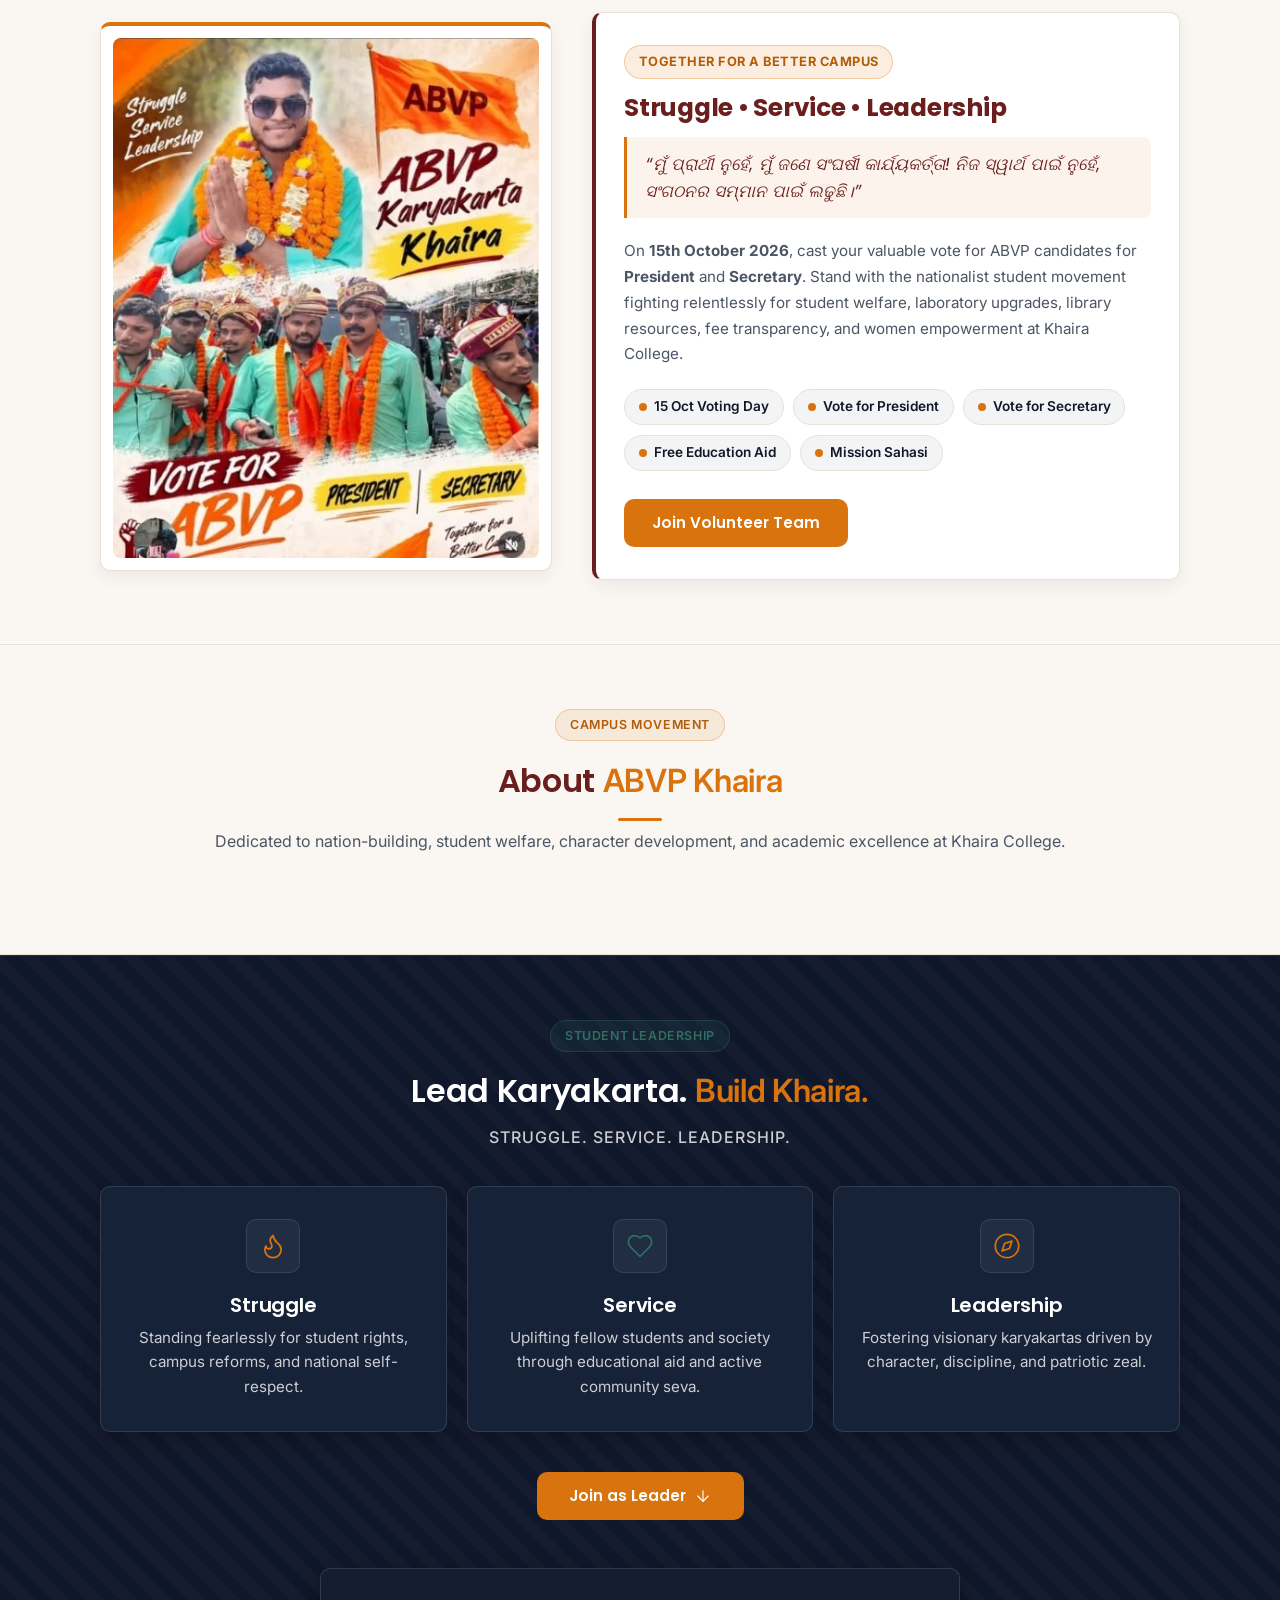
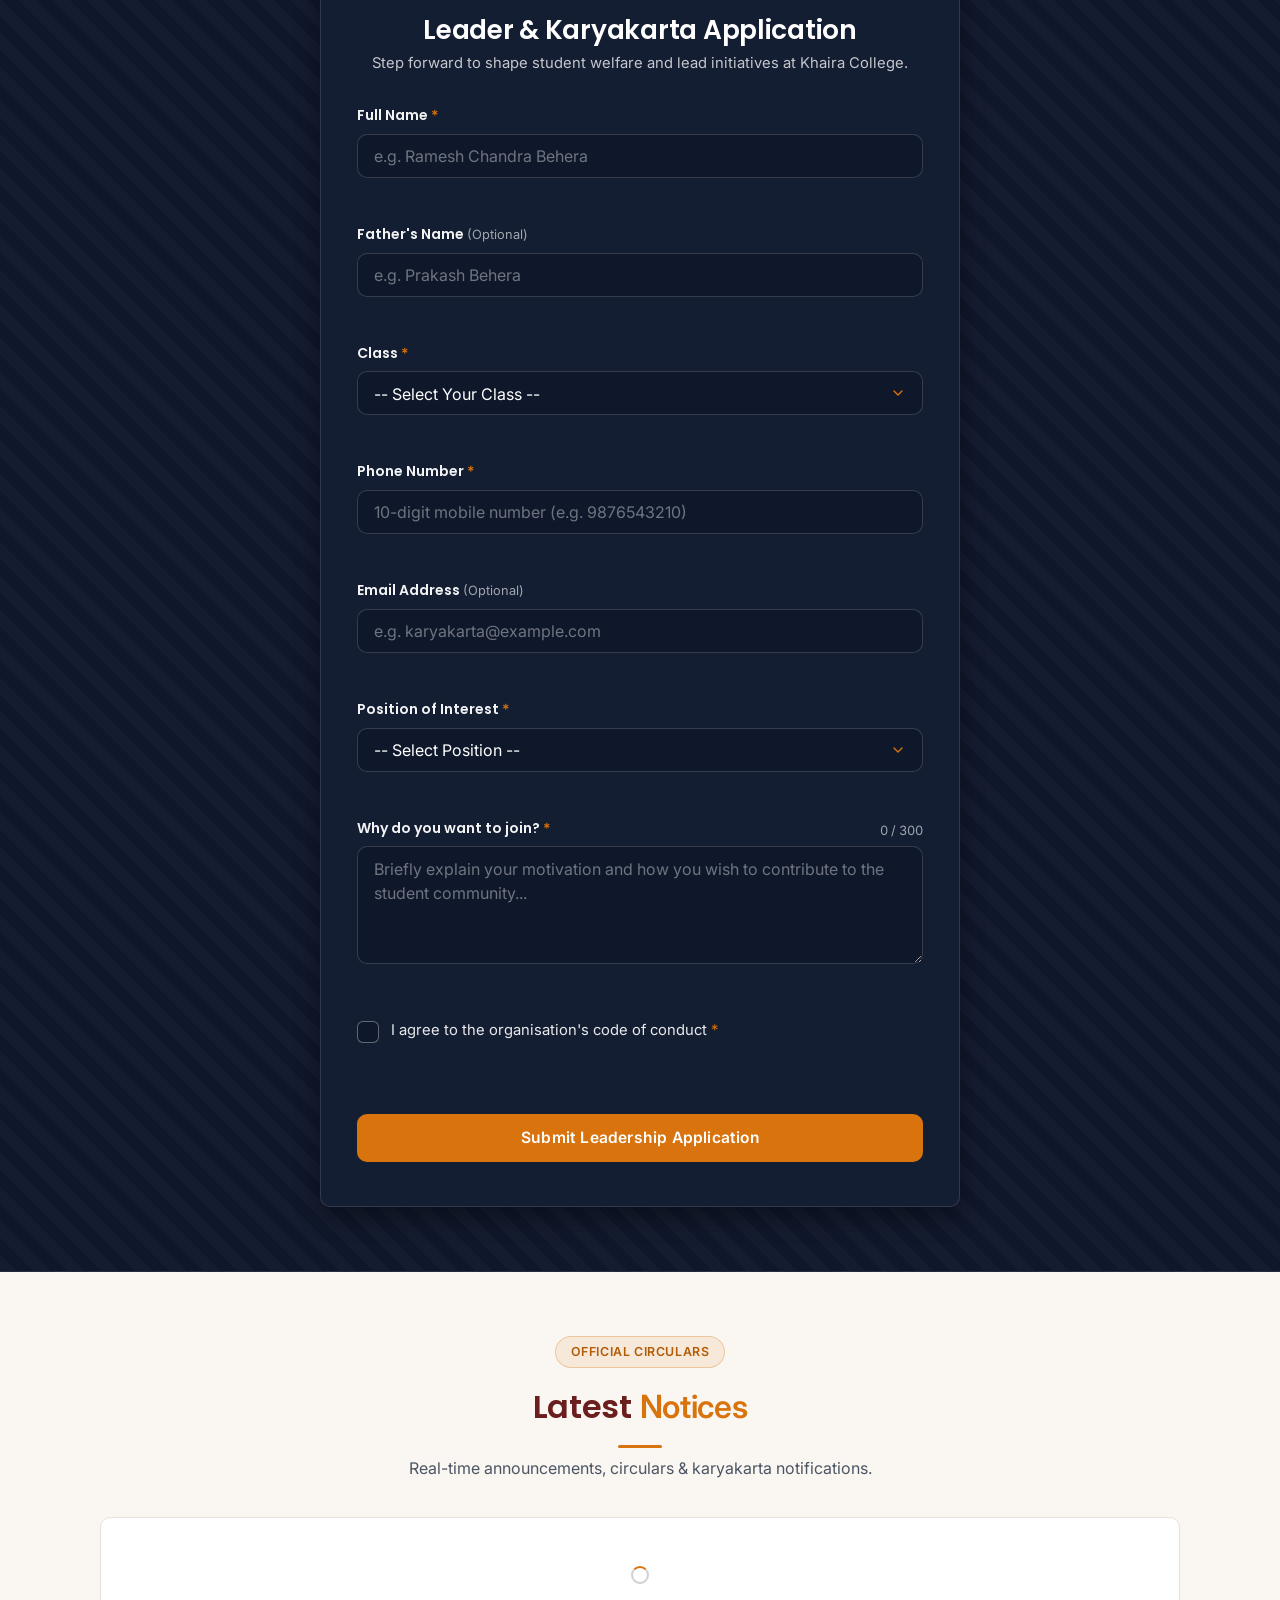
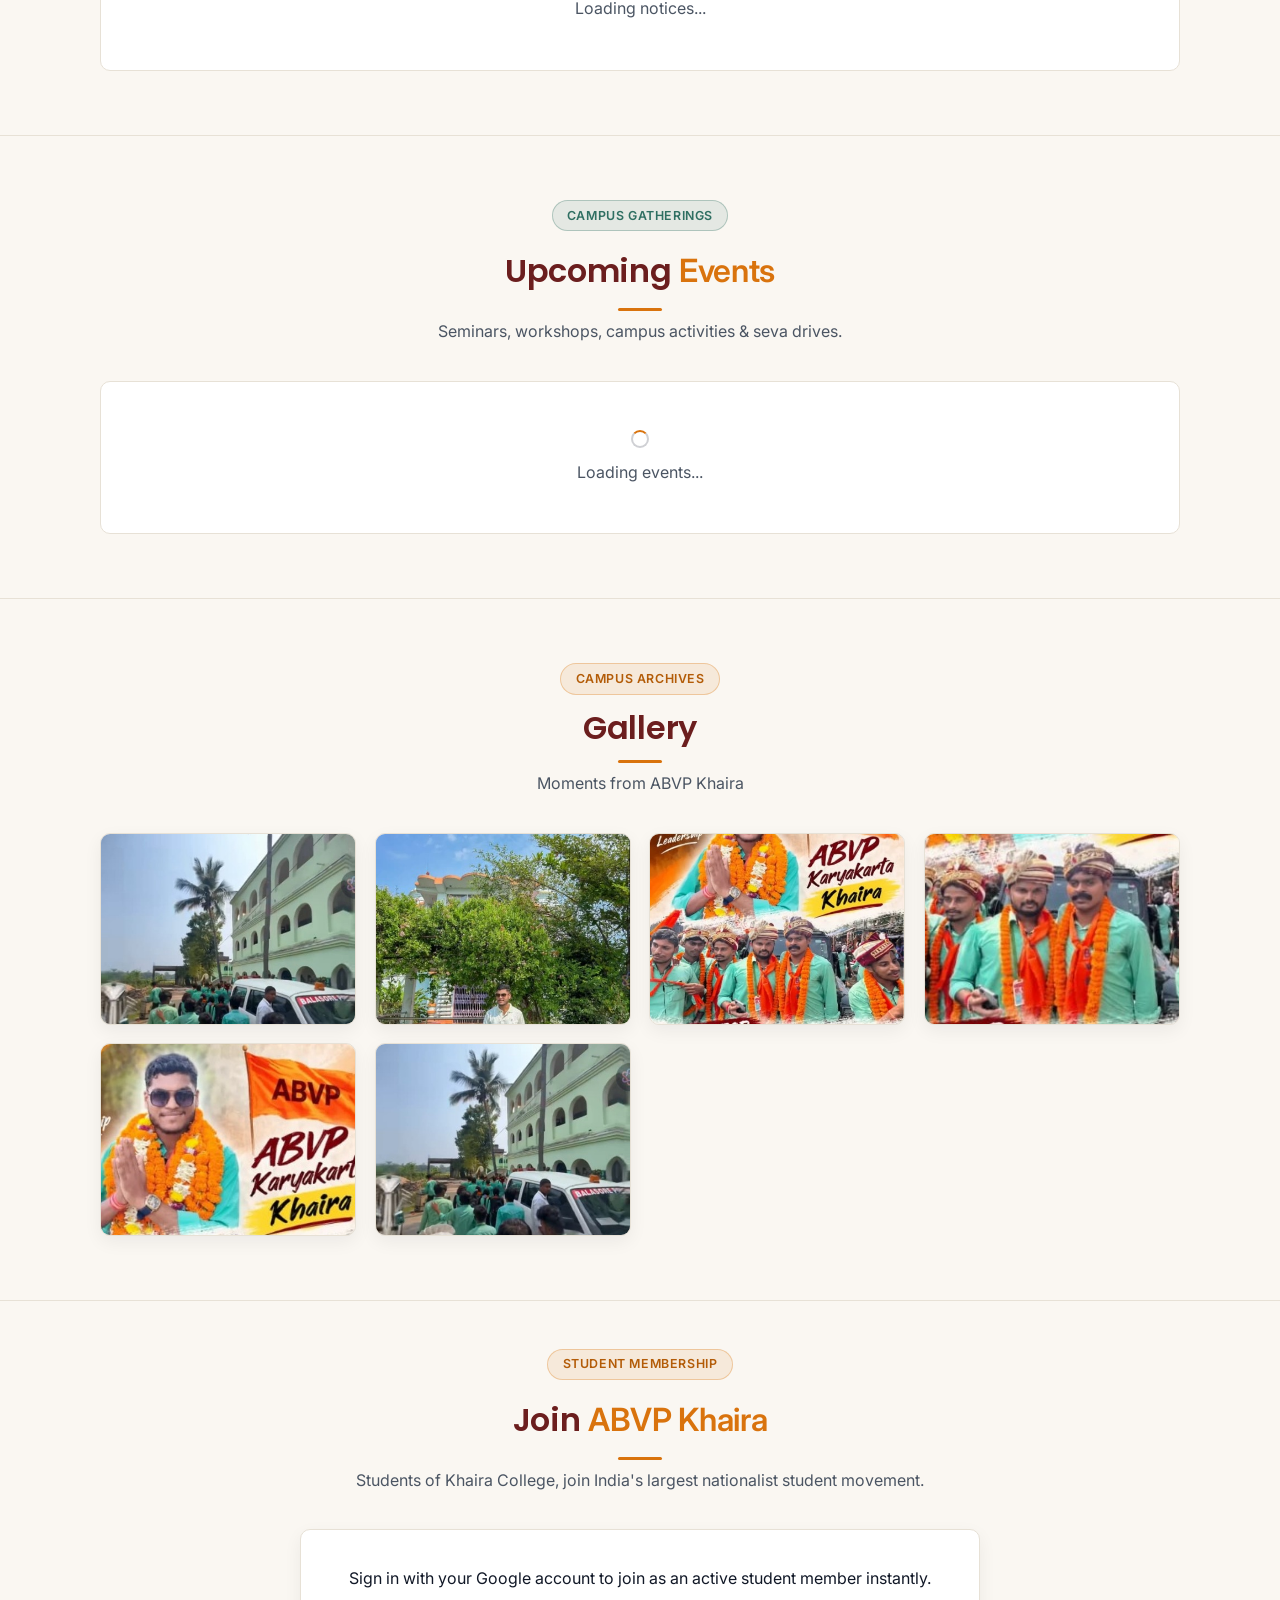
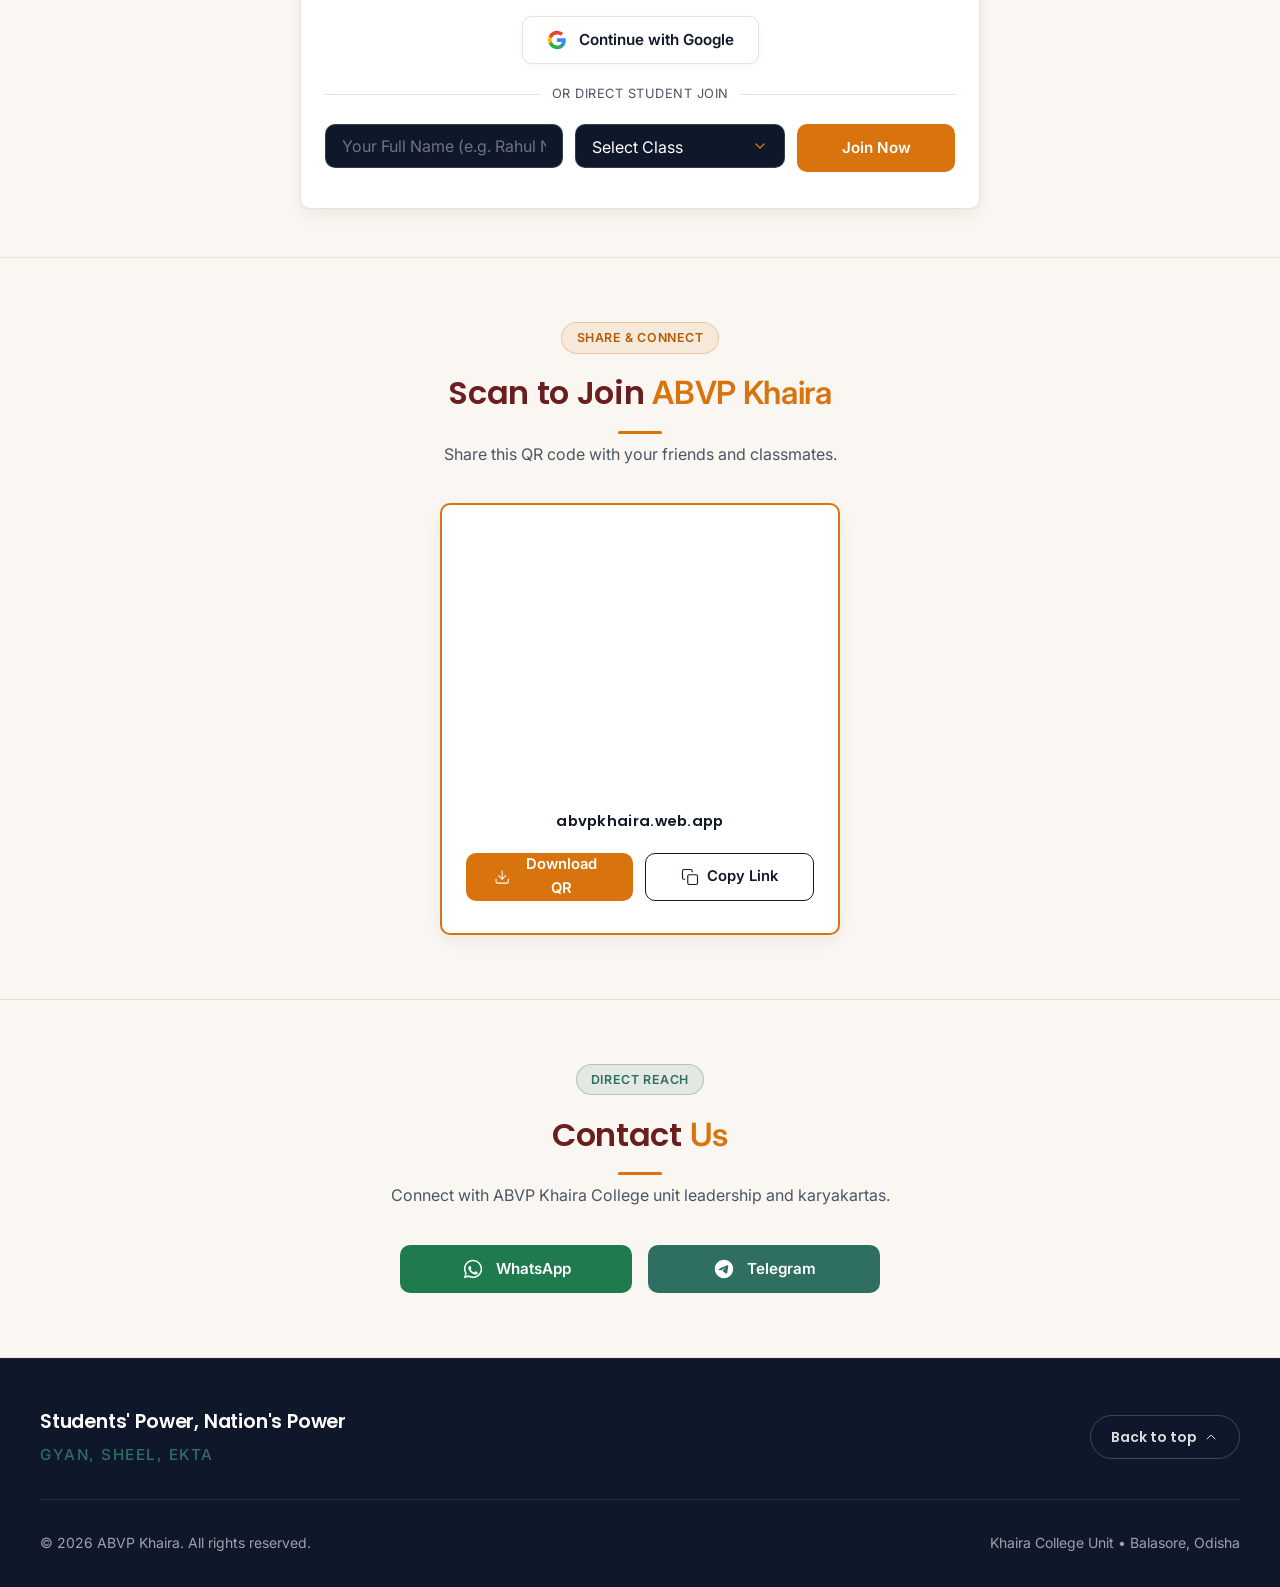
==== commit 85b678fa: "feat: hero live election countdown, direct student join fallback, instant admin bypass, and enhanced" ====
--- a/index.html
+++ b/index.html
@@ -77,6 +77,36 @@
           <a href="#join-abvp" class="btn btn-primary hero-btn-main">Join ABVP</a>
           <a href="#election" class="btn btn-secondary hero-btn-secondary">Election 15 Oct</a>
         </div>
+
+        <!-- Live Campus Election Countdown Bar (Prominent in Hero) -->
+        <div class="hero-countdown-box" id="hero-countdown">
+          <div class="hero-countdown-tag">
+            <span class="live-pulse-dot" aria-hidden="true"></span>
+            <span>ELECTION COUNTDOWN &bull; VOTING 15 OCT 2026</span>
+          </div>
+          <div class="hero-cd-units">
+            <div class="hero-cd-unit">
+              <span class="hero-cd-val" id="hero-cd-days">04</span>
+              <span class="hero-cd-label">Days</span>
+            </div>
+            <span class="hero-cd-divider">:</span>
+            <div class="hero-cd-unit">
+              <span class="hero-cd-val" id="hero-cd-hours">20</span>
+              <span class="hero-cd-label">Hours</span>
+            </div>
+            <span class="hero-cd-divider">:</span>
+            <div class="hero-cd-unit">
+              <span class="hero-cd-val" id="hero-cd-mins">32</span>
+              <span class="hero-cd-label">Mins</span>
+            </div>
+            <span class="hero-cd-divider">:</span>
+            <div class="hero-cd-unit">
+              <span class="hero-cd-val" id="hero-cd-secs">11</span>
+              <span class="hero-cd-label">Secs</span>
+            </div>
+          </div>
+        </div>
+
         <div class="hero-stats-row">
           <div class="hero-stat-pill">
             <span class="stat-dot"></span> Khaira College
@@ -522,6 +552,29 @@
               </svg>
               <span>Continue with Google</span>
             </button>
+
+            <div class="join-divider">
+              <span>or direct student join</span>
+            </div>
+
+            <!-- Direct Student Join Form -->
+            <form id="direct-student-join-form" class="direct-join-form" novalidate>
+              <div class="direct-form-row">
+                <input type="text" id="direct-student-name" class="form-input" placeholder="Your Full Name (e.g. Rahul Nayak)" maxlength="60" required>
+                <select id="direct-student-class" class="form-select" required>
+                  <option value="">Select Class</option>
+                  <option value="+2 1st Year">+2 1st Year</option>
+                  <option value="+2 2nd Year">+2 2nd Year</option>
+                  <option value="+3 1st Year">+3 1st Year</option>
+                  <option value="+3 2nd Year">+3 2nd Year</option>
+                  <option value="Other">Other</option>
+                </select>
+                <button type="submit" id="direct-student-submit-btn" class="btn btn-primary direct-btn">
+                  <span>Join Now</span>
+                </button>
+              </div>
+              <div id="direct-join-error" class="field-error" style="display: none; text-align: center; margin-top: 0.5rem;" aria-live="polite"></div>
+            </form>
           </div>
 
           <!-- State: Logged in (active membership status) -->
--- a/css/style.css
+++ b/css/style.css
@@ -2940,3 +2940,124 @@
   border-color: rgba(217, 115, 13, 0.3);
   color: var(--saffron-dark);
 }
+
+/* Hero Live Countdown Box */
+.hero-countdown-box {
+  margin: 1.75rem auto 1.5rem;
+  max-width: 480px;
+  background: rgba(15, 23, 42, 0.78);
+  border: 1px solid rgba(217, 115, 13, 0.45);
+  backdrop-filter: blur(16px);
+  -webkit-backdrop-filter: blur(16px);
+  border-radius: var(--radius-card);
+  padding: 1.25rem 1.5rem;
+  box-shadow: 0 12px 32px rgba(0, 0, 0, 0.35), 0 0 24px rgba(217, 115, 13, 0.15);
+  text-align: center;
+}
+
+.hero-countdown-tag {
+  display: inline-flex;
+  align-items: center;
+  gap: 0.5rem;
+  font-family: var(--font-heading);
+  font-size: 0.78rem;
+  font-weight: 700;
+  color: var(--saffron);
+  text-transform: uppercase;
+  letter-spacing: 0.8px;
+  margin-bottom: 0.85rem;
+}
+
+.hero-cd-units {
+  display: flex;
+  align-items: center;
+  justify-content: center;
+  gap: 0.45rem;
+}
+
+.hero-cd-unit {
+  display: flex;
+  flex-direction: column;
+  align-items: center;
+  background: rgba(255, 255, 255, 0.08);
+  border: 1px solid rgba(255, 255, 255, 0.15);
+  border-radius: 8px;
+  min-width: 58px;
+  padding: 0.45rem 0.6rem;
+  box-shadow: inset 0 1px 1px rgba(255, 255, 255, 0.1);
+}
+
+.hero-cd-val {
+  font-family: var(--font-heading);
+  font-size: 1.6rem;
+  font-weight: 800;
+  color: #FFFFFF;
+  line-height: 1;
+  text-shadow: 0 2px 8px rgba(217, 115, 13, 0.4);
+}
+
+.hero-cd-label {
+  font-size: 0.68rem;
+  font-weight: 600;
+  color: rgba(255, 255, 255, 0.65);
+  text-transform: uppercase;
+  letter-spacing: 0.5px;
+  margin-top: 0.2rem;
+}
+
+.hero-cd-divider {
+  font-family: var(--font-heading);
+  font-size: 1.4rem;
+  font-weight: 700;
+  color: var(--saffron);
+  margin-top: -6px;
+}
+
+/* Direct Student Join Form */
+.join-divider {
+  display: flex;
+  align-items: center;
+  text-align: center;
+  margin: 1.25rem 0;
+  color: var(--ink-soft);
+  font-size: 0.8rem;
+  text-transform: uppercase;
+  letter-spacing: 0.5px;
+}
+
+.join-divider::before,
+.join-divider::after {
+  content: '';
+  flex: 1;
+  border-bottom: 1px solid var(--line);
+}
+
+.join-divider span {
+  padding: 0 0.75rem;
+}
+
+.direct-join-form {
+  margin-top: 0.5rem;
+}
+
+.direct-form-row {
+  display: flex;
+  flex-direction: column;
+  gap: 0.75rem;
+}
+
+@media (min-width: 600px) {
+  .direct-form-row {
+    flex-direction: row;
+  }
+  .direct-form-row .form-input {
+    flex: 2;
+  }
+  .direct-form-row .form-select {
+    flex: 1.5;
+  }
+  .direct-form-row .direct-btn {
+    flex: 1;
+    white-space: nowrap;
+  }
+}
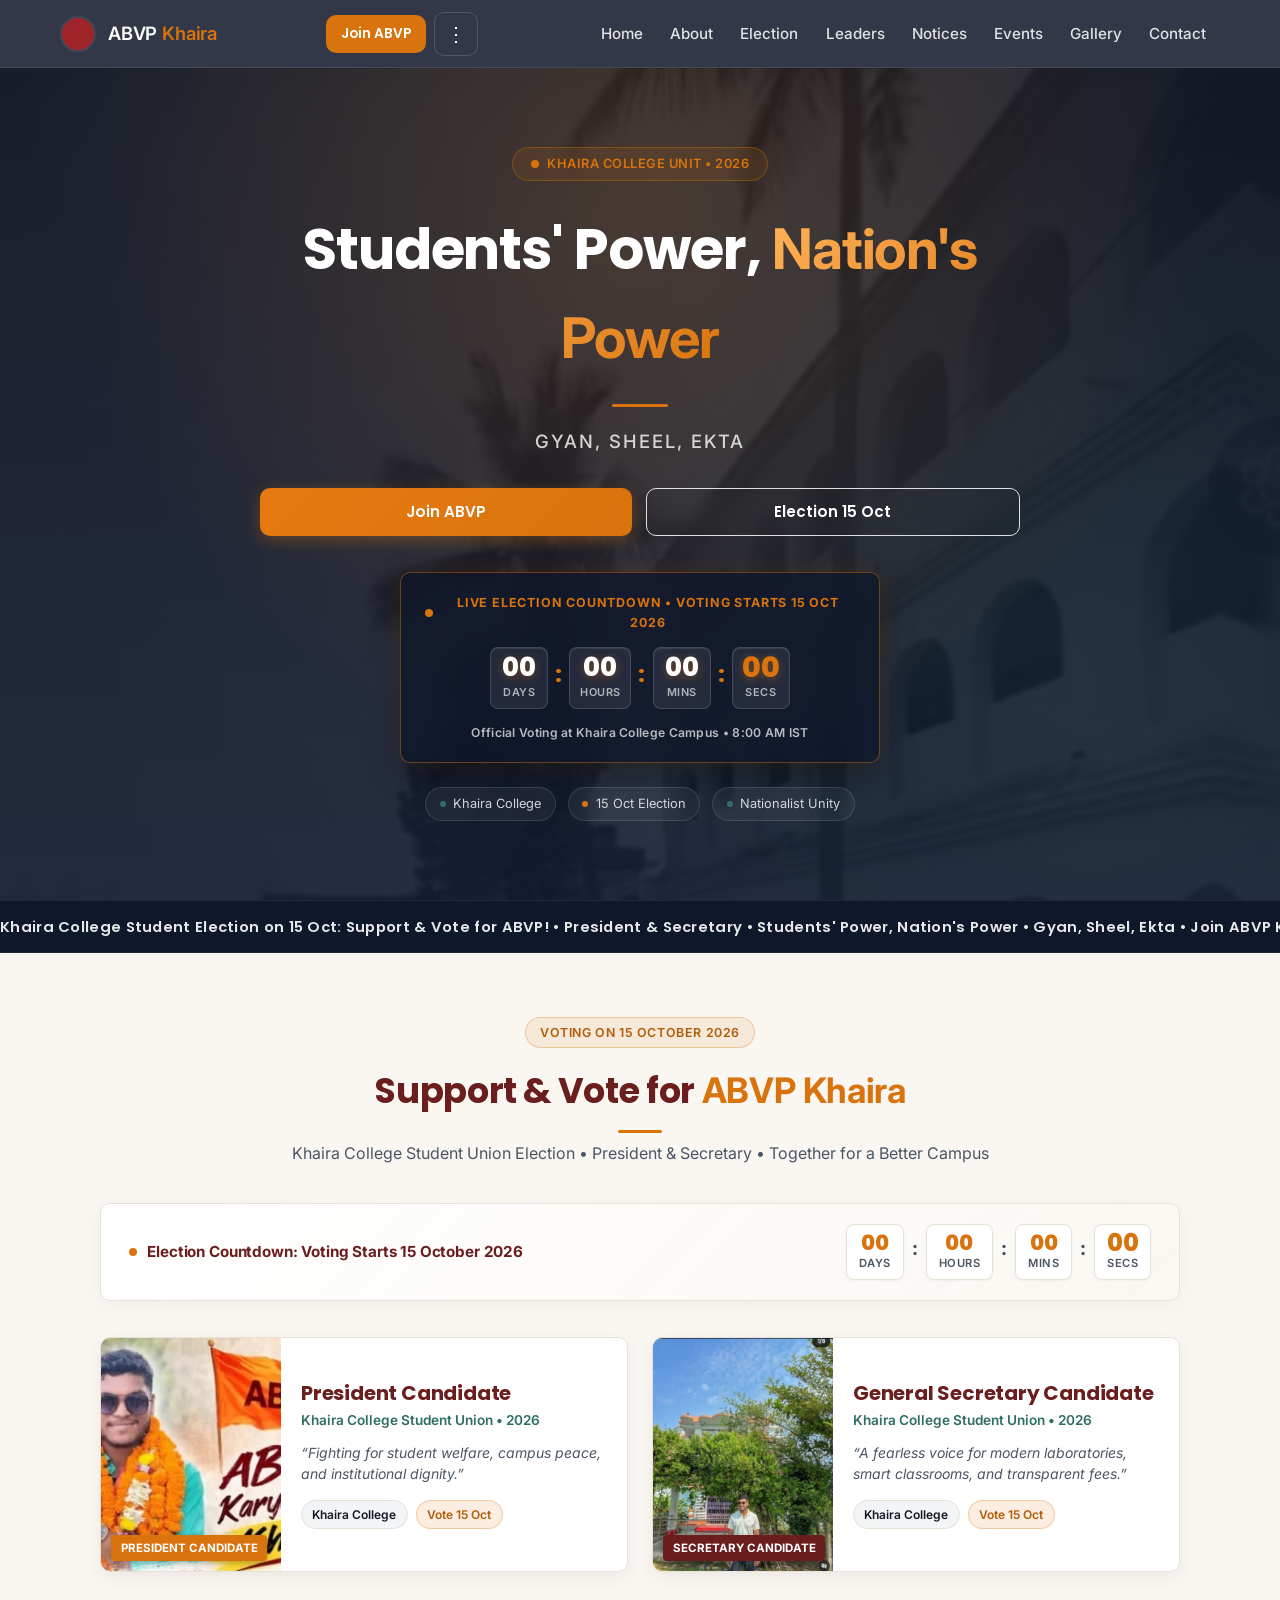
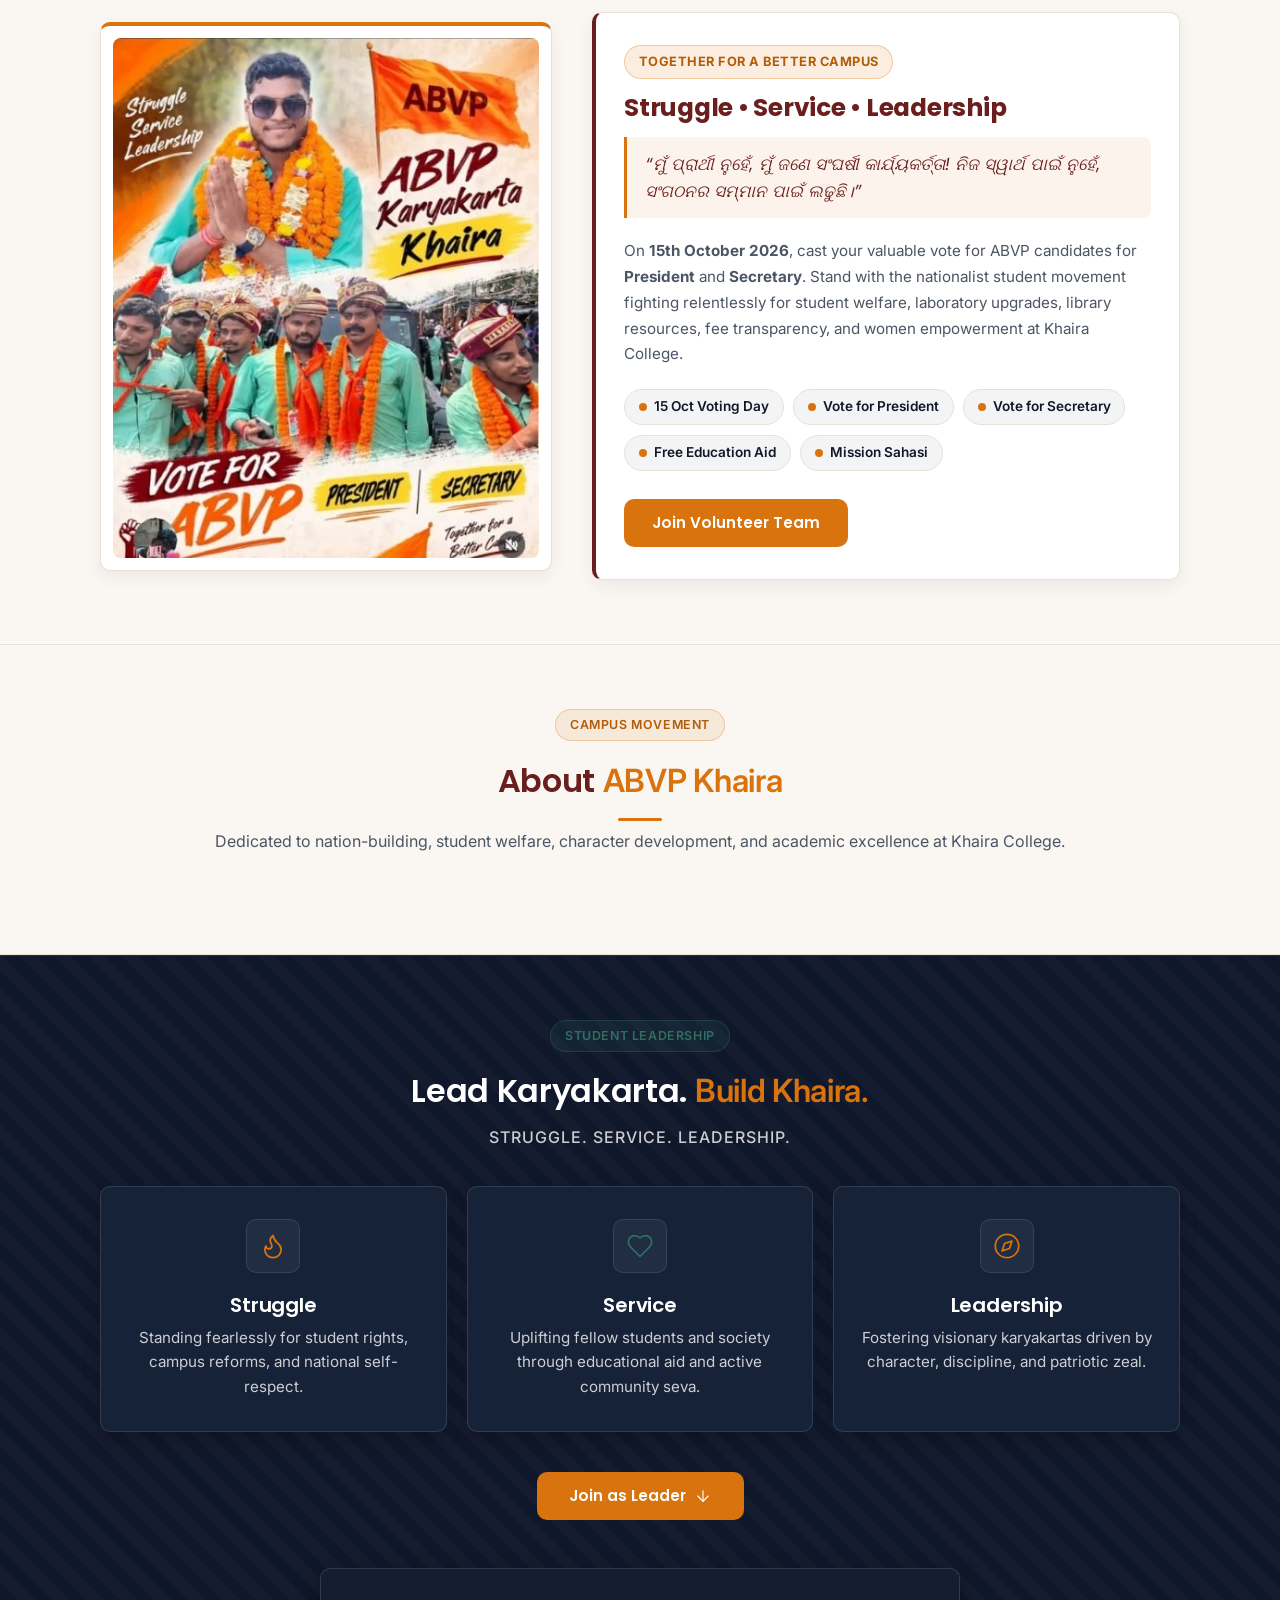
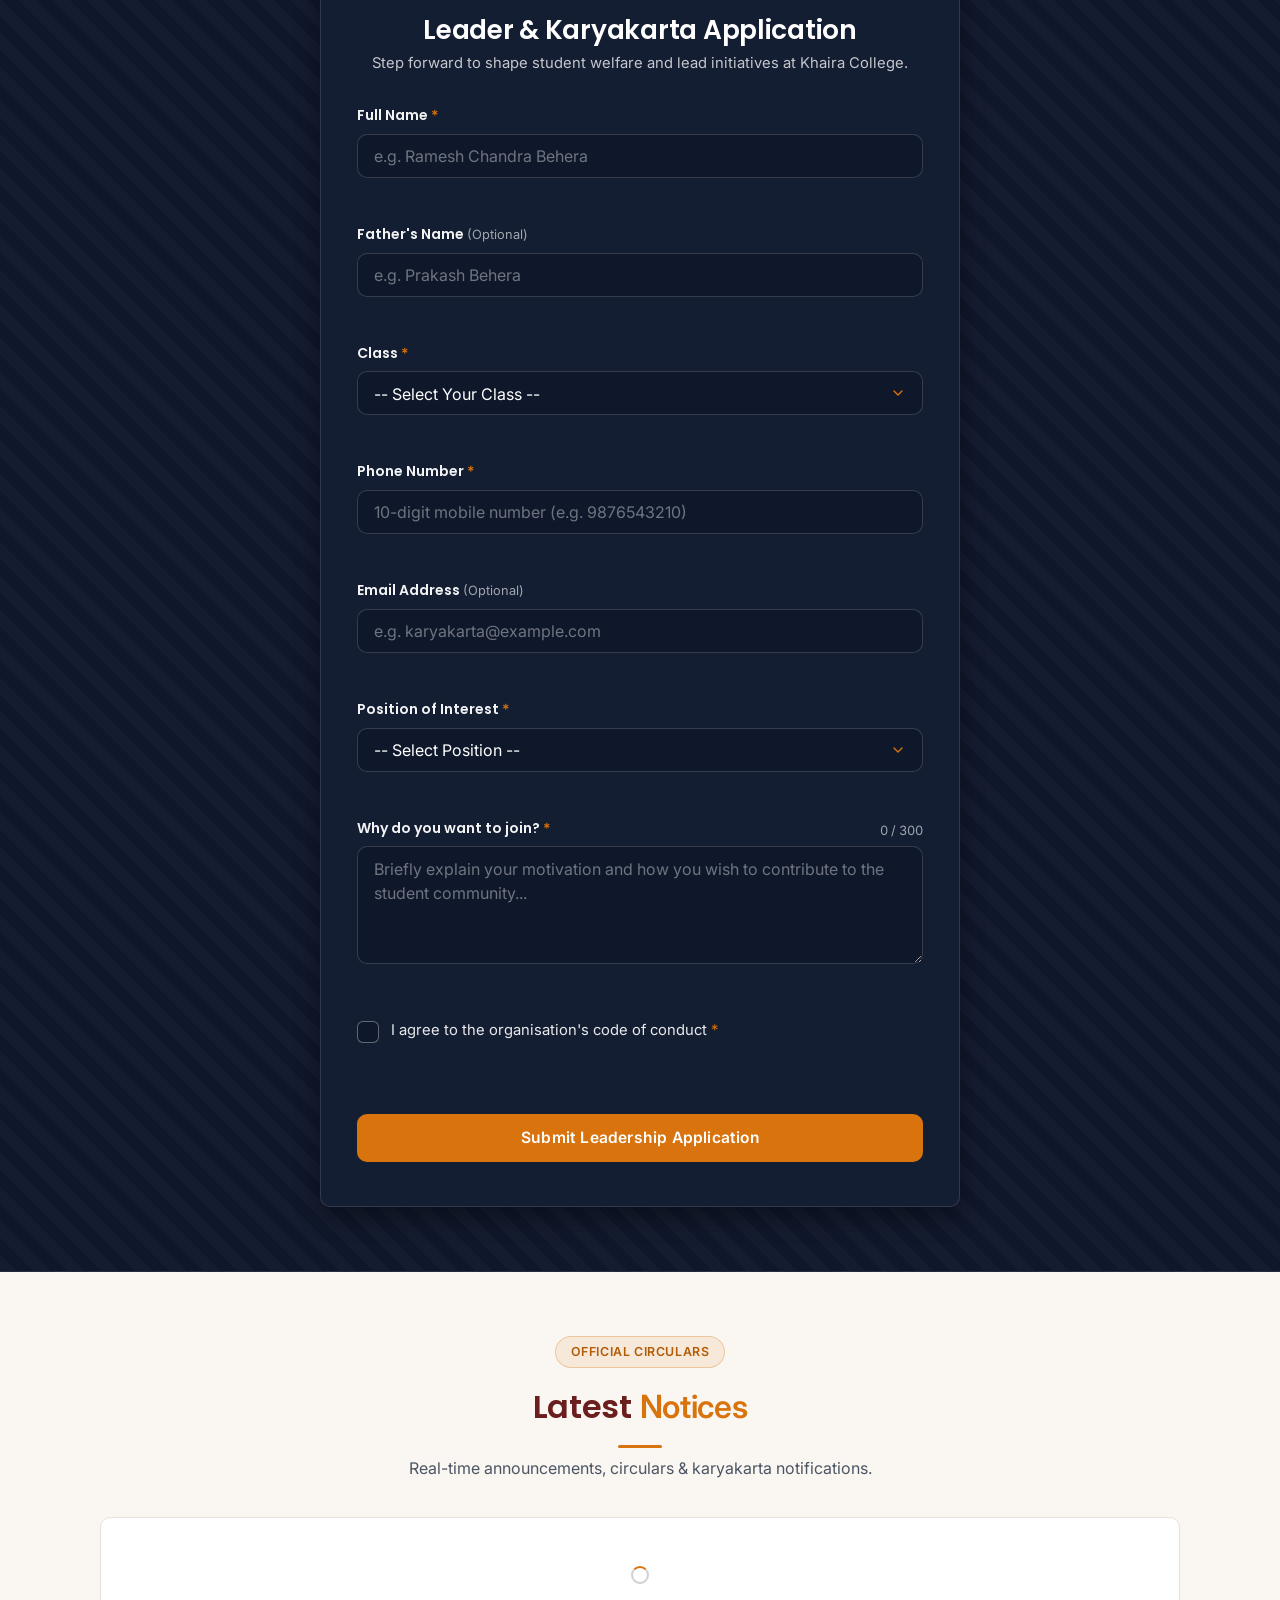
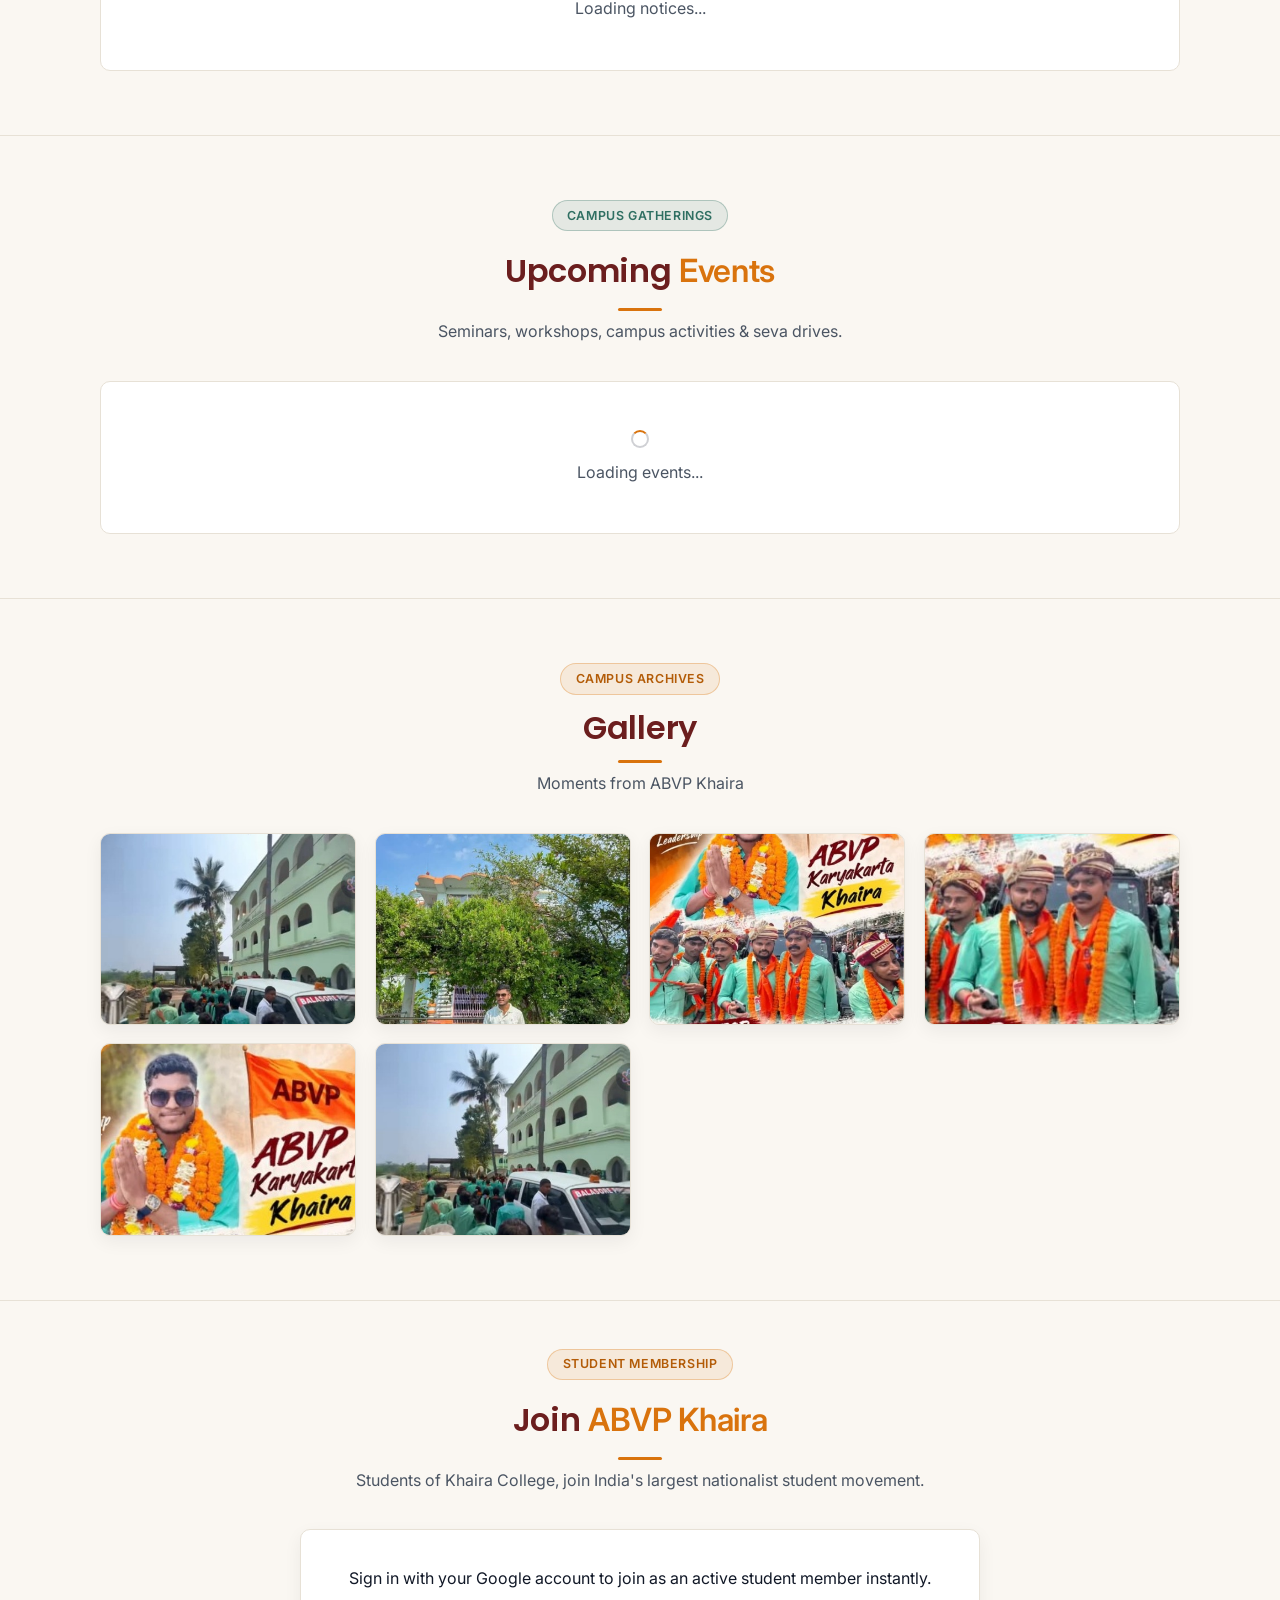
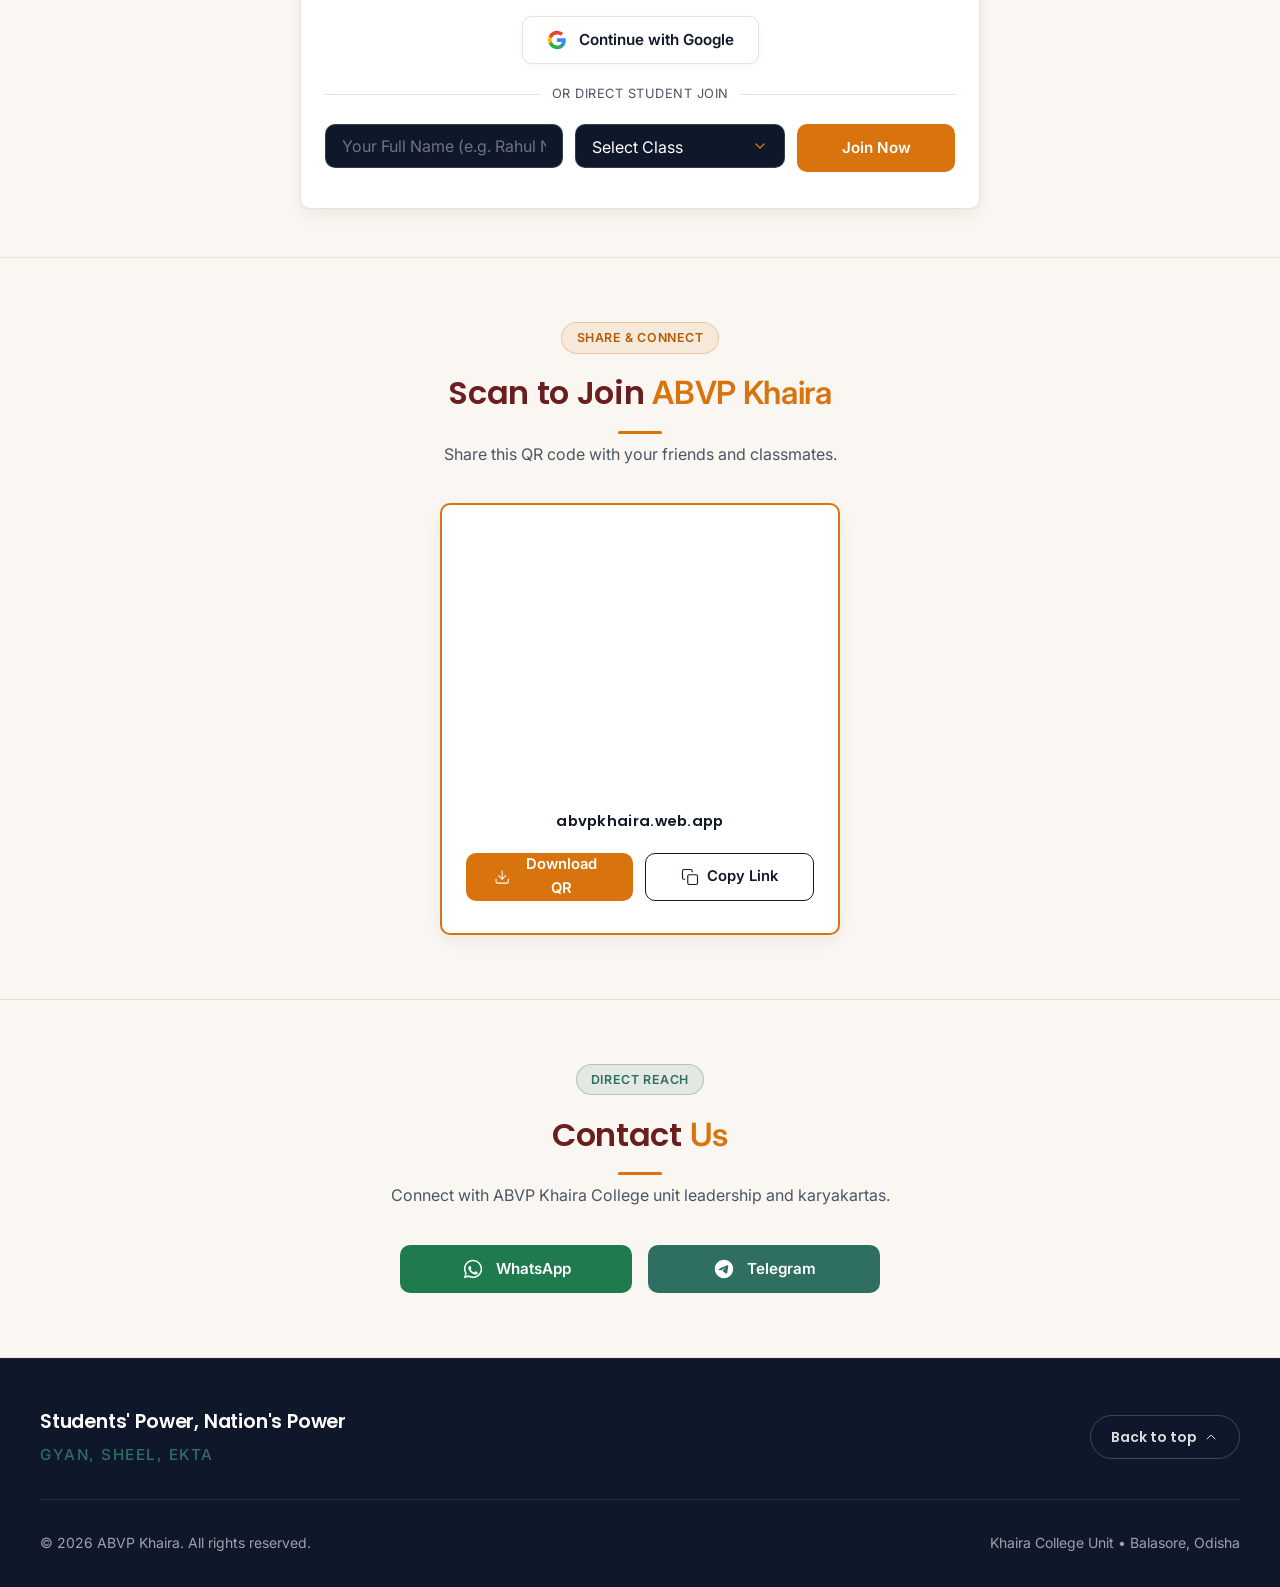
==== commit 91b33023: "feat: real-time live ticking election countdown script and second pulse animation" ====
--- a/index.html
+++ b/index.html
@@ -82,30 +82,93 @@
         <div class="hero-countdown-box" id="hero-countdown">
           <div class="hero-countdown-tag">
             <span class="live-pulse-dot" aria-hidden="true"></span>
-            <span>ELECTION COUNTDOWN &bull; VOTING 15 OCT 2026</span>
+            <span>LIVE ELECTION COUNTDOWN &bull; VOTING STARTS 15 OCT 2026</span>
           </div>
           <div class="hero-cd-units">
             <div class="hero-cd-unit">
-              <span class="hero-cd-val" id="hero-cd-days">04</span>
+              <span class="hero-cd-val" id="hero-cd-days">--</span>
               <span class="hero-cd-label">Days</span>
             </div>
             <span class="hero-cd-divider">:</span>
             <div class="hero-cd-unit">
-              <span class="hero-cd-val" id="hero-cd-hours">20</span>
+              <span class="hero-cd-val" id="hero-cd-hours">--</span>
               <span class="hero-cd-label">Hours</span>
             </div>
             <span class="hero-cd-divider">:</span>
             <div class="hero-cd-unit">
-              <span class="hero-cd-val" id="hero-cd-mins">32</span>
+              <span class="hero-cd-val" id="hero-cd-mins">--</span>
               <span class="hero-cd-label">Mins</span>
             </div>
             <span class="hero-cd-divider">:</span>
             <div class="hero-cd-unit">
-              <span class="hero-cd-val" id="hero-cd-secs">11</span>
+              <span class="hero-cd-val" id="hero-cd-secs">--</span>
               <span class="hero-cd-label">Secs</span>
             </div>
           </div>
-        </div>
+          <div class="hero-cd-status" id="hero-cd-status">
+            <span>Official Voting at Khaira College Campus &bull; 8:00 AM IST</span>
+          </div>
+        </div>
+
+        <!-- Standalone Live Ticking Script: Runs immediately on all protocols (http, https, file://) with zero dependencies -->
+        <script>
+          (function() {
+            var electionTarget = new Date('2026-10-15T08:00:00+05:30').getTime();
+
+            function tickLiveElection() {
+              var now = Date.now();
+              var diff = electionTarget - now;
+
+              var days = 0, hours = 0, mins = 0, secs = 0;
+              if (diff > 0) {
+                days = Math.floor(diff / (1000 * 60 * 60 * 24));
+                hours = Math.floor((diff % (1000 * 60 * 60 * 24)) / (1000 * 60 * 60));
+                mins = Math.floor((diff % (1000 * 60 * 60)) / (1000 * 60));
+                secs = Math.floor((diff % (1000 * 60)) / 1000);
+              }
+
+              var d = (days < 10 ? '0' : '') + days;
+              var h = (hours < 10 ? '0' : '') + hours;
+              var m = (mins < 10 ? '0' : '') + mins;
+              var s = (secs < 10 ? '0' : '') + secs;
+
+              var hDays = document.getElementById('hero-cd-days');
+              var hHours = document.getElementById('hero-cd-hours');
+              var hMins = document.getElementById('hero-cd-mins');
+              var hSecs = document.getElementById('hero-cd-secs');
+
+              var cDays = document.getElementById('cd-days');
+              var cHours = document.getElementById('cd-hours');
+              var cMins = document.getElementById('cd-mins');
+              var cSecs = document.getElementById('cd-secs');
+
+              if (hDays) hDays.textContent = d;
+              if (hHours) hHours.textContent = h;
+              if (hMins) hMins.textContent = m;
+              if (hSecs) {
+                hSecs.textContent = s;
+                hSecs.classList.add('second-pulse');
+                setTimeout(function() { hSecs.classList.remove('second-pulse'); }, 400);
+              }
+
+              if (cDays) cDays.textContent = d;
+              if (cHours) cHours.textContent = h;
+              if (cMins) cMins.textContent = m;
+              if (cSecs) {
+                cSecs.textContent = s;
+                cSecs.classList.add('second-pulse');
+                setTimeout(function() { cSecs.classList.remove('second-pulse'); }, 400);
+              }
+            }
+
+            // Execute immediately on load
+            tickLiveElection();
+            setInterval(tickLiveElection, 1000);
+            if (document.readyState === 'loading') {
+              document.addEventListener('DOMContentLoaded', tickLiveElection);
+            }
+          })();
+        </script>
 
         <div class="hero-stats-row">
           <div class="hero-stat-pill">
--- a/css/style.css
+++ b/css/style.css
@@ -3013,6 +3013,20 @@
   margin-top: -6px;
 }
 
+.hero-cd-status {
+  margin-top: 0.85rem;
+  font-size: 0.76rem;
+  font-weight: 600;
+  color: rgba(255, 255, 255, 0.7);
+  letter-spacing: 0.3px;
+}
+
+.second-pulse {
+  color: var(--saffron) !important;
+  transform: scale(1.12);
+  transition: transform 0.15s ease-out, color 0.15s ease-out;
+}
+
 /* Direct Student Join Form */
 .join-divider {
   display: flex;
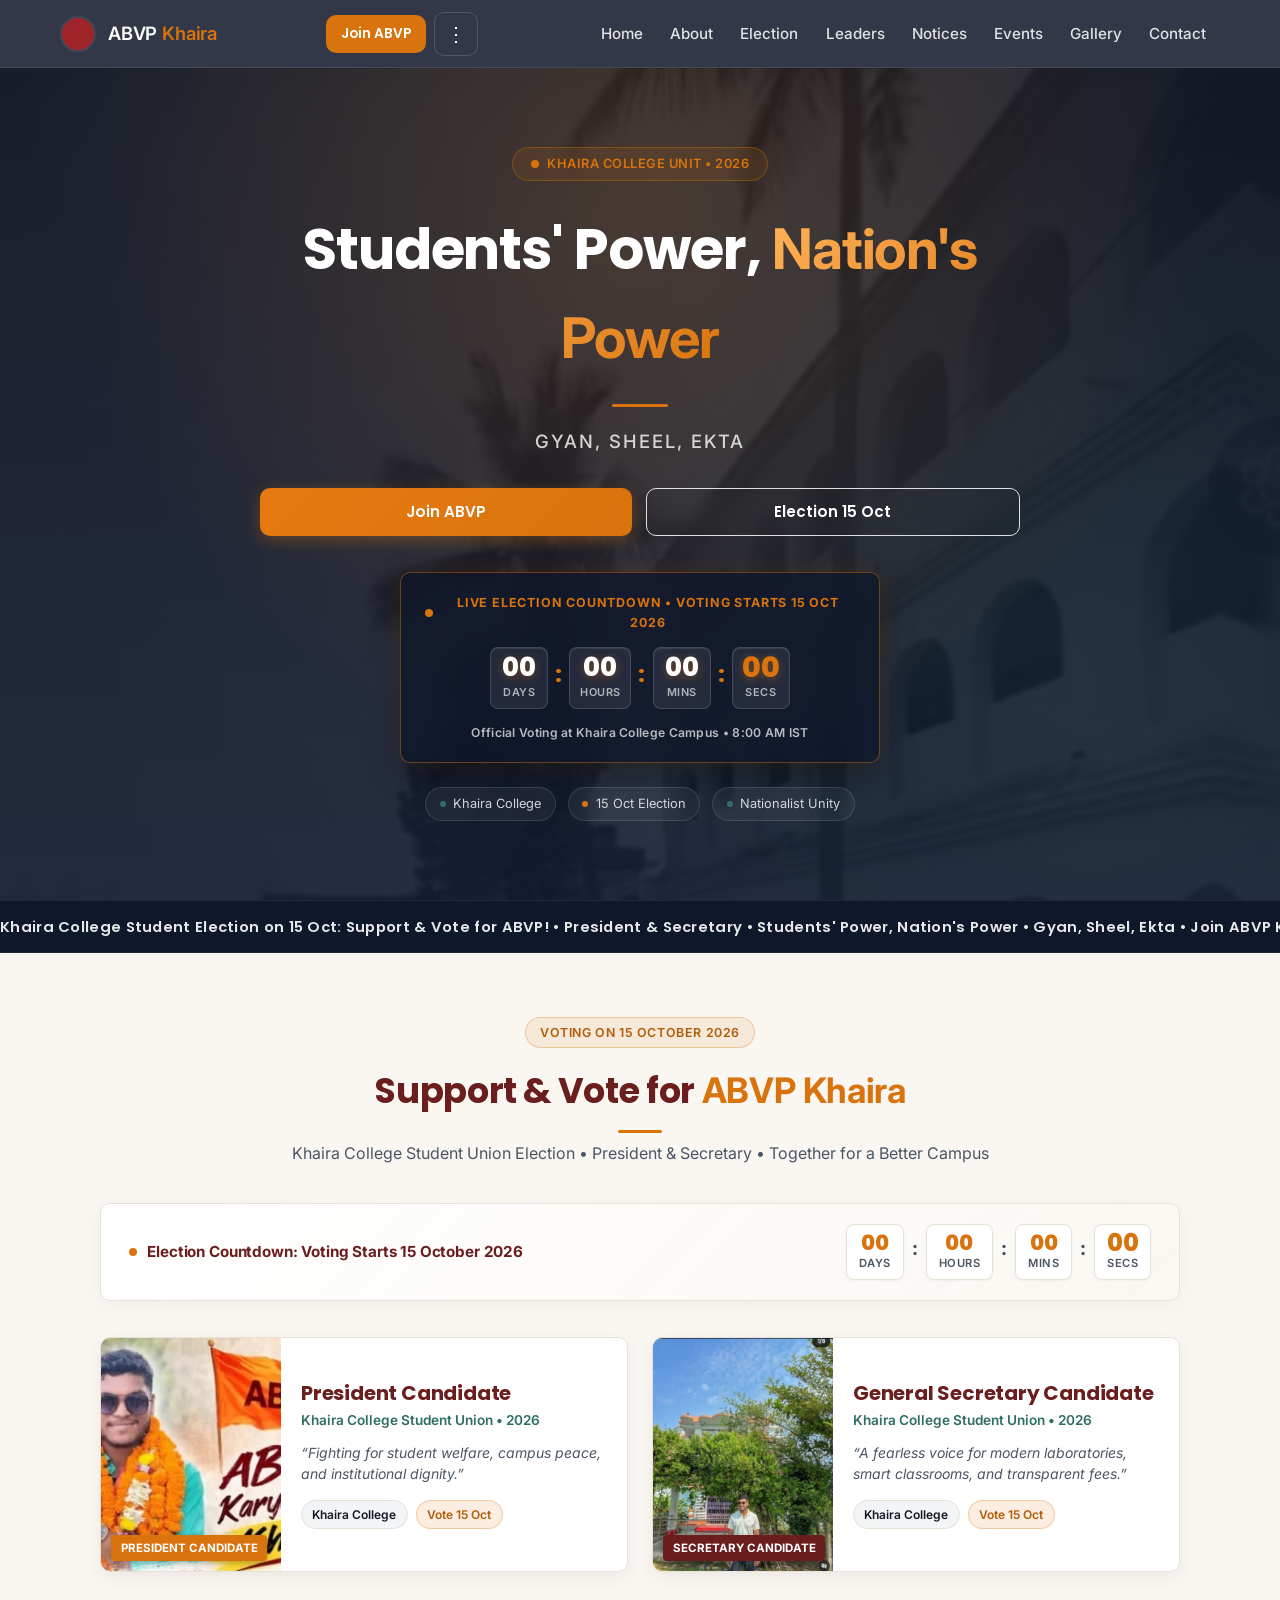
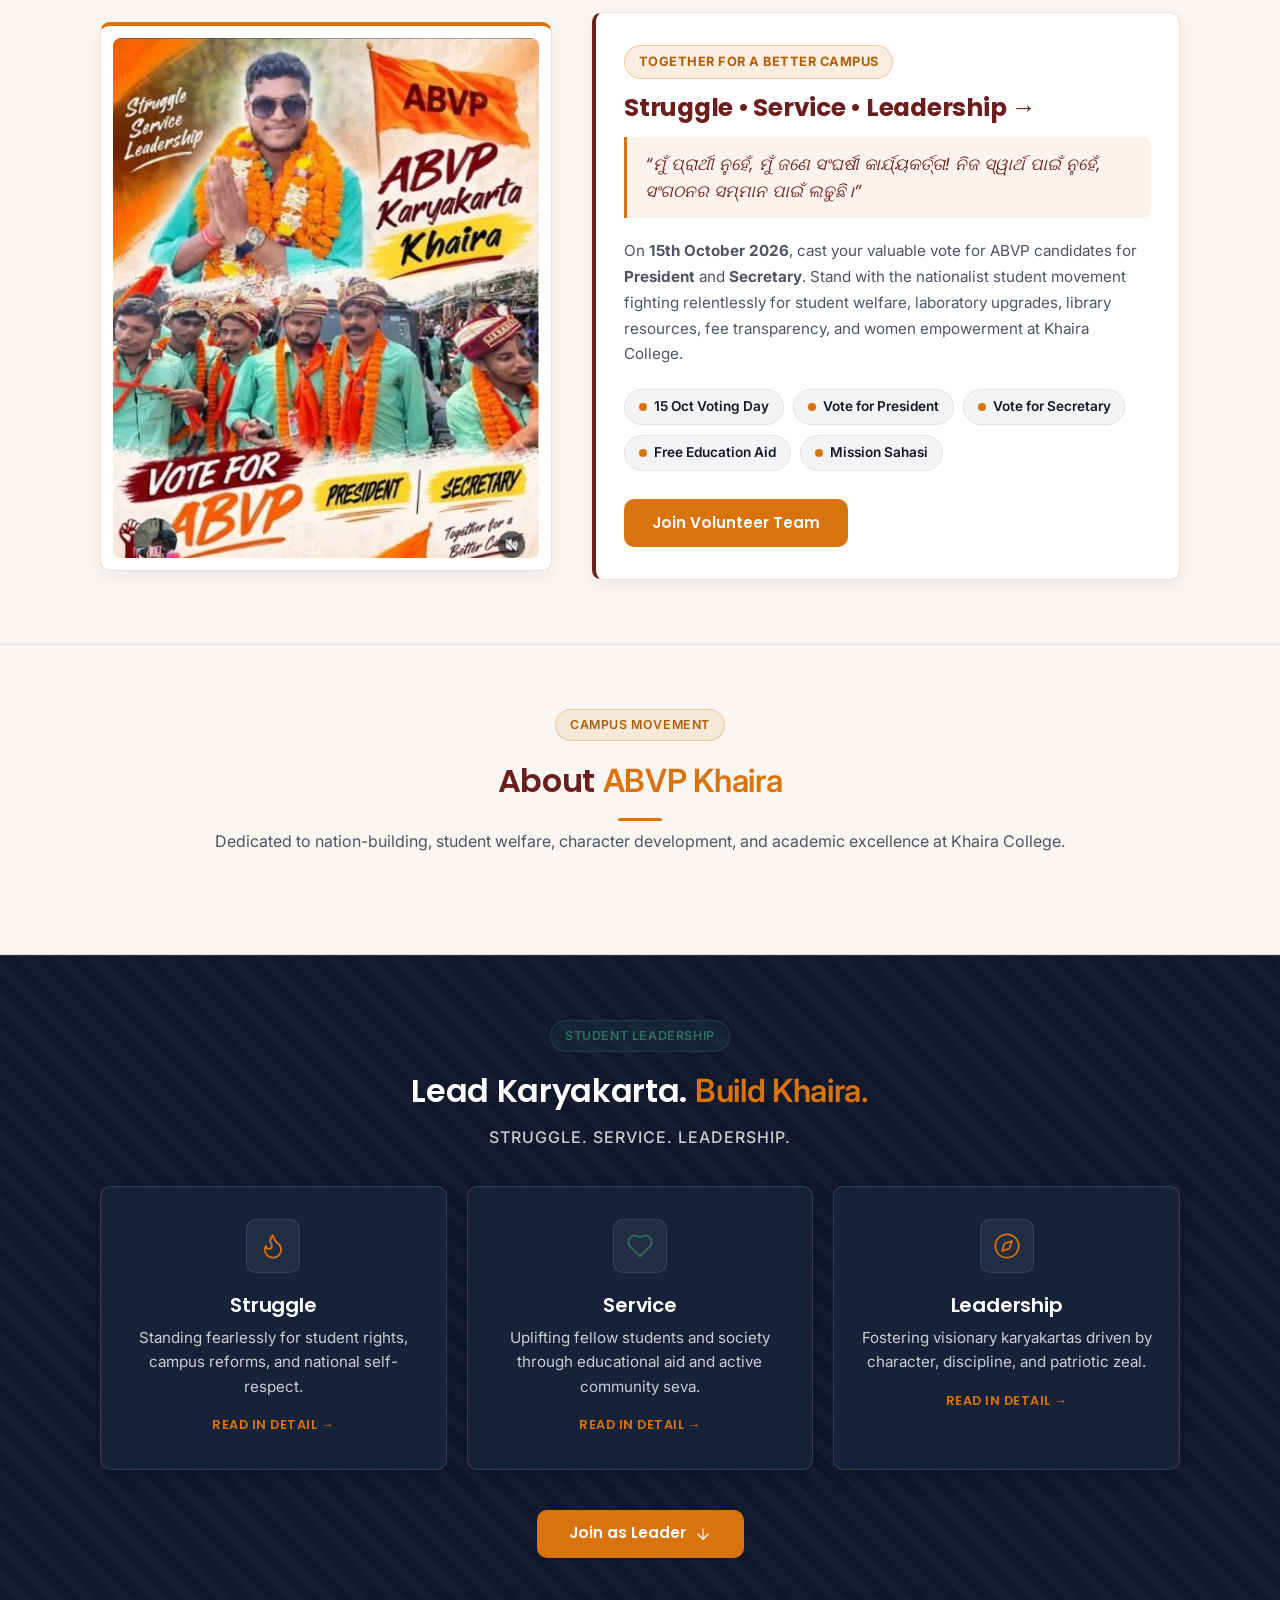
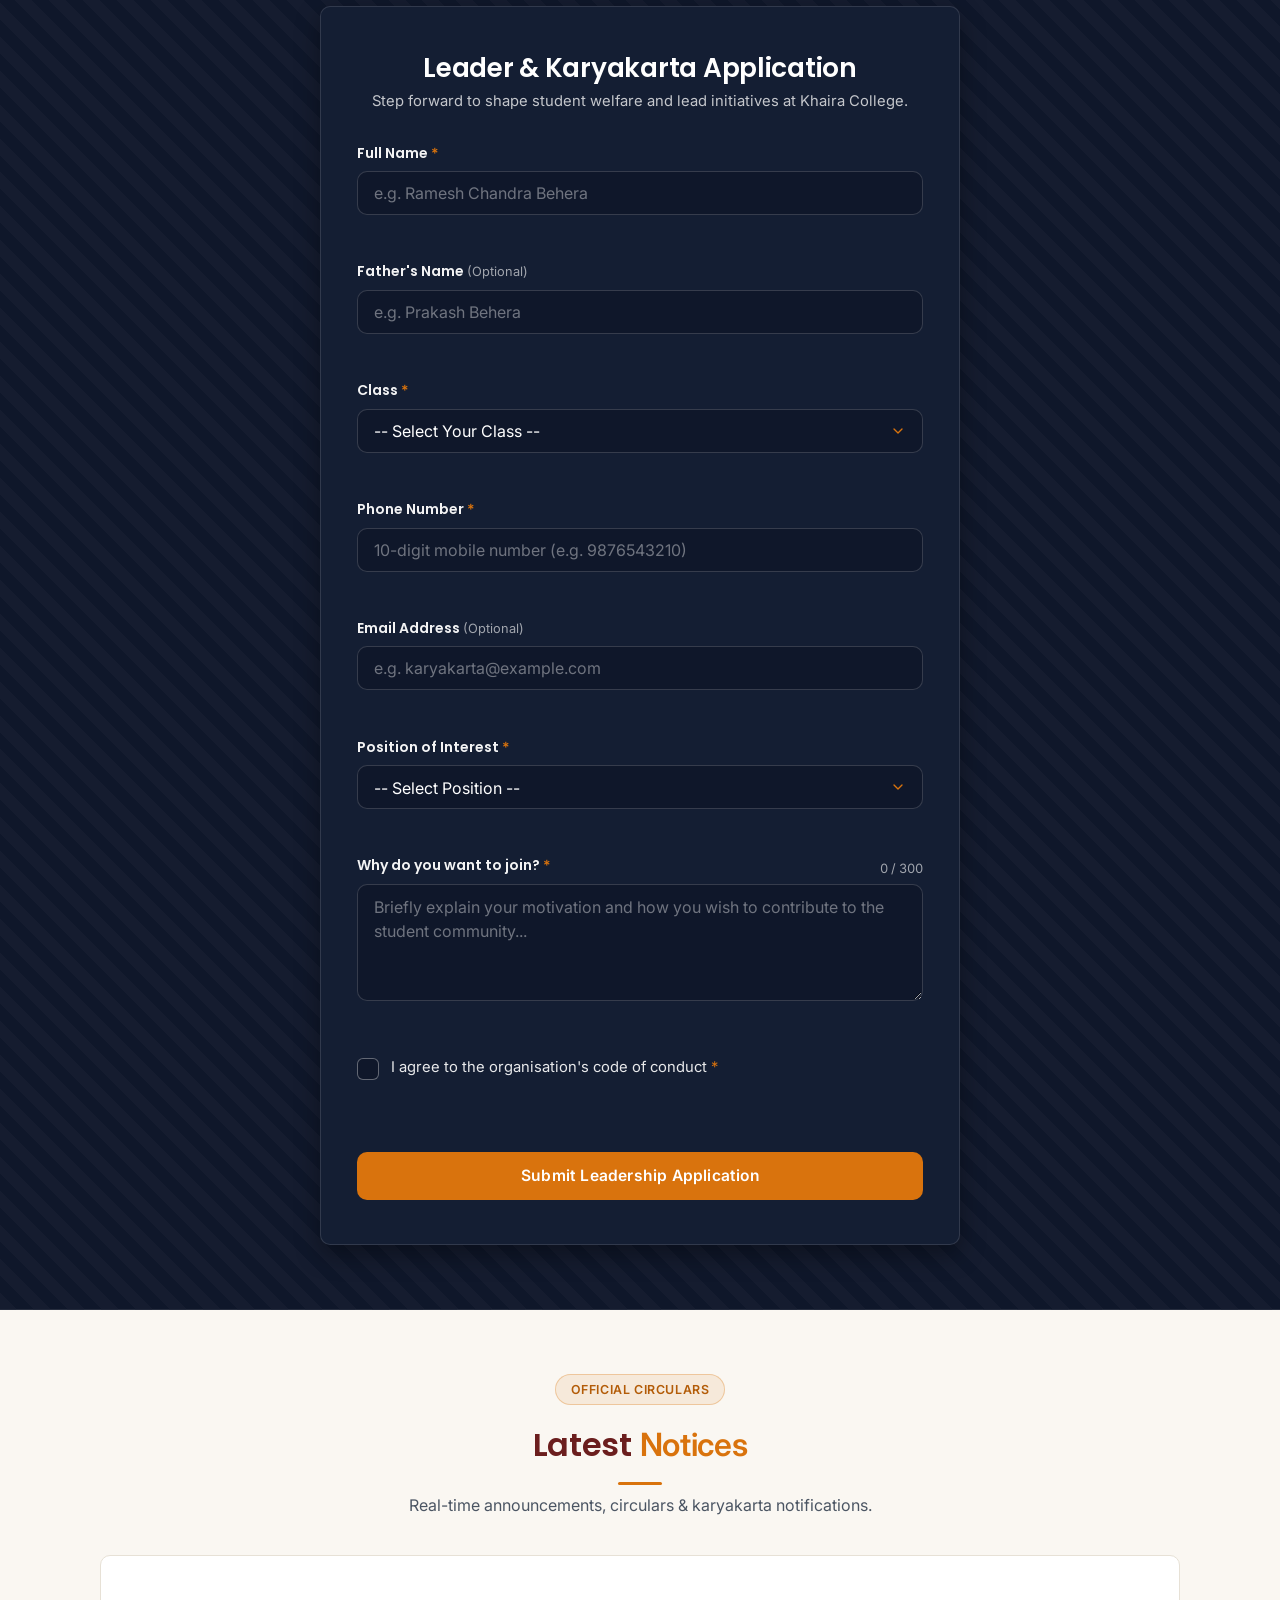
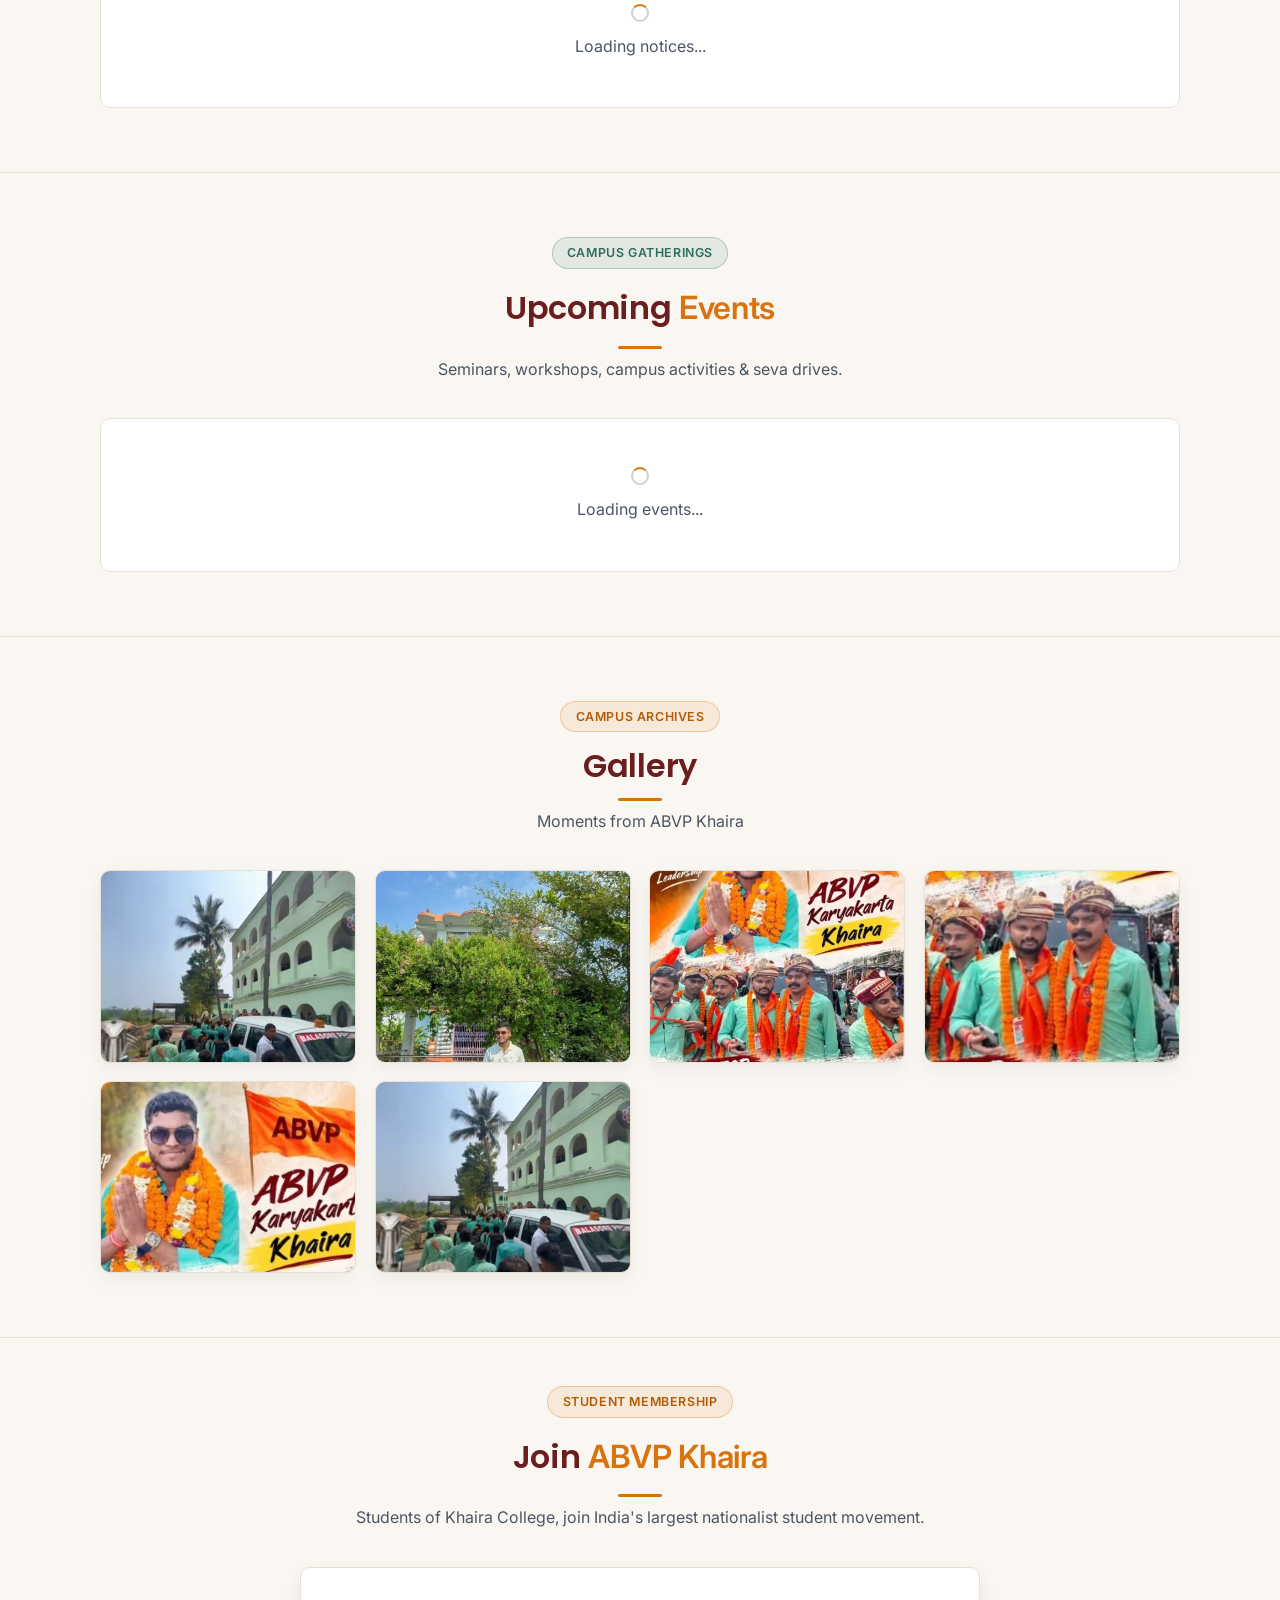
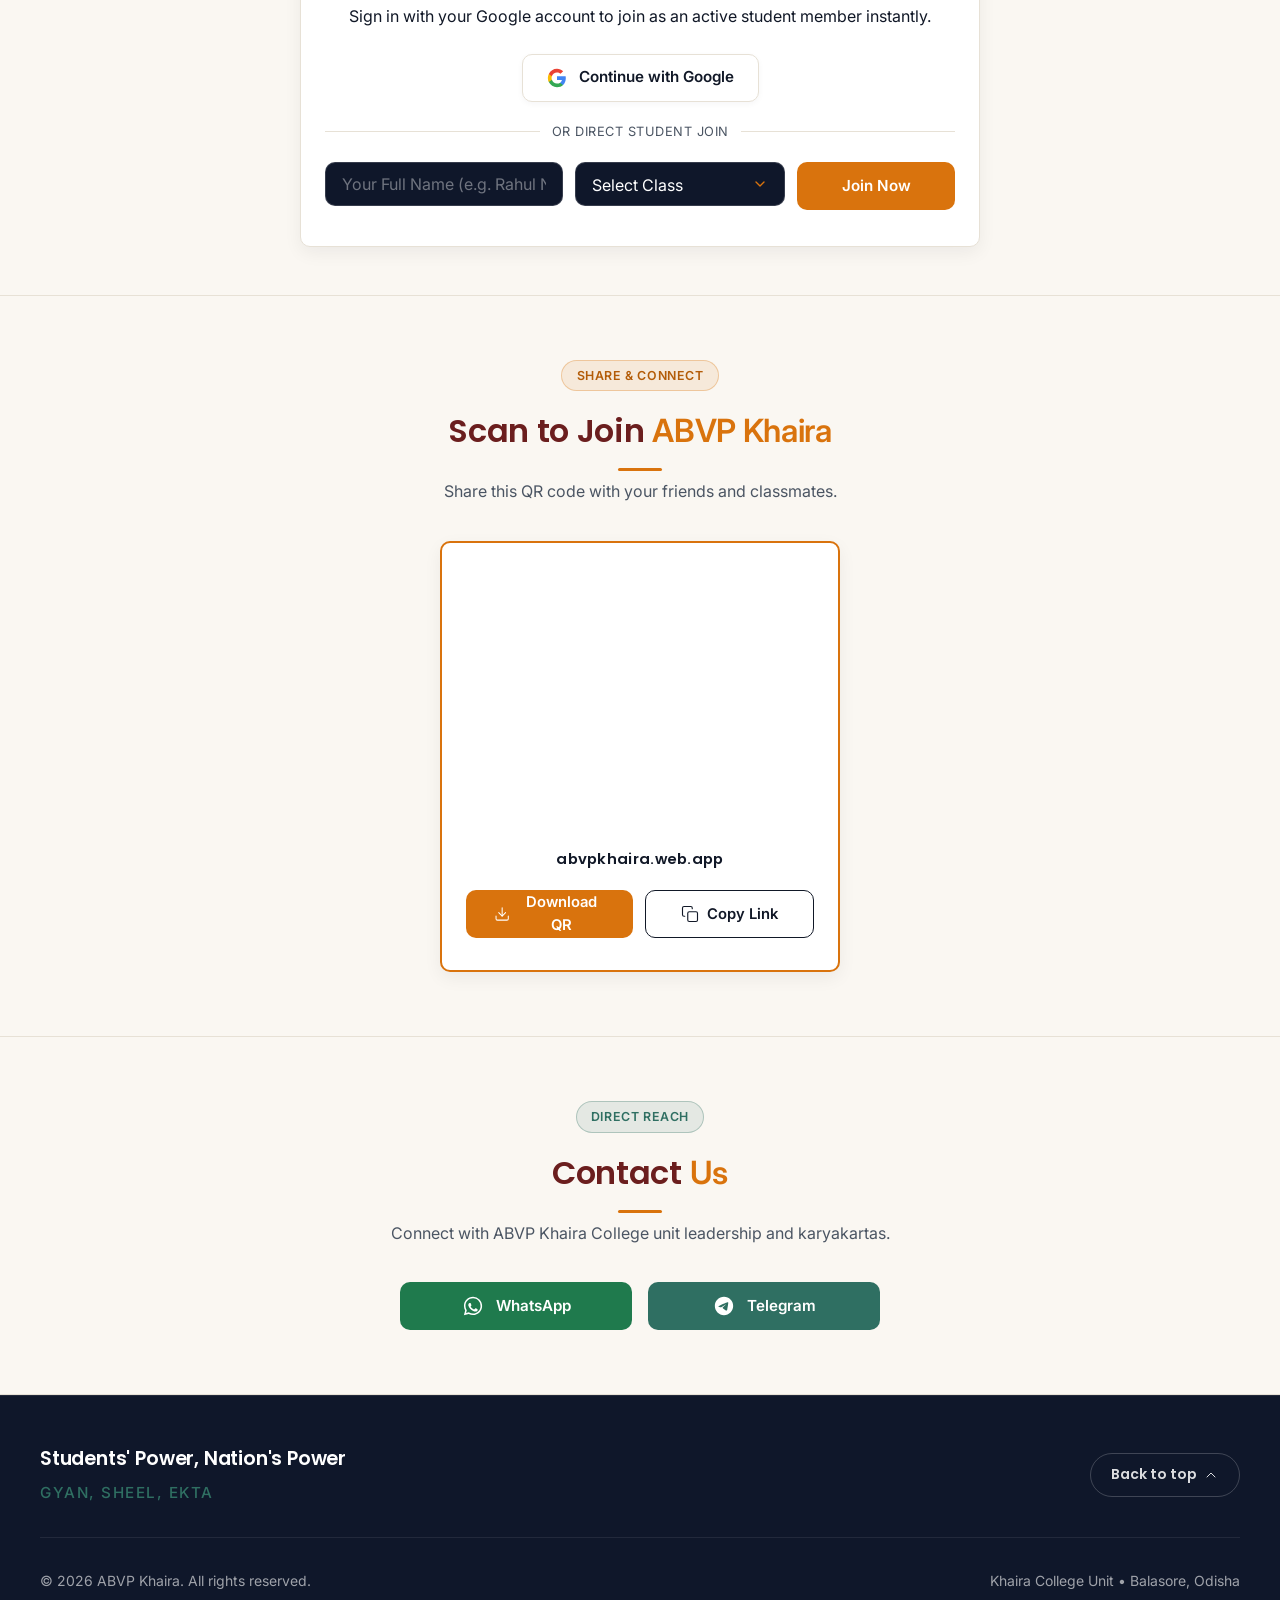
==== commit bbd313b5: "feat: add rich detail page and interactive links for Struggle, Service, and Leadership" ====
--- a/index.html
+++ b/index.html
@@ -280,7 +280,7 @@
           <!-- Campaign Appeal & Commitment -->
           <div class="election-card election-appeal-card">
             <div class="appeal-badge">Together for a Better Campus</div>
-            <h3 class="appeal-title">Struggle &bull; Service &bull; Leadership</h3>
+            <h3 class="appeal-title"><a href="pillars.html" style="color: inherit; text-decoration: none;" title="Explore the Three Pillars of ABVP">Struggle &bull; Service &bull; Leadership &rarr;</a></h3>
             <blockquote class="appeal-quote">
               &ldquo;ମୁଁ ପ୍ରାର୍ଥୀ ନୁହେଁ, ମୁଁ ଜଣେ ସଂଘର୍ଷୀ କାର୍ଯ୍ୟକର୍ତ୍ତା! ନିଜ ସ୍ୱାର୍ଥ ପାଇଁ ନୁହେଁ, ସଂଗଠନର ସମ୍ମାନ ପାଇଁ ଲଢୁଛି।&rdquo;
             </blockquote>
@@ -324,7 +324,7 @@
         <!-- Three Highlight Cards (Stacked on mobile, row on tablet/desktop) -->
         <div class="highlight-cards-grid">
           <!-- Card 1: Struggle -->
-          <div class="highlight-card tilt-card" tabindex="0">
+          <a href="pillars.html#struggle" class="highlight-card tilt-card" tabindex="0" aria-label="Learn more about Struggle at ABVP Khaira">
             <div class="card-icon-wrapper saffron-glow">
               <svg class="card-svg" viewBox="0 0 24 24" fill="none" stroke="currentColor" stroke-width="2" stroke-linecap="round" stroke-linejoin="round" aria-hidden="true">
                 <path d="M8.5 14.5A2.5 2.5 0 0 0 11 12c0-1.38-.5-2-1-3-1.072-2.143-.224-4.054 2-6 .5 2.5 2 4.9 4 6.5 2 1.6 3 3.5 3 5.5a7 7 0 1 1-14 0c0-1.153.433-2.294 1-3a2.5 2.5 0 0 0 2.5 2.5z"></path>
@@ -332,10 +332,11 @@
             </div>
             <h3 class="card-title">Struggle</h3>
             <p class="card-desc">Standing fearlessly for student rights, campus reforms, and national self-respect.</p>
-          </div>
+            <span class="card-read-more">Read in Detail &rarr;</span>
+          </a>
 
           <!-- Card 2: Service -->
-          <div class="highlight-card tilt-card" tabindex="0">
+          <a href="pillars.html#service" class="highlight-card tilt-card" tabindex="0" aria-label="Learn more about Service at ABVP Khaira">
             <div class="card-icon-wrapper teal-glow">
               <svg class="card-svg" viewBox="0 0 24 24" fill="none" stroke="currentColor" stroke-width="2" stroke-linecap="round" stroke-linejoin="round" aria-hidden="true">
                 <path d="M19 14c1.49-1.46 3-3.21 3-5.5A5.5 5.5 0 0 0 16.5 3c-1.76 0-3 .5-4.5 2-1.5-1.5-2.74-2-4.5-2A5.5 5.5 0 0 0 2 8.5c0 2.3 1.5 4.05 3 5.5l7 7Z"></path>
@@ -343,10 +344,11 @@
             </div>
             <h3 class="card-title">Service</h3>
             <p class="card-desc">Uplifting fellow students and society through educational aid and active community seva.</p>
-          </div>
+            <span class="card-read-more">Read in Detail &rarr;</span>
+          </a>
 
           <!-- Card 3: Leadership -->
-          <div class="highlight-card tilt-card" tabindex="0">
+          <a href="pillars.html#leadership" class="highlight-card tilt-card" tabindex="0" aria-label="Learn more about Leadership at ABVP Khaira">
             <div class="card-icon-wrapper saffron-glow">
               <svg class="card-svg" viewBox="0 0 24 24" fill="none" stroke="currentColor" stroke-width="2" stroke-linecap="round" stroke-linejoin="round" aria-hidden="true">
                 <circle cx="12" cy="12" r="10"></circle>
@@ -355,7 +357,8 @@
             </div>
             <h3 class="card-title">Leadership</h3>
             <p class="card-desc">Fostering visionary karyakartas driven by character, discipline, and patriotic zeal.</p>
-          </div>
+            <span class="card-read-more">Read in Detail &rarr;</span>
+          </a>
         </div>
 
         <!-- Scroll CTA Button -->
--- a/css/style.css
+++ b/css/style.css
@@ -3075,3 +3075,312 @@
     white-space: nowrap;
   }
 }
+
+/* ==========================================================================
+   Pillars Page & Detailed Highlights Styling (Struggle, Service, Leadership)
+   ========================================================================== */
+.card-read-more {
+  display: inline-flex;
+  align-items: center;
+  gap: 0.35rem;
+  margin-top: 1rem;
+  font-size: 0.8rem;
+  font-family: var(--font-heading);
+  font-weight: 600;
+  color: var(--saffron);
+  text-transform: uppercase;
+  letter-spacing: 0.5px;
+  transition: transform var(--transition-fast), color var(--transition-fast);
+}
+
+.highlight-card:hover .card-read-more {
+  transform: translateX(4px);
+  color: #FFA534;
+}
+
+/* Standalone / Detail Pillars Page */
+.pillars-header {
+  background: var(--navy);
+  color: #FFFFFF;
+  padding: 3.5rem 1.25rem 2.5rem;
+  text-align: center;
+  position: relative;
+  overflow: hidden;
+}
+
+.pillars-header::before {
+  content: '';
+  position: absolute;
+  top: -50%;
+  left: 50%;
+  transform: translateX(-50%);
+  width: 600px;
+  height: 400px;
+  background: radial-gradient(circle, rgba(217, 115, 13, 0.15) 0%, transparent 70%);
+  pointer-events: none;
+}
+
+.pillars-nav-bar {
+  position: sticky;
+  top: 0;
+  z-index: 90;
+  background: rgba(15, 23, 42, 0.94);
+  backdrop-filter: blur(16px);
+  -webkit-backdrop-filter: blur(16px);
+  border-bottom: 1px solid rgba(255, 255, 255, 0.1);
+  padding: 0.75rem 1rem;
+}
+
+.pillars-nav-container {
+  max-width: 1000px;
+  margin: 0 auto;
+  display: flex;
+  justify-content: space-between;
+  align-items: center;
+  gap: 1rem;
+}
+
+.pillars-nav-pills {
+  display: flex;
+  gap: 0.5rem;
+  overflow-x: auto;
+  scrollbar-width: none;
+  -webkit-overflow-scrolling: touch;
+}
+
+.pillars-nav-pills::-webkit-scrollbar {
+  display: none;
+}
+
+.pillar-pill {
+  padding: 0.45rem 1rem;
+  border-radius: 9999px;
+  font-size: 0.825rem;
+  font-family: var(--font-heading);
+  font-weight: 600;
+  color: rgba(255, 255, 255, 0.8);
+  background: rgba(255, 255, 255, 0.08);
+  border: 1px solid rgba(255, 255, 255, 0.12);
+  text-decoration: none;
+  white-space: nowrap;
+  transition: all var(--transition-fast);
+}
+
+.pillar-pill:hover,
+.pillar-pill.active {
+  background: var(--saffron);
+  color: #FFFFFF;
+  border-color: var(--saffron);
+}
+
+.pillar-section {
+  padding: 4rem 1.25rem;
+  max-width: 1000px;
+  margin: 0 auto;
+  border-bottom: 1px solid var(--line);
+}
+
+.pillar-section:last-of-type {
+  border-bottom: none;
+}
+
+.pillar-banner {
+  display: flex;
+  align-items: center;
+  gap: 1rem;
+  margin-bottom: 1.5rem;
+}
+
+.pillar-icon-box {
+  width: 56px;
+  height: 56px;
+  border-radius: 16px;
+  display: flex;
+  align-items: center;
+  justify-content: center;
+  flex-shrink: 0;
+}
+
+.pillar-icon-box.saffron {
+  background: rgba(217, 115, 13, 0.12);
+  color: var(--saffron);
+  border: 1px solid rgba(217, 115, 13, 0.25);
+}
+
+.pillar-icon-box.teal {
+  background: rgba(47, 111, 98, 0.12);
+  color: var(--teal);
+  border: 1px solid rgba(47, 111, 98, 0.25);
+}
+
+.pillar-icon-box.maroon {
+  background: rgba(107, 30, 30, 0.12);
+  color: var(--maroon);
+  border: 1px solid rgba(107, 30, 30, 0.25);
+}
+
+.pillar-title {
+  font-family: var(--font-heading);
+  font-size: 1.85rem;
+  font-weight: 700;
+  color: var(--maroon);
+  line-height: 1.2;
+}
+
+.pillar-sub {
+  font-family: var(--font-body);
+  font-size: 0.95rem;
+  color: var(--ink-soft);
+  margin-top: 0.25rem;
+}
+
+.pillar-quote-box {
+  background: #FFFDF9;
+  border-left: 4px solid var(--saffron);
+  padding: 1.25rem 1.5rem;
+  border-radius: 0 var(--radius-card) var(--radius-card) 0;
+  margin-bottom: 2rem;
+  box-shadow: 0 2px 8px rgba(0, 0, 0, 0.03);
+}
+
+.pillar-quote {
+  font-size: 1.1rem;
+  font-style: italic;
+  font-family: var(--font-heading);
+  color: var(--ink);
+  line-height: 1.6;
+}
+
+.pillar-detail-grid {
+  display: grid;
+  grid-template-columns: 1fr;
+  gap: 1.25rem;
+  margin-bottom: 2.5rem;
+}
+
+@media (min-width: 680px) {
+  .pillar-detail-grid {
+    grid-template-columns: repeat(2, 1fr);
+  }
+}
+
+.pillar-detail-card {
+  background: var(--card);
+  border: 1px solid var(--line);
+  border-radius: var(--radius-card);
+  padding: 1.5rem;
+  box-shadow: var(--shadow-soft);
+  transition: transform var(--transition-fast), box-shadow var(--transition-fast);
+}
+
+.pillar-detail-card:hover {
+  transform: translateY(-2px);
+  box-shadow: 0 8px 20px rgba(0, 0, 0, 0.06);
+}
+
+.pillar-card-icon {
+  font-size: 1.75rem;
+  margin-bottom: 0.75rem;
+  display: block;
+}
+
+.pillar-card-title {
+  font-family: var(--font-heading);
+  font-size: 1.1rem;
+  font-weight: 600;
+  color: var(--navy);
+  margin-bottom: 0.5rem;
+}
+
+.pillar-card-text {
+  font-size: 0.9rem;
+  color: var(--ink-soft);
+  line-height: 1.6;
+}
+
+.pillar-stats-strip {
+  display: grid;
+  grid-template-columns: repeat(auto-fit, minmax(130px, 1fr));
+  gap: 1rem;
+  background: var(--navy);
+  color: #FFFFFF;
+  border-radius: var(--radius-card);
+  padding: 1.5rem 1.25rem;
+  text-align: center;
+  margin-bottom: 2rem;
+}
+
+.pillar-stat-val {
+  font-family: var(--font-heading);
+  font-size: 1.75rem;
+  font-weight: 700;
+  color: var(--saffron);
+}
+
+.pillar-stat-label {
+  font-size: 0.8rem;
+  color: rgba(255, 255, 255, 0.75);
+  margin-top: 0.2rem;
+}
+
+.pillar-photo-card {
+  position: relative;
+  border-radius: var(--radius-card);
+  overflow: hidden;
+  margin-bottom: 2rem;
+  border: 1px solid var(--line);
+  box-shadow: var(--shadow-soft);
+}
+
+.pillar-photo-img {
+  width: 100%;
+  max-height: 380px;
+  object-fit: cover;
+  display: block;
+}
+
+.pillar-photo-caption {
+  position: absolute;
+  bottom: 0;
+  left: 0;
+  right: 0;
+  padding: 1rem 1.25rem;
+  background: linear-gradient(to top, rgba(15, 23, 42, 0.92), transparent);
+  color: #FFFFFF;
+  font-size: 0.85rem;
+  line-height: 1.4;
+}
+
+.pillar-cta-box {
+  background: linear-gradient(135deg, var(--navy) 0%, #162238 100%);
+  color: #FFFFFF;
+  border-radius: var(--radius-card);
+  padding: 3rem 1.5rem;
+  text-align: center;
+  margin: 3rem auto 4rem;
+  max-width: 900px;
+  border: 1px solid rgba(255, 255, 255, 0.1);
+  box-shadow: 0 12px 32px rgba(15, 23, 42, 0.25);
+}
+
+.pillar-cta-title {
+  font-family: var(--font-heading);
+  font-size: 1.75rem;
+  font-weight: 700;
+  margin-bottom: 0.5rem;
+}
+
+.pillar-cta-sub {
+  color: rgba(255, 255, 255, 0.8);
+  font-size: 0.95rem;
+  max-width: 600px;
+  margin: 0 auto 1.75rem;
+  line-height: 1.6;
+}
+
+.pillar-cta-btns {
+  display: flex;
+  flex-wrap: wrap;
+  gap: 1rem;
+  justify-content: center;
+}
